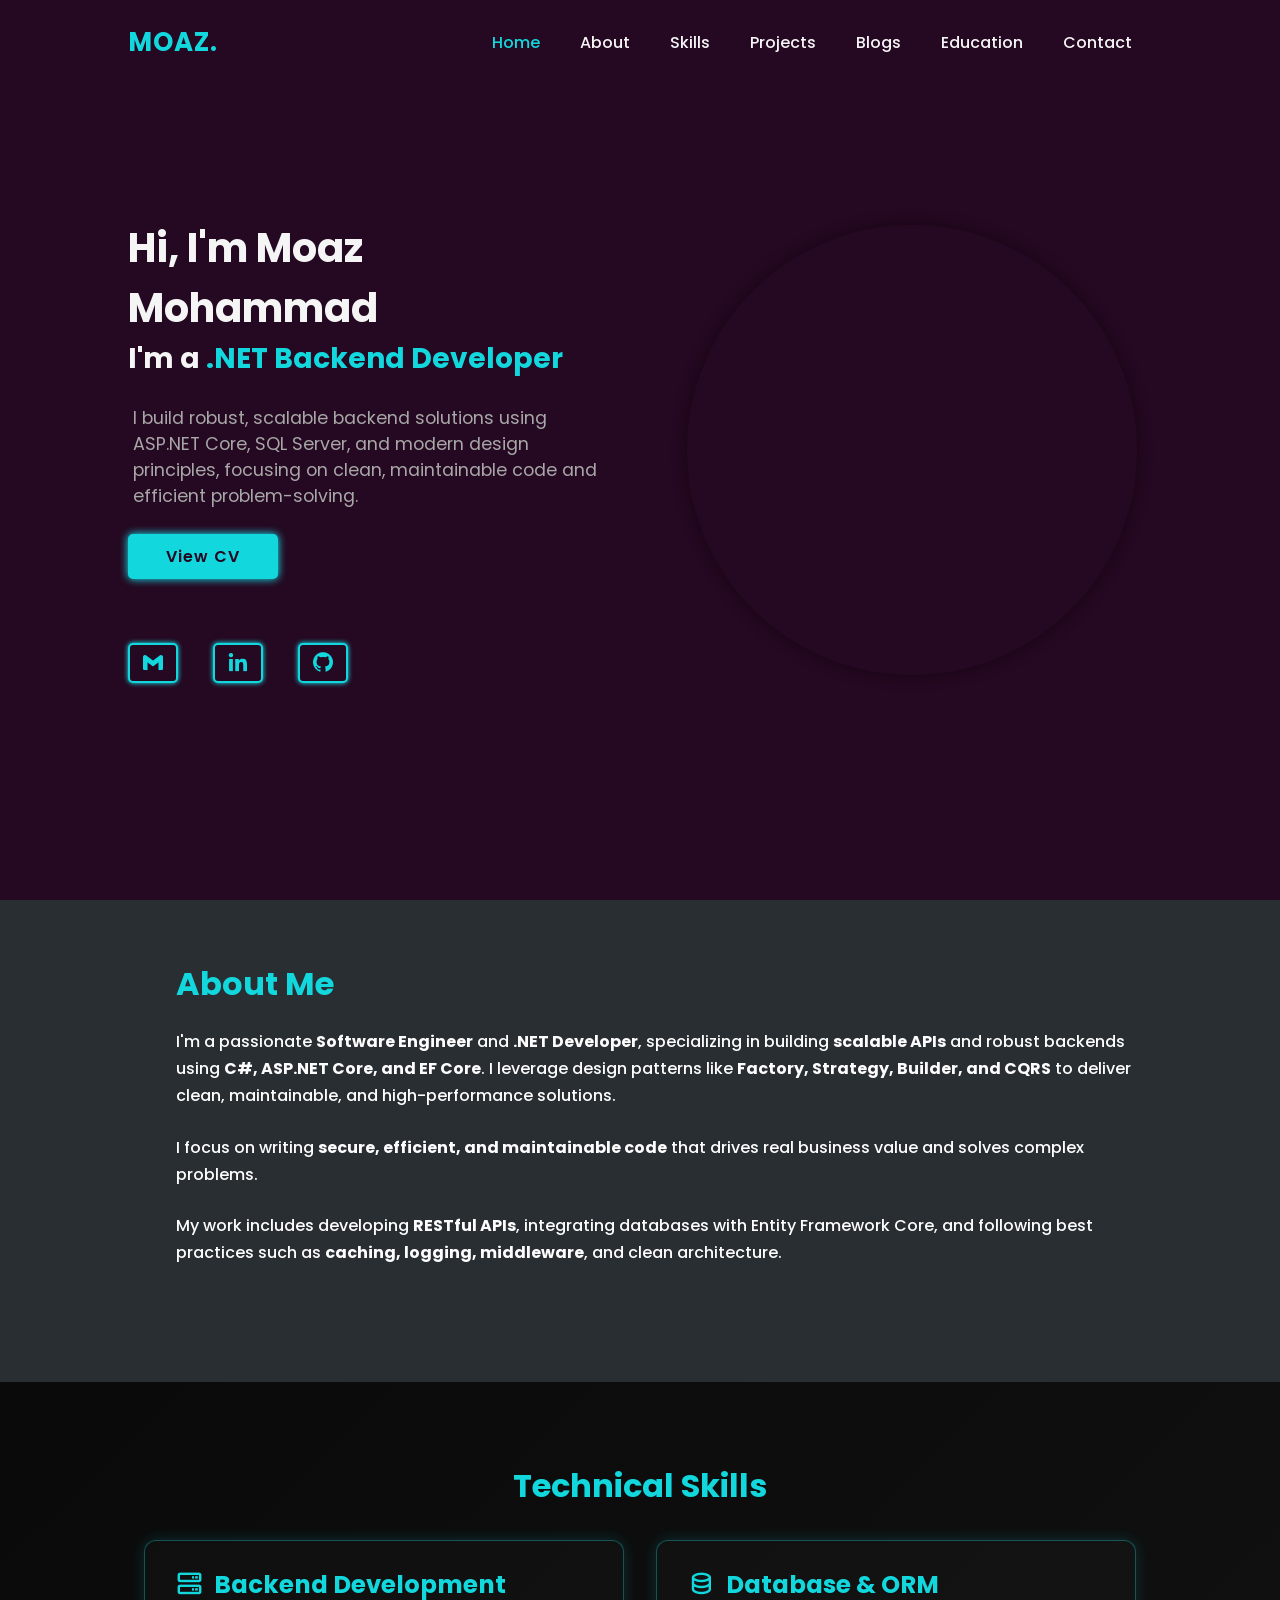
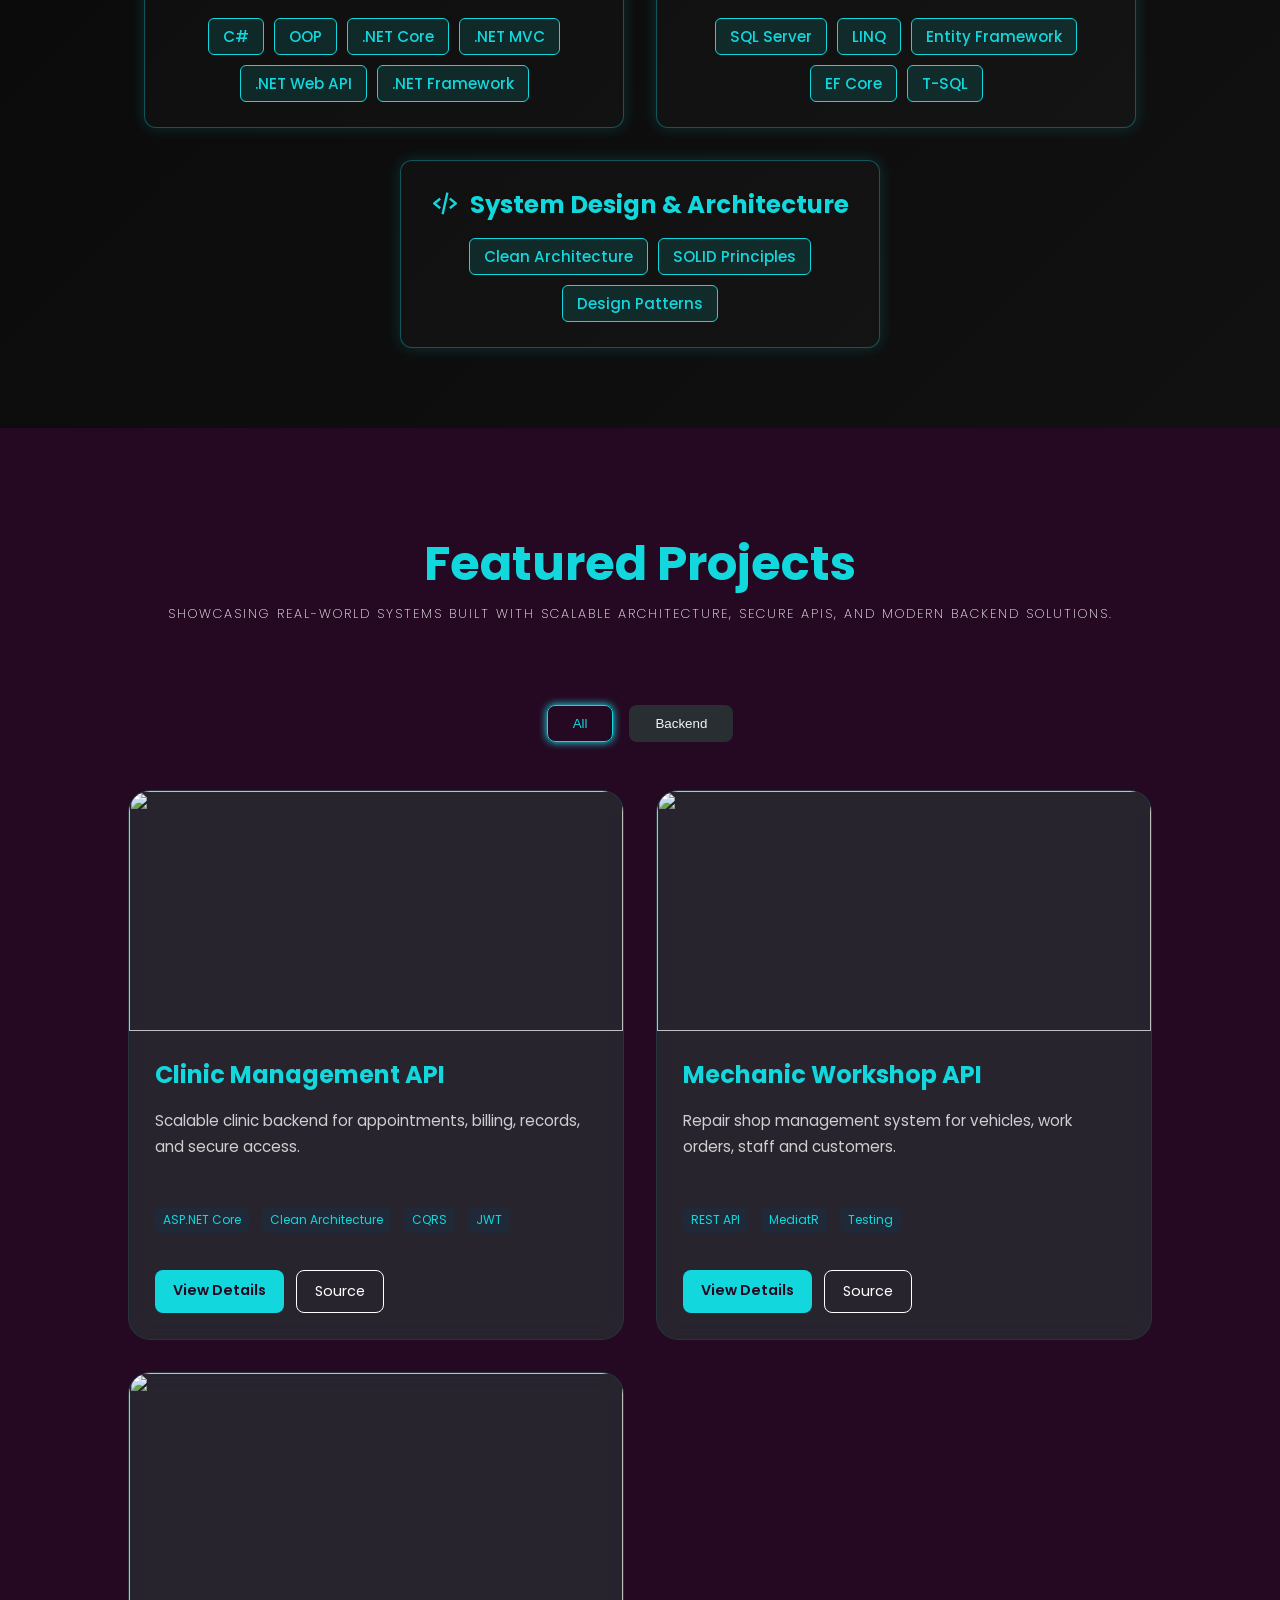
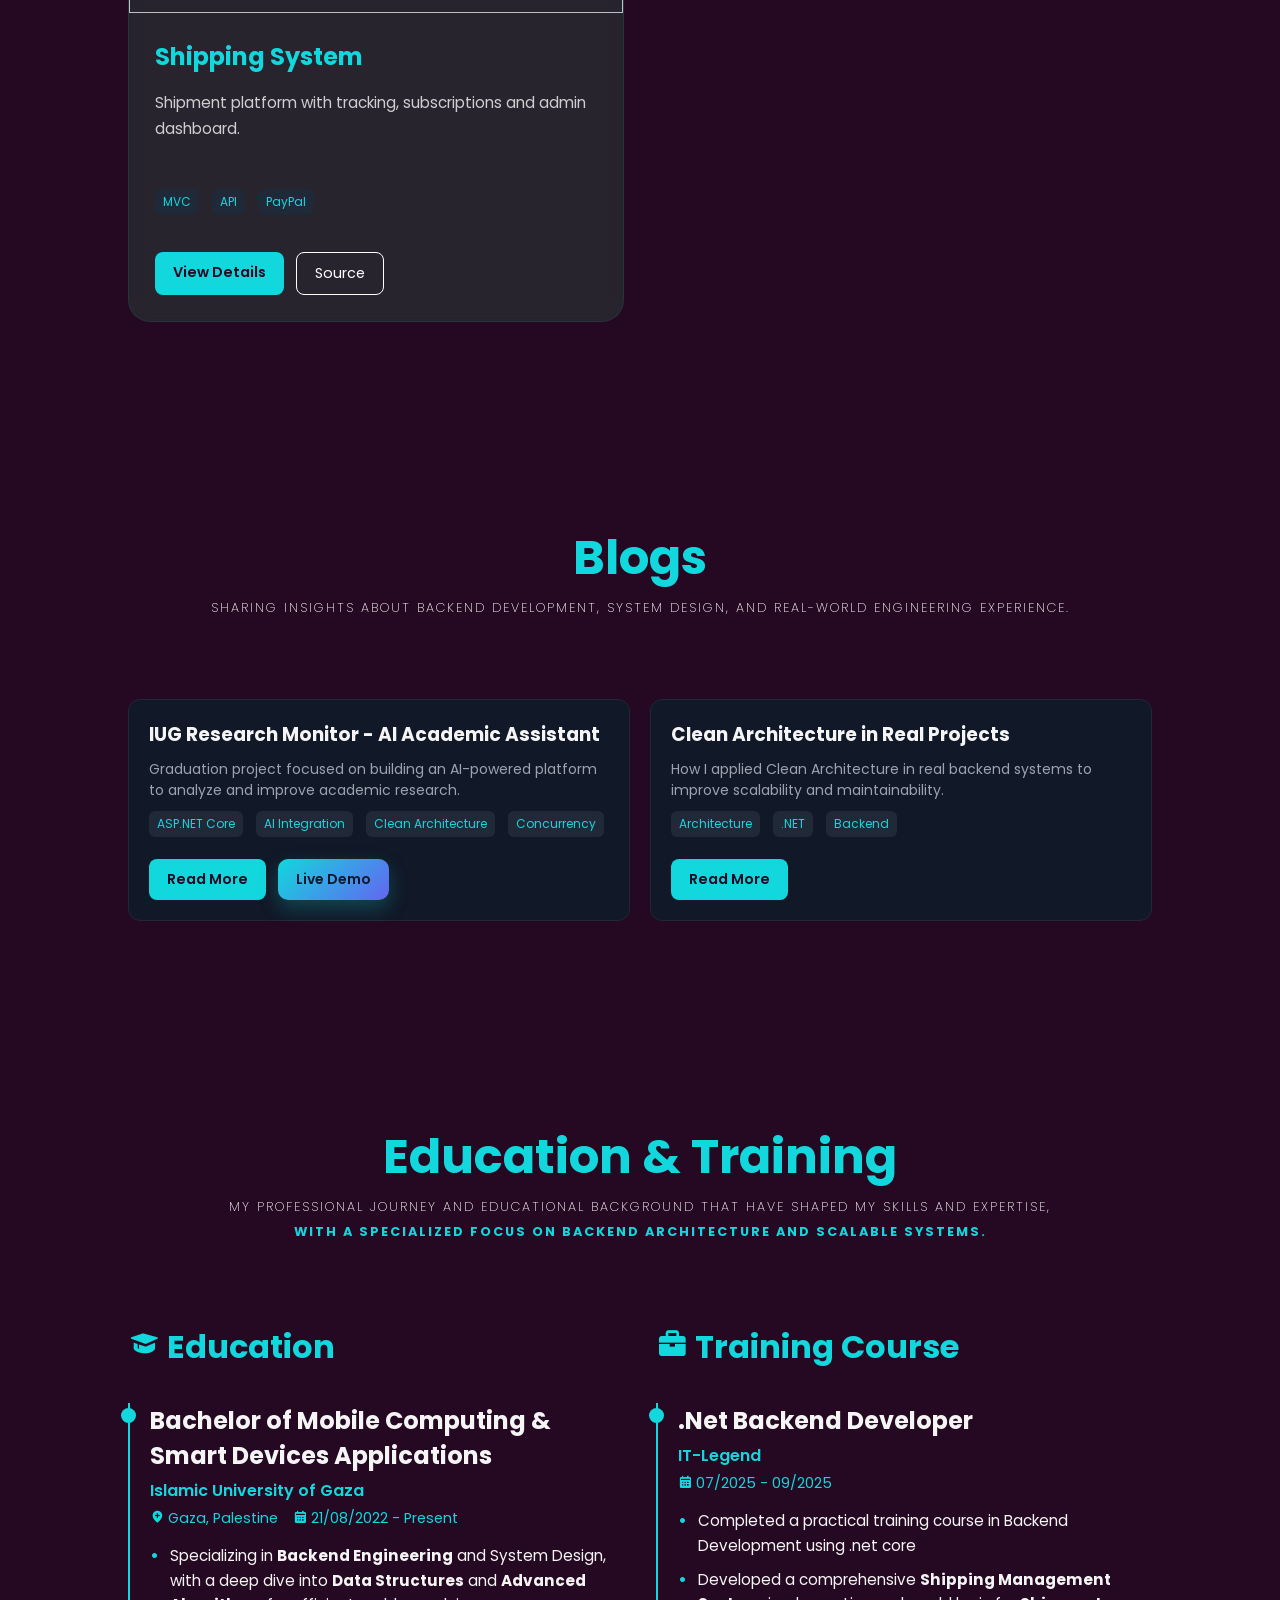
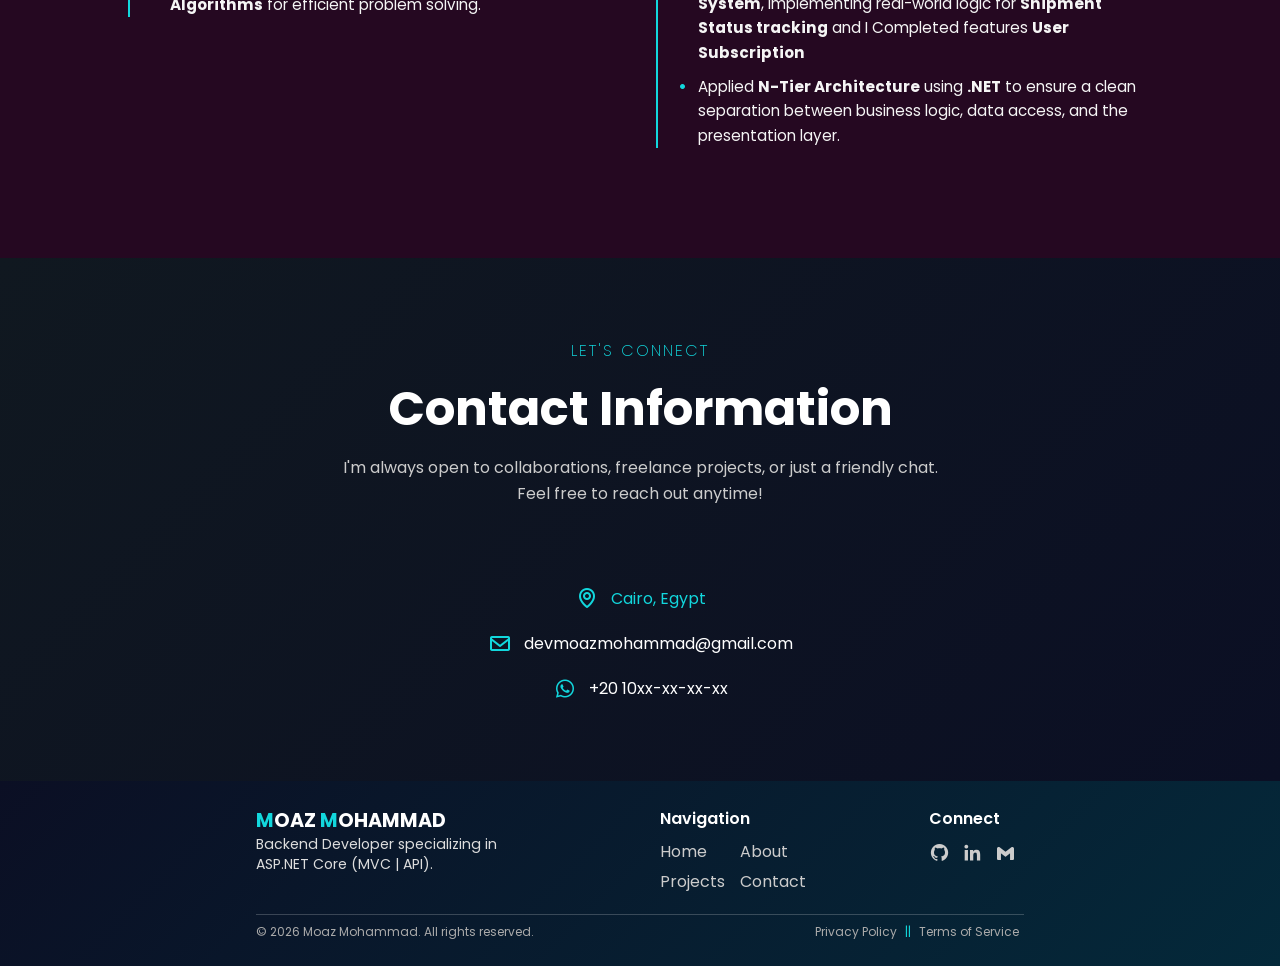
==== index.html @ 1b74fded "edit path blog" ====
<!doctype html>
<html lang="en">
  <head>
    <meta charset="UTF-8" />
    <meta http-equiv="X-UA-Compatible" content="IE=edge" />
    <meta name="viewport" content="width=device-width, initial-scale=1.0" />
    <title>MOAZ MOHAMMAD | BACKEND DEVELOPER</title>
    <link rel="stylesheet" href="Style.css" />
    <link
      href="https://unpkg.com/boxicons@2.1.4/css/boxicons.min.css"
      rel="stylesheet"
    />
    <link
      rel="stylesheet"
      href="https://cdnjs.cloudflare.com/ajax/libs/font-awesome/6.4.0/css/all.min.css"
    />

    <link rel="icon" href="Image/Icon-Profile.svg" type="image/x-icon" />
  </head>

  <body>
    <!--header site -->
    <header>
      <div class="logo">
        <li><a href="#home" style="--i: 1">MOAZ.</a></li>
      </div>
      <ul class="navlist">
        <li><a href="#home" style="--i: 1">Home</a></li>
        <li><a href="#about" style="--i: 1"> About</a></li>
        <li><a href="#skills" style="--i: 1">Skills</a></li>

        <li><a href="#projects " style="--i: 1">Projects</a></li>
        <li><a href="#blogs" style="--i: 1">Blogs</a></li>

        <li><a href="#education " style="--i: 1">Education</a></li>
        <li><a href="#contact" style="--i: 1"> Contact</a></li>
      </ul>
      <div id="menu-icon" class="bx bx-menu"></div>
    </header>

    <!--home section ------------------------------------------------------------->
    <section id="home" class="home">
      <div class="home-content scroll-scale">
        <h1>Hi, I'm Moaz Mohammad</h1>
        <div class="change-text">
          <h3>I'm a</h3>
          <h3>
            <span class="word">.NET&nbsp;Backend&nbsp;Developer</span>
          </h3>
        </div>

        <p
          style="
            max-width: 600px;
            margin: 20px auto;
            font-size: 1.1rem;
            color: #a7a7a7;
            padding: 5px;
          "
        >
          I build robust, scalable backend solutions using ASP.NET Core, SQL
          Server, and modern design principles, focusing on clean, maintainable
          code and efficient problem-solving.
        </p>

        <div class="btn-box">
          <a href="File/MOAZ_MOHAMMAD_CV.pdf" target="_blank" class="btn"
            >View CV</a
          >
        </div>

        <div class="social-icon">
          <a href="mailto:devmoazmohammad@gmail.com"
            ><i class="bx bxl-gmail"></i
          ></a>
          <a href="https://www.linkedin.com/in/moaz-mohammad-010bab310/"
            ><i class="bx bxl-linkedin"></i
          ></a>
          <a href="https://github.com/Moaz-Ash0ur"
            ><i class="bx bxl-github"></i
          ></a>
        </div>
      </div>

      <div class="home-image scroll-scale">
        <div class="img-about scroll-scale">
          <img src="Image/muath-ashour.jpg" alt="My Photo" class="about-img" />
        </div>
      </div>

      <button id="scrollTopBtn" title="Top">
        <i class="fa-solid fa-angle-up"></i>
      </button>
    </section>

    <!--about section ------------------------------------------------------------->
    <section id="about" class="about">
      <div class="img-box">
        <img src="Image/Home.png" alt="" />
      </div>

      <div class="about-content scroll-scale">
        <h2>About Me</h2>

        <p>
          I'm a passionate <strong>Software Engineer</strong> and
          <strong>.NET Developer</strong>, specializing in building
          <strong>scalable APIs</strong> and robust backends using
          <strong>C#, ASP.NET Core, and EF Core</strong>. I leverage design
          patterns like <strong>Factory, Strategy, Builder, and CQRS</strong>
          to deliver clean, maintainable, and high-performance solutions.
        </p>

        <p>
          I focus on writing
          <strong>secure, efficient, and maintainable code</strong>
          that drives real business value and solves complex problems.
        </p>

        <p>
          My work includes developing <strong>RESTful APIs</strong>, integrating
          databases with Entity Framework Core, and following best practices
          such as <strong>caching, logging, middleware</strong>, and clean
          architecture.
        </p>
      </div>
    </section>

    <section id="skills" class="skills">
      <h2 class="section-title">Technical Skills</h2>

      <div class="skills-container">
        <!-- Card 1 -->
        <div class="skill-card">
          <div class="card-header">
            <i class="bx bx-server"></i>
            <h3>Backend Development</h3>
          </div>
          <div class="card-tags">
            <span>C#</span>
            <span>OOP</span>
            <span>.NET Core</span>
            <span>.NET MVC</span>
            <span>.NET Web API</span>
            <span>.NET Framework</span>
          </div>
        </div>

        <!-- Card 2 -->
        <div class="skill-card">
          <div class="card-header">
            <i class="bx bx-data"></i>
            <h3>Database & ORM</h3>
          </div>
          <div class="card-tags">
            <span>SQL Server</span>
            <span>LINQ</span>
            <span>Entity Framework</span>
            <span>EF Core</span>
            <span>T-SQL</span>
          </div>
        </div>
        <!-- Card 3 -->
        <div class="skill-card">
          <div class="card-header">
            <i class="bx bx-code-alt"></i>
            <h3>System Design & Architecture</h3>
          </div>
          <div class="card-tags">
            <span>Clean Architecture</span>
            <span>SOLID Principles</span>
            <span>Design Patterns</span>
          </div>
        </div>
      </div>
    </section>

    <!-- ================= Projects Section Final ================= -->
    <section class="projects" id="projects">
      <div class="main-text">
        <h2 class="heading">Featured Projects</h2>
        <span>
          Showcasing real-world systems built with scalable architecture, secure
          APIs, and modern backend solutions.
        </span>
      </div>

      <div class="filter-buttons">
        <button class="btn active" data-filter="all">All</button>
        <button class="btn" data-filter="backend">Backend</button>
      </div>

      <div class="project-container">
        <!-- Project 1 -->
        <div class="project-box" data-category="backend">
          <div class="project-img">
            <img src="Image/ClinicManagementApi.png" />
          </div>

          <div class="project-content">
            <h3>Clinic Management API</h3>

            <p>
              Scalable clinic backend for appointments, billing, records, and
              secure access.
            </p>

            <div class="tags">
              <span class="tag">ASP.NET Core</span>
              <span class="tag">Clean Architecture</span>
              <span class="tag">CQRS</span>
              <span class="tag">JWT</span>
            </div>

            <div class="project-links">
              <a
                href="#"
                class="link-btn live open-modal"
                data-title="Clinic Management API"
                data-video="https://www.youtube.com/embed/2xhzJjFSKTg?autoplay=1"
                data-desc="Advanced clinic backend system with doctors, patients, appointments, payments, records and secure role-based access."
                data-items="Patients, Doctors, Appointments | Invoices, Payments | JWT + Refresh Tokens | Global Exception Handling | Paymob Integration"
              >
                View Details
              </a>

              <a
                href="https://github.com/Moaz-Ash0ur/Clinic_Management_System.API.git"
                class="link-btn source"
              >
                Source
              </a>
            </div>
          </div>
        </div>

        <!-- Project 2 -->
        <div class="project-box" data-category="backend">
          <div class="project-img">
            <img src="Image/MechanicShopApi.png" />
          </div>

          <div class="project-content">
            <h3>Mechanic Workshop API</h3>

            <p>
              Repair shop management system for vehicles, work orders, staff and
              customers.
            </p>

            <div class="tags">
              <span class="tag">REST API</span>
              <span class="tag">MediatR</span>
              <span class="tag">Testing</span>
            </div>

            <div class="project-links">
              <a
                href="#"
                class="link-btn live open-modal"
                data-title="Mechanic Workshop API"
                data-video="https://www.youtube.com/embed/2xhzJjFSKTg"
                data-desc="Modern workshop management backend handling repairs, invoices, customers, technicians and workflow operations."
              >
                View Details
              </a>

              <a
                href="https://github.com/Moaz-Ash0ur/MechanicShopWorkshop.API.git"
                class="link-btn source"
              >
                Source
              </a>
            </div>
          </div>
        </div>

        <!-- Project 3 -->
        <div class="project-box">
          <div class="project-img">
            <img src="Image/Shipping.png" />
          </div>

          <div class="project-content">
            <h3>Shipping System</h3>

            <p>
              Shipment platform with tracking, subscriptions and admin
              dashboard.
            </p>

            <div class="tags">
              <span class="tag">MVC</span>
              <span class="tag">API</span>
              <span class="tag">PayPal</span>
            </div>

            <div class="project-links">
              <a
                href="#"
                class="link-btn live open-modal"
                data-title="Shipping System"
                data-video="https://www.youtube.com/embed/2xhzJjFSKTg"
                data-desc="Complete shipping solution with dashboard, multi roles, subscriptions, payments and shipment tracking."
              >
                View Details
              </a>

              <a
                href="https://github.com/Moaz-Ash0ur/Shipping.git"
                class="link-btn source"
              >
                Source
              </a>
            </div>
          </div>
        </div>
      </div>
    </section>

    <!-- Modal -->
    <div class="project-modal" id="projectModal">
      <div class="modal-content">
        <span class="close-modal">&times;</span>

        <h2 id="modalTitle"></h2>
        <p id="modalDesc"></p>

        <iframe
          id="modalVideo"
          width="100%"
          height="420"
          frameborder="0"
          allow="autoplay; encrypted-media"
          allowfullscreen
        >
        </iframe>

        <ul id="modalItems"></ul>
      </div>
    </div>

    <section class="blogs-section" id="blogs">
      <div class="main-text">
        <h2 class="heading">Blogs</h2>
        <span>
          Sharing insights about backend development, system design, and
          real-world engineering experience.
        </span>
      </div>

      <div class="blogs-grid">
        <!-- Blog Card -->
        <div class="blog-card">
          <h3>IUG Research Monitor - AI Academic Assistant</h3>

          <p>
            Graduation project focused on building an AI-powered platform to
            analyze and improve academic research.
          </p>

          <div class="tags">
            <span class="tag">ASP.NET Core</span>
            <span class="tag">AI Integration</span>
            <span class="tag">Clean Architecture</span>
            <span class="tag">Concurrency</span>
          </div>

          <div class="project-links">
            <a
              href="./blogs/IUGMonitorBlog.html"
              class="link-btn live open-blog"
            >
              Read More
            </a>
            <a
              href="https://iug-monitor.vercel.app/"
              class="demo-btn"
              target="_blank"
            >
              Live Demo
            </a>
          </div>
        </div>

        <!-- Blog Card 2 -->
        <div class="blog-card">
          <h3>Clean Architecture in Real Projects</h3>

          <p>
            How I applied Clean Architecture in real backend systems to improve
            scalability and maintainability.
          </p>

          <div class="tags">
            <span class="tag">Architecture</span>
            <span class="tag">.NET</span>
            <span class="tag">Backend</span>
          </div>

          <div class="project-links">
            <a
              href="./blogs/CleanArchBlog.html"
              class="link-btn live open-blog"
            >
              Read More
            </a>
          </div>
        </div>
      </div>
    </section>

    <section class="experience-education" id="education">
      <div class="main-text">
        <h2 class="heading">Education & Training</h2>
        <span class="neon-subtitle">
          My professional journey and educational background that have shaped my
          skills and expertise,
          <b style="color: var(--hover-color)">
            <br />with a specialized focus on backend architecture and scalable
            systems.</b
          >
        </span>
      </div>

      <div class="container">
        <div class="column">
          <h3 class="title"><i class="bx bxs-graduation"></i> Education</h3>
          <div class="box">
            <div class="content">
              <h4>Bachelor of Mobile Computing & Smart Devices Applications</h4>
              <p class="university">Islamic University of Gaza</p>
              <div class="details">
                <span
                  ><i class="bx bxs-location-plus"></i> Gaza, Palestine</span
                >
                <span
                  ><i class="bx bxs-calendar"></i> 21/08/2022 - Present</span
                >
              </div>
              <ul>
                <li>
                  Specializing in <b>Backend Engineering</b> and System Design,
                  with a deep dive into <b>Data Structures</b> and
                  <b>Advanced Algorithms</b> for efficient problem solving.
                </li>
              </ul>
            </div>
          </div>
        </div>

        <div class="column">
          <h3 class="title">
            <i class="bx bxs-briefcase"></i> Training Course
          </h3>
          <div class="box">
            <div class="content">
              <h4>.Net Backend Developer</h4>
              <p class="company">IT-Legend</p>
              <div class="details">
                <span><i class="bx bxs-calendar"></i> 07/2025 - 09/2025</span>
              </div>
              <ul>
                <li>
                  Completed a practical training course in Backend Development
                  using .net core
                </li>
                <li>
                  Developed a comprehensive <b>Shipping Management System</b>,
                  implementing real-world logic for
                  <b>Shipment Status tracking</b> and I Completed features
                  <b>User Subscription</b>
                </li>
                <li>
                  Applied <b>N-Tier Architecture</b> using <b>.NET</b> to ensure
                  a clean separation between business logic, data access, and
                  the presentation layer.
                </li>
              </ul>
            </div>
          </div>
        </div>
      </div>
    </section>

    <!--contact section ------------------------------------------------------------->
    <section id="contact" class="contact">
      <div class="main-text scroll-scale show-items">
        <span>Let's Connect</span>
        <h2>Contact Information</h2>
        <p class="contact-intro">
          I'm always open to collaborations, freelance projects, or just a
          friendly chat. Feel free to reach out anytime!
        </p>
      </div>

      <div class="contact-info">
        <div class="contact-item">
          <i class="bx bx-map"></i>
          <span>Cairo, Egypt</span>
        </div>

        <div class="contact-item">
          <i class="bx bx-envelope"></i>
          <a href="mailto:devmoazmohammad@gmail.com"
            >devmoazmohammad@gmail.com</a
          >
        </div>

        <div class="contact-item">
          <i class="bx bxl-whatsapp"></i>
          <a href="https://wa.me/201050429118" target="_blank"
            >+20 10xx-xx-xx-xx</a
          >
        </div>
      </div>
    </section>

    <!--footer website ------------------------------------------------------------->

    <footer class="footer">
      <div class="footer-container">
        <!-- Section 1: Profile -->
        <div class="footer-profile">
          <div class="footer-profile-text">
            <h3><span>M</span>OAZ <span>M</span>OHAMMAD</h3>
            <p>Backend Developer specializing in ASP.NET Core (MVC | API).</p>
          </div>
        </div>

        <!-- Section 2: Navigation -->
        <div class="footer-nav">
          <h4>Navigation</h4>
          <div class="nav-columns">
            <ul>
              <li><a href="#home">Home</a></li>
              <li><a href="#projects">Projects</a></li>
            </ul>
            <ul>
              <li><a href="#about">About</a></li>
              <li><a href="#contact">Contact</a></li>
            </ul>
          </div>
        </div>

        <!-- Section 3: Connect -->
        <div class="footer-connect">
          <h4>Connect</h4>
          <div class="social-icons">
            <a href="https://github.com/Moaz-Ash0ur" target="_blank"
              ><i class="bx bxl-github"></i
            ></a>
            <a
              href="https://www.linkedin.com/in/moaz-mohammad-010bab310/"
              target="_blank"
              ><i class="bx bxl-linkedin"></i
            ></a>
            <a href="mailto:devmoazmohammad@gmail.com"
              ><i class="bx bxl-gmail"></i
            ></a>
          </div>
        </div>
      </div>

      <!-- Bottom Section -->
      <div class="footer-bottom">
        <p>© 2026 Moaz Mohammad. All rights reserved.</p>
        <div class="footer-links">
          <a href="#">Privacy Policy</a>
          <span>||</span>
          <a href="#">Terms of Service</a>
        </div>
      </div>
    </footer>

    <script src="Script.js" defer></script>
  </body>
</html>
---- Style.css ----
@import url("https://fonts.googleapis.com/css2?family=Poppins:wght@100;200;300;400;500;600;700;800;900&display=swap");

* {
  padding: 0;
  margin: 0;
  box-sizing: border-box;
  list-style: none;
  scroll-behavior: smooth;
  text-decoration: none;
}

:root {
  --text-color: #f5f5f5;
  --hover-color: #12d7dd;
  --bg-color: #250821;
  --secon-bg-color: #292e33;
  --big-font: 2.5rem;
  --normal-font: 2rem;
  --neon-box-shadow: 0 0 0.5rem #12f7ff;
  --h2-font: 3rem;
  --font-neon-text-shadow:
    0 0 10px rgba(18, 247, 255, 0.3), 0 0 20px rgba(18, 247, 255, 0.3),
    0 0 30px rgba(18, 247, 255, 0.3), 0 0 40px rgba(18, 247, 255, 0.3),
    0 0 70px rgba(18, 247, 255, 0.3), 0 0 80px rgba(18, 247, 255, 0.3),
    0 0 100px rgba(18, 247, 255, 0.3), 0 0 150px rgba(18, 247, 255, 0.3);
}

::-webkit-scrollbar {
  height: 0;
  width: 0.5rem;
}

::-webkit-scrollbar-track {
  background: var(--secon-bg-color);
}

::-webkit-scrollbar-thumb {
  background: var(--hover-color);
  border-radius: 5rem;
}

body {
  font-family: "Poppins", sans-serif;
  background-color: var(--bg-color);
  color: var(--text-color);
}
/* -------------------------------------Start Header --------------------------*/

header {
  position: fixed;
  top: 0;
  left: 0;
  z-index: 1000;
  border-bottom: 1px solid transparent;
  display: flex;
  align-items: center;
  justify-content: space-between;
  width: 100%;
  padding: 20px 10%;
}

header.sticky {
  background: var(--bg-color);
  border-bottom: 1px solid var(--secon-bg-color);
  padding: 12px 10%;
}

.logo {
  font-size: 26px;
  font-weight: 700;
  letter-spacing: 1px;
}

.logo a {
  color: var(--hover-color);
}

span {
  color: var(--hover-color);
}

.navlist {
  display: flex;
}

.navlist a {
  display: inline-block;
  color: var(--text-color);
  font-weight: 500;
  padding: 10px 20px;
  animation: slideAnimation 1s ease forwards;
  animation-delay: calc(0.3s * var(--i));
  opacity: 0;
}

.navlist a:hover {
  color: var(--hover-color);
  text-shadow:
    0 0 10px rgba(18, 247, 255, 0.6),
    0 0 20px rgba(18, 247, 255, 0.6),
    0 0 30px rgba(18, 247, 255, 0.6),
    0 0 40px rgba(18, 247, 255, 0.6),
    0 0 70px rgba(18, 247, 255, 0.6),
    0 0 80px rgba(18, 247, 255, 0.6),
    0 0 100px rgba(18, 247, 255, 0.6),
    0 0 150px rgba(18, 247, 255, 0.6);
}

.navlist a.active {
  color: var(--hover-color);
}

#menu-icon {
  font-size: 1.8rem;
  z-index: 10001;
  cursor: pointer;
  margin-left: 25px;
  background: var(--hover-color);
  border-radius: 3px;
  color: var(--secon-bg-color);
  display: none;
}

/* //////////////1 */
section {
  padding: 100px 10%;
}

.home {
  min-height: 100vh;
  height: 100%;
  width: 100%;
  display: grid;
  grid-template-columns: repeat(2, 1fr);
  align-items: center;
  grid-gap: 4em;
}

.home-content {
  max-width: 600px;
}

.home-content h1 {
  font-size: var(--big-font);
  font-weight: 700;
}

.change-text {
  font-size: 1.5rem;
  font-weight: 600;
}

.change-text h3 {
  display: inline-flex;
  margin: 0;
  vertical-align: top;
}

.change-text h3 .word {
  position: absolute;
  display: flex;
  opacity: 0;
}

.change-text h3 .word .letter {
  transform-origin: center center 25px;
}

.change-text h3 .word .letter.out {
  transform: rotateX(90deg);
  transition: 0.32s cubic-bezier(0.6, 0, 0.7, 0.2);
}

.change-text h3 .word .letter.in {
  transition: 0.38s ease;
}

.change-text h3 .word .letter.behind {
  transform: rotateX(-90deg);
}

.btn-box {
  display: flex;
  justify-content: space-between;
  width: 320px;
  height: 45px;
}

.btn-box .btn {
  display: inline-flex;
  justify-content: center;
  align-items: center;
  width: 150px;
  height: 100%;
  background: var(--hover-color);
  color: var(--bg-color);
  font-size: 1rem;
  letter-spacing: 1px;
  font-weight: 600;
  transition: 0.6s;
  box-shadow: var(--neon-box-shadow);
  border-radius: 5px;
  position: relative;
  overflow: hidden;
  overflow: hidden;
  z-index: 1;
  border: 2px solid var(--hover-color);
}

.btn:hover {
  color: var(--hover-color);
}

.btn::before {
  content: "";
  position: absolute;
  top: 0;
  left: 0;
  background: var(--bg-color);
  width: 0;
  height: 100%;
  z-index: -1;
  transition: 0.4s;
}

.btn:hover::before {
  width: 100%;
}

.btn:nth-child(2) {
  background: var(--bg-color);
  color: var(--hover-color);
}

.btn:nth-child(2):hover {
  color: var(--bg-color);
}

.btn:nth-child(2)::before {
  background: var(--hover-color);
}

.social-icon {
  margin-top: 4rem;
  display: flex;
  justify-content: space-between;
  width: 220px;
  height: 40px;
}

.social-icon a {
  display: inline-flex;
  width: 50px;
  height: 100%;
  justify-content: center;
  align-items: center;
  background: var(--bg-color);
  color: var(--hover-color);
  border: 2px solid var(--hover-color);
  transition: 6s;
  box-shadow: 0 0 0.3rem #12f7ff;
  border-radius: 5px;
  position: relative;
  z-index: 1;
  overflow: hidden;
}

.social-icon a i {
  font-size: 1.5rem;
}

.social-icon a:hover {
  color: var(--bg-color);
}

.social-icon a::before {
  content: "";
  position: absolute;
  left: 0;
  top: 0;
  width: 0;
  height: 100px;
  background: var(--hover-color);
  transition: 0.6s;
  z-index: -1;
}

.social-icon a:hover::before {
  width: 100px;
}

.home-image {
  position: relative;
}

.img-about {
  flex: 1;
  display: flex;
  justify-content: center;
  align-items: center;
}

.about-img {
  width: 450px;
  height: 450px;
  border-radius: 50%;
  object-fit: cover;
  box-shadow: 0 0 15px rgba(0, 0, 0, 0.4);
}

.liquid-shape {
  position: absolute;
  top: -20px;
  left: 0;
  width: 100%;
  height: 100%;
  z-index: -1;
}

.liquid-shape:nth-child(2) {
  filter: blur(50px);
}

/*About Section Css ---------------------------------------------------------  */
.about-content {
  width: 100%;
  text-align: center;
  margin-bottom: 2rem;
  color: var(--hover-color);
}

.about {
  display: flex;
  justify-content: center;
  align-items: center;
  grid-gap: 2em;
  background: var(--secon-bg-color);
}

.img-box img {
  width: 400px;
  height: auto;
  object-fit: cover;
  border-radius: 8px;
}

.about-content span {
  color: #fdfdfd;
  font-size: 0.8rem;
  font-weight: 200;
  letter-spacing: 2px;
  text-transform: uppercase;
}

.about-content h2 {
  color: var(--hover-color);
  font-weight: 700;
  font-size: var(--normal-font);
}

.about-content h3 {
  font-weight: 600;
  font-size: 1.5rem;
  margin-bottom: 0.2rem;
}

.about-content p {
  color: #fdfdfd;
  font-weight: 600;
  margin-bottom: 2rem;
}

.about {
  display: flex;
  justify-content: center;
  align-items: center;
  grid-gap: 3em;
  background: var(--secon-bg-color);
  padding: 60px 10%;
  flex-wrap: wrap;
}

.about-content {
  flex: 2;
  text-align: left;
  color: var(--hover-color);
}

.about-content p {
  color: #fdfdfd;
  font-weight: 500;
  margin-bottom: 1.5rem;
  margin-top: 20px;
  line-height: 1.7;
}

/*Skills Section Css ---------------------------------------------------------  */

.skills {
  text-align: center;
  padding: 80px 10%;
  background: linear-gradient(135deg, #0a0a0a, #111);
}

.section-title {
  font-size: 2rem;
  font-weight: 700;
  color: var(--hover-color);
  margin-bottom: 30px;
  position: relative;
}

.skills-container {
  display: flex;
  flex-wrap: wrap;
  justify-content: center;
  gap: 2rem;
}

.skill-card {
  background: rgba(255, 255, 255, 0.02);
  border: 1px solid rgba(18, 247, 255, 0.3);
  border-radius: 12px;
  padding: 25px 30px;
  width: 480px;
  max-width: 90%;
  box-shadow: 0 0 15px rgba(18, 247, 255, 0.15);
  transition: 0.3s ease;
}

.skill-card:hover {
  box-shadow: 0 0 25px rgba(18, 247, 255, 0.35);
  transform: translateY(-5px);
}

.card-header {
  display: flex;
  align-items: center;
  gap: 10px;
  margin-bottom: 15px;
  font-size: 1.3rem;
  color: var(--hover-color);
}

.card-header i {
  font-size: 1.8rem;
}

.card-tags {
  display: flex;
  flex-wrap: wrap;
  gap: 10px;
  justify-content: center;
}

.card-tags span {
  background: rgba(18, 247, 255, 0.1);
  color: var(--hover-color);
  border: 1px solid var(--hover-color);
  padding: 6px 14px;
  border-radius: 6px;
  font-size: 0.95rem;
  font-weight: 500;
  transition: 0.3s ease;
}

.card-tags span:hover {
  background: var(--hover-color);
  color: var(--bg-color);
}

/* Header each Section */
.main-text {
  width: 100%;
  text-align: center;
  margin-bottom: 2rem;
  color: var(--hover-color);
}

.main-text span {
  color: #fdfdfd;
  font-size: 0.8rem;
  font-weight: 200;
  letter-spacing: 2px;
  text-transform: uppercase;
}

.main-text h2 {
  color: var(--hover-color);
  font-weight: 700;
  font-size: var(--normal-font);
}

/* -------------------------------------------------------Project Section ------------------------------- */
.project-box {
  display: block;
  animation: fadeIn 0.5s ease forwards;
}

.filter-buttons {
  display: flex;
  justify-content: center;
  gap: 1rem;
  margin-bottom: 3rem;
  flex-wrap: wrap;
}

.filter-buttons .btn {
  padding: 10px 25px;
  background: var(--secon-bg-color);
  color: var(--text-color);
  border: 1px solid transparent;
  border-radius: 8px;
  cursor: pointer;
  transition: all 0.3s ease;
}

.filter-buttons .btn.active,
.filter-buttons .btn:hover {
  background: transparent;
  color: var(--hover-color);
  border-color: var(--hover-color);
  box-shadow: var(--neon-box-shadow);
}

/* @media (max-width: 1024px) {
  .project-container {
    grid-template-columns: repeat(2, 1fr);
  }
}

@media (max-width: 768px) {
  .project-container {
    grid-template-columns: 1fr;
  }
} */

/* ================= Final Projects Style ================= */

.project-container {
  display: grid;
  grid-template-columns: repeat(auto-fit, minmax(340px, 1fr));
  gap: 2rem;
}

.project-box {
  background: rgba(41, 46, 51, 0.75);
  backdrop-filter: blur(10px);
  border-radius: 22px;
  overflow: hidden;
  border: 1px solid rgba(18, 247, 255, 0.08);
  transition: 0.4s;
  display: flex;
  flex-direction: column;
  height: 100%;
  min-height: 500px;
}

.project-box:hover {
  transform: translateY(-12px);
  border-color: var(--hover-color);
  box-shadow: 0 0 25px rgba(18, 247, 255, 0.35);
}

.project-img {
  height: 240px;
  overflow: hidden;
}

.project-img img {
  width: 100%;
  height: 100%;
  object-fit: cover;
  transition: 0.5s;
}

.project-box:hover img {
  transform: scale(1.08);
}

.project-content {
  padding: 1.6rem;
  display: flex;
  flex-direction: column;
  flex: 1;
}

.project-content h3 {
  font-size: 1.5rem;
  color: var(--hover-color);
  margin-bottom: 1rem;
}

.project-content p {
  color: #cfcfcf;
  line-height: 1.7;
  font-size: 0.95rem;
  margin-bottom: 1.2rem;
  min-height: 70px;
}

.tags {
  display: flex;
  flex-wrap: wrap;
  gap: 8px;
  margin-bottom: 1.4rem;
}

.tag {
  background: #323946;
  padding: 6px 12px;
  border-radius: 50px;
  font-size: 0.8rem;
}

.project-links {
  margin-top: auto;
  display: flex;
  gap: 1rem;
}

.link-btn {
  padding: 10px 18px;
  border-radius: 8px;
  text-decoration: none;
  font-size: 0.9rem;
  transition: 0.3s;
}

.link-btn.live {
  background: var(--hover-color);
  color: var(--bg-color);
  font-weight: 600;
}

.link-btn.live:hover {
  transform: translateY(-3px);
}

.link-btn.source {
  border: 1px solid white;
  color: white;
}

.link-btn.source:hover {
  background: var(--hover-color);
  color: var(--bg-color);
}

/* Modal */

.project-modal {
  position: fixed;
  top: 0;
  left: 0;
  width: 100%;
  height: 100%;
  background: rgba(0, 0, 0, 0.82);
  display: none;
  justify-content: center;
  align-items: center;
  z-index: 999;
  padding: 20px;
}

.project-modal.active {
  display: flex;
}

.modal-content {
  background: #1c1f26;
  width: 90%;
  max-width: 900px;
  padding: 30px;
  border-radius: 20px;
  position: relative;
  animation: fadeIn 0.4s ease;
}

.close-modal {
  position: absolute;
  top: 15px;
  right: 20px;
  font-size: 32px;
  cursor: pointer;
  color: white;
}

.modal-content h2 {
  color: var(--hover-color);
  margin-bottom: 15px;
}

.modal-content p {
  color: #ccc;
  margin-bottom: 20px;
  line-height: 1.7;
}

@media (max-width: 768px) {
  .project-box {
    min-height: auto;
  }

  .modal-content {
    padding: 20px;
  }

  #modalVideo {
    height: 250px;
  }
}

#modalItems {
  color: #ccc;
  line-height: 2;
  padding-left: 20px;
  margin-top: 10px;
}

/* End Project */

.center-btn {
  text-align: center;
  margin-top: 40px;
}

.main-btn {
  display: inline-flex;
  align-items: center;
  gap: 8px;
  background: var(--hover-color);
  color: #fff;
  padding: 12px 28px;
  border-radius: 10px;
  font-weight: 600;
  font-size: 1rem;
  text-decoration: none;
  box-shadow: 0 0 12px rgba(18, 247, 255, 0.3);
  transition: all 0.3s ease-in-out;
}

.main-btn i {
  font-size: 1.2rem;
}

.main-btn:hover {
  background: #0df1ff;
  color: #000;
  transform: translateY(-3px) scale(1.03);
}

/* Contact section css *----------------? */
.contact {
  padding: 80px 10%;
  background: linear-gradient(135deg, #101820, #0b0f24);
  text-align: center;
}

.contact .main-text span {
  font-size: 1rem;
  color: var(--hover-color);
  display: block;
  margin-bottom: 10px;
}

.contact h2 {
  font-size: 2rem;
  margin-bottom: 10px;
  font-weight: 700;
  color: #fff;
}

.contact-intro {
  font-size: 1rem;
  color: #ccc;
  max-width: 600px;
  margin: 0 auto 30px auto;
  line-height: 1.6;
}

.contact-info {
  display: flex;
  flex-direction: column;
  gap: 20px;
  align-items: center;
}

.contact-item {
  display: flex;
  align-items: center;
  gap: 12px;
  font-size: 1rem;
  color: #fff;
  transition: transform 0.3s ease;
}

.contact-item i {
  font-size: 1.5rem;
  color: var(--hover-color);
}

.contact-item a {
  color: #fff;
  text-decoration: none;
  transition: color 0.3s ease;
}

.contact-item a:hover {
  color: var(--hover-color);
}

.contact-item:hover {
  transform: scale(1.05);
}

/*-------------------------- footer css ----------------------------*/
.footer {
  background: linear-gradient(135deg, #0b0f24, #04293a);
  padding: 25px 20%;
  color: #fff;
  font-family: "Poppins", sans-serif;
}

.footer-container {
  display: flex;
  flex-wrap: wrap;
  justify-content: space-between;
  align-items: flex-start;
  gap: 15px;
  margin-bottom: 15px;
}

.footer-profile {
  display: flex;
  gap: 12px;
  max-width: 280px;
}

.footer-profile-text h3 {
  font-size: 1.2rem;
  font-weight: 700;
}

.footer-profile-text h3 span {
  color: var(--hover-color);
}

.footer-profile-text p {
  font-size: 0.88rem;
  line-height: 1.4;
  color: #ddd;
}

.footer-nav h4,
.footer-connect h4 {
  font-size: 1rem;
  margin-bottom: 8px;
  font-weight: 600;
}

.footer-nav .nav-columns {
  display: flex;
  gap: 15px;
}

.footer-nav ul {
  list-style: none;
  padding: 0;
}

.footer-nav ul li {
  margin-bottom: 5px;
}

.footer-nav ul li a {
  color: #ccc;
  text-decoration: none;
  transition: color 0.3s ease;
}

.footer-nav ul li a:hover {
  color: var(--hover-color);
}

.social-icons a {
  font-size: 1.3rem;
  margin-right: 8px;
  color: #ccc;
  transition: all 0.3s ease;
}

.social-icons a:hover {
  color: var(--hover-color);
  transform: scale(1.2);
}

.footer-bottom {
  border-top: 1px solid rgba(255, 255, 255, 0.2);
  padding-top: 8px;
  display: flex;
  justify-content: space-between;
  align-items: center;
  font-size: 0.75rem;
  color: #aaa;
}

.footer-links a {
  color: #aaa;
  text-decoration: none;
  margin: 0 5px;
  transition: color 0.3s ease;
}

.footer-links a:hover {
  color: var(--hover-color);
}

/*---porallax---------------------*/
.scroll-scale {
  opacity: 0;
  transform: scale(0.9);
  transition: all 2s;
}

.scroll-bottom {
  opacity: 0;
  transform: translateY(300px);
  transition: 3s;
}

.scroll-bottom {
  opacity: 0;
  transform: translateY(-300px);
  transition: 3s;
}

.show-items {
  opacity: 1;
  transform: translateX(0);
}

/*---------------------------------*/

@keyframes morph {
  0%,
  100% {
    border-radius: 40% 60% 70% 30% / 40% 40% 60% 50%;
  }

  30% {
    border-radius: 70% 30% 50% 50% / 30% 30% 70% 70%;
  }

  60% {
    border-radius: 100% 60% 60% 100% / 100% 100% 60% 60%;
  }

  80% {
    border-radius: 69% 31% 66% 34% / 21% 30% 70% 79%;
  }
}

@keyframes sql {
  0% {
    width: 0%;
  }

  100% {
    width: 72%;
  }
}

@keyframes python {
  0% {
    width: 0%;
  }

  100% {
    width: 90%;
  }
}

@keyframes datavisualization {
  0% {
    width: 0%;
  }

  100% {
    width: 80%;
  }
}

@keyframes statisticalanalysis {
  0% {
    width: 0%;
  }

  100% {
    width: 62%;
  }
}

@keyframes glow {
  0% {
    background: var(--bg-color);
    box-shadow: none;
  }

  100% {
    background: var(--hover-color);
    box-shadow: var(--neon-box-shadow);
  }
}

@keyframes slideAnimation {
  0% {
    opacity: 0;
    transform: translateY(100px);
  }

  100% {
    opacity: 1;
    transform: translateY(0);
  }
}

/* Break Points */
@media (max-width: 991px) {
  header,
  header.sticky {
    padding: 15px 5%;
  }

  footer {
    padding: 15px 5%;
  }

  section {
    padding: 50px 5%;
  }

  .navlist a {
    padding: 8px 15px;
  }

  :root {
    --big-font: 2.2rem;
    --normal-font: 1.8rem;
    --neon-box-shadow: 0 0 0.8rem #12f7ff;
    --h2-font: 3rem;
  }

  .home-content {
    margin-top: 5rem;
  }

  .social-icon {
    margin-top: 2rem;
  }

  img {
    max-width: 100%;
    height: auto;
  }
}

@media (max-width: 768px) {
  .port-image img {
    max-width: 200px;
    /* يقلل حجم الصورة على الشاشات الصغيرة */
  }

  .home-content h1 {
    font-size: 2rem;
  }

  .btn {
    font-size: 0.9rem;
  }

  #menu-icon {
    display: block;
    transition: all 0.4s ease;
  }

  #menu-icon.bx-x {
    transform: rotate(-180deg);
  }

  .navlist {
    display: flex;
    position: absolute;
    top: -1000px;
    right: 0;
    left: 0;
    flex-direction: column;
    background: var(--bg-color);
    text-align: left;
    padding: 0 5%;
    transition: all 0.45s ease;
  }

  .navlist a {
    display: block;
    padding-bottom: 1rem;
    font-size: 1rem;
  }

  .navlist.open {
    top: 65px;
  }

  .home {
    grid-template-columns: 1fr;
  }

  .home-image {
    margin-bottom: 5rem;
  }

  .liquid-shape {
    width: 80%;
    left: 10%;
    top: 13%;
  }

  .about {
    flex-direction: column-reverse;
  }

  .skills-main {
    grid-template-columns: 1fr;
  }

  footer p {
    font-size: 0.8rem;
  }

  img {
    max-width: 100%;
    height: auto;
  }

  .skills-main {
    grid-template-columns: 1fr;
    gap: 1rem;
  }

  .skill-left,
  .skill-right {
    width: 100%;
  }

  .skill-bar .bar {
    width: 100%;
  }

  .professional {
    grid-template-columns: 1fr;
  }

  .box .text big {
    font-size: 1.2rem;
  }

  .box .text small {
    font-size: 0.9rem;
  }

  .portfolio-gallery {
    grid-template-columns: 1fr;
    gap: 1rem;
  }

  .port-box {
    width: 100%;
    margin: 10px 0;
  }
}

@media (max-width: 420px) {
  html {
    font-size: 80%;
  }

  footer p {
    font-size: 0.6rem;
  }
}
/* Scroll to top */

#scrollTopBtn {
  position: fixed;
  bottom: 20px;
  right: 20px;
  width: 50px;
  height: 50px;
  background-color: var(--hover-color);
  color: rgb(0, 0, 0);
  border: none;
  border-radius: 50%;
  cursor: pointer;
  font-size: 22px;
  display: flex;
  align-items: center;
  justify-content: center;
  transition: all 0.3s ease;
  box-shadow: 0 4px 6px rgba(0, 0, 0, 0.3);
}

#scrollTopBtn:hover {
  background-color: #257bdd;
  transform: scale(1.1);
}
#scrollTopBtn i {
  color: rgb(0, 3, 3);
  font-size: 24px;
}

/* Section Education and experience */

.experience-education {
  background: var(--bg-color);
  color: var(--text-color);
  padding: 100px 10%;
}

.main-text {
  text-align: center;
  margin-bottom: 5rem;
}

.main-text h2 {
  font-size: var(--h2-font);
}

.experience-education .container {
  display: flex;
  justify-content: space-between;
  gap: 2rem;
  flex-wrap: wrap;
}

.column {
  flex: 1 1 400px;
}

.column .title {
  font-size: var(--normal-font);
  margin-bottom: 2rem;
  color: var(--hover-color);
}

.column .box {
  border-left: 2px solid var(--hover-color);
  padding-left: 20px;
  position: relative;
}

.column .box::before {
  content: "";
  position: absolute;
  width: 15px;
  height: 15px;
  background: var(--hover-color);
  border-radius: 50%;
  left: -9px;
  top: 5px;
}

.content h4 {
  font-size: 1.5rem;
  color: var(--text-color);
}

.content .company,
.content .university {
  color: var(--hover-color);
  font-weight: 600;
  margin: 5px 0;
}

.details {
  display: flex;
  gap: 15px;
  font-size: 0.9rem;
  color: #bdbdbd;
  margin-bottom: 15px;
}

.content ul {
  list-style: none;
}

.content ul li {
  position: relative;
  padding-left: 20px;
  margin-bottom: 10px;
  font-size: 0.95rem;
  line-height: 1.6;
}

.content ul li::before {
  content: "•";
  color: var(--hover-color);
  position: absolute;
  left: 0;
  font-weight: bold;
}

.content a {
  color: var(--hover-color);
  text-decoration: underline;
}

.column.full-width {
  flex: 1 1 100%;
  margin-top: 2rem;
}

.learning-grid {
  display: flex;
  flex-wrap: wrap;
  gap: 0 40px;
}

.learning-grid ul {
  flex: 1 1 300px;
}

@media (max-width: 768px) {
  .learning-grid {
    flex-direction: column;
  }
}

*---------------------------------------Blogs
  Section
  ------------------------------------------*/
  .blogs-section {
  padding: 80px 10%;
  background: #0f172a;
  color: white;
}

.section-title {
  font-size: 32px;
  margin-bottom: 30px;
}

.blogs-grid {
  display: grid;
  grid-template-columns: repeat(auto-fit, minmax(300px, 1fr));
  gap: 20px;
}

.blog-card {
  background: #111827;
  padding: 20px;
  border-radius: 12px;
  transition: 0.3s;
  border: 1px solid #1f2937;
}

.blog-card:hover {
  transform: translateY(-5px);
  border-color: #3b82f6;
}

.blog-card h3 {
  margin-bottom: 10px;
}

.blog-card p {
  color: #9ca3af;
  font-size: 14px;
}

.tags {
  margin-top: 10px;
}

.tags span {
  background: #1f2937;
  padding: 4px 8px;
  font-size: 12px;
  border-radius: 6px;
  margin-right: 5px;
}

.read-more {
  margin-top: 15px;
  background: #3b82f6;
  border: none;
  padding: 8px 12px;
  color: white;
  cursor: pointer;
  border-radius: 6px;
}

/* ------------------Blog Cart demo btn------------------------ */

.project-links {
  display: flex;
  gap: 12px;
  margin-top: 15px;
}

.demo-btn {
  padding: 10px 18px;
  border-radius: 10px;
  font-size: 14px;
  font-weight: 600;
  text-decoration: none;
  color: #0f172a;

  background: linear-gradient(135deg, #12d7dd, #6366f1);
  box-shadow: 0 8px 20px rgba(18, 215, 221, 0.25);

  transition: 0.3s;
  position: relative;
  overflow: hidden;
}

/* Hover glow */
.demo-btn:hover {
  transform: translateY(-3px);
  box-shadow: 0 12px 30px rgba(18, 215, 221, 0.45);
}

/* Shine effect */
.demo-btn::after {
  content: "";
  position: absolute;
  top: 0;
  left: -100%;
  width: 100%;
  height: 100%;
  background: linear-gradient(
    120deg,
    transparent,
    rgba(255, 255, 255, 0.4),
    transparent
  );
  transition: 0.5s;
}

.demo-btn:hover::after {
  left: 100%;
}
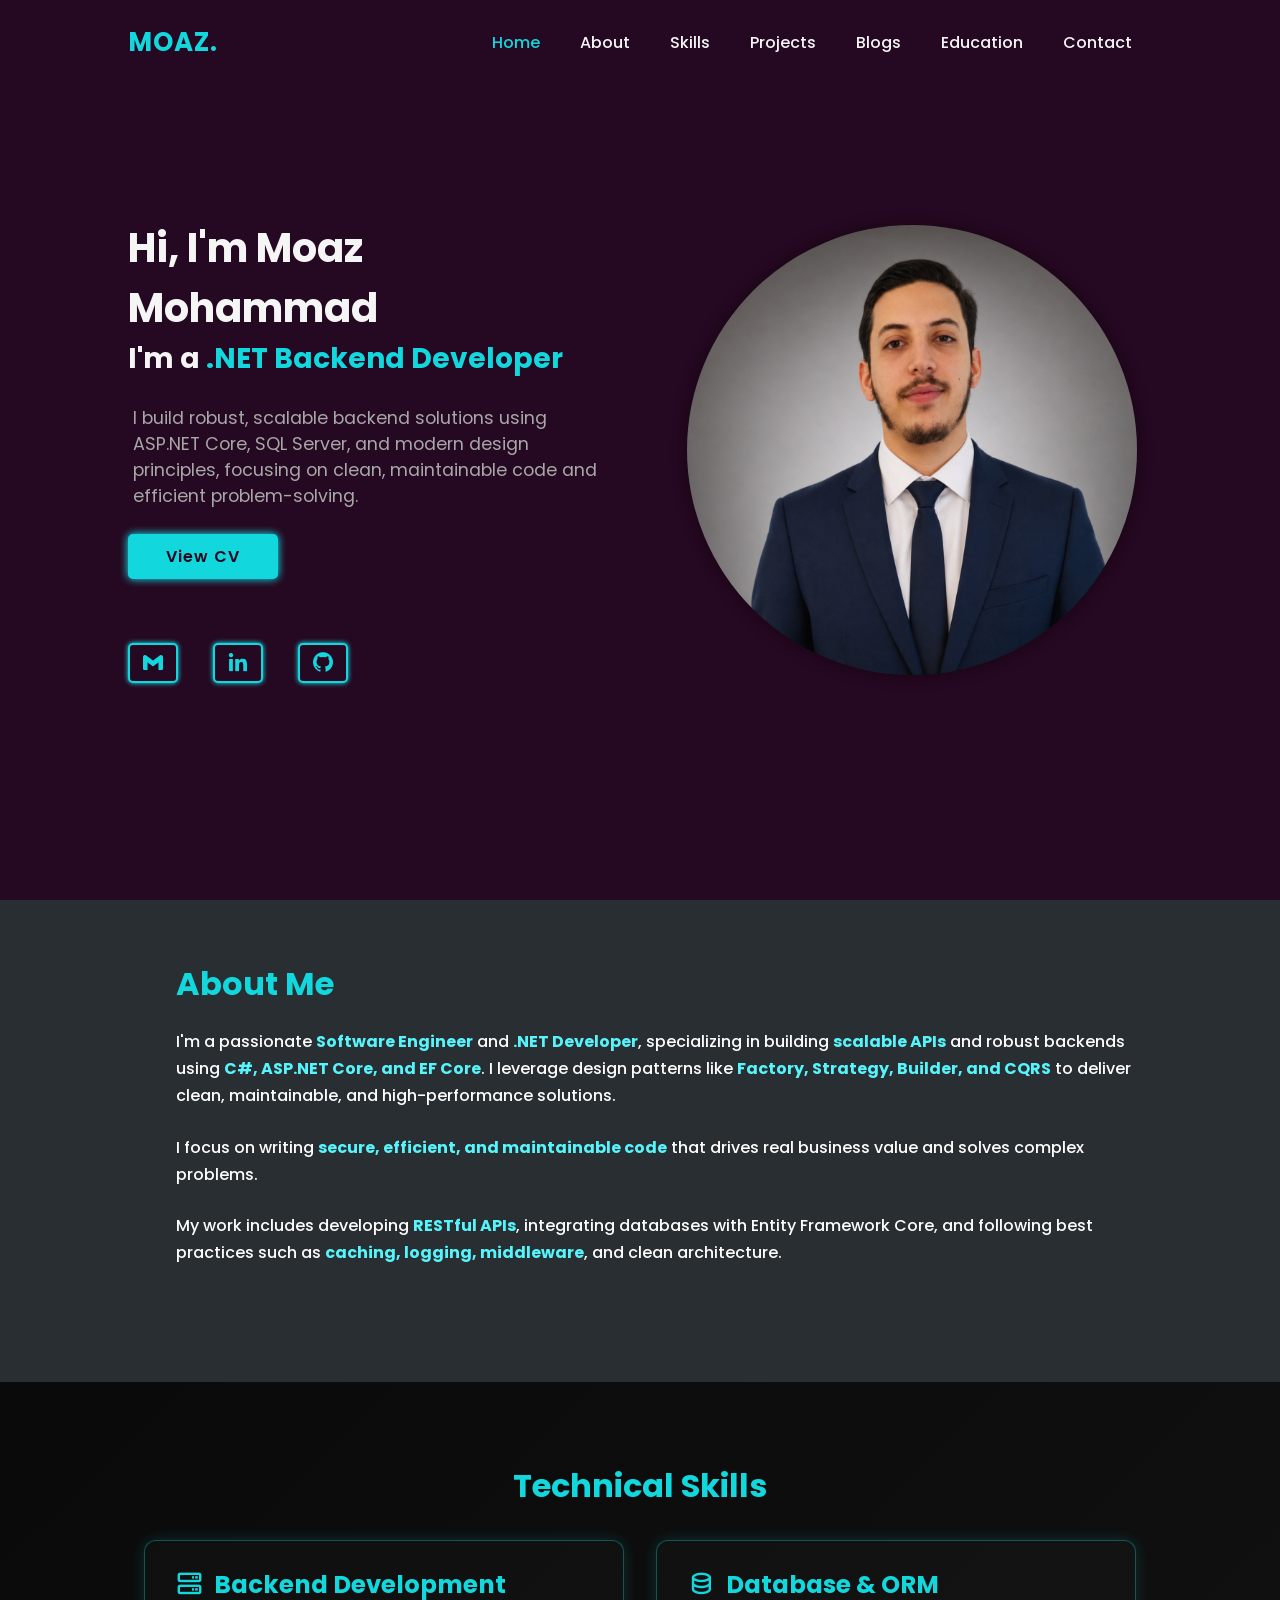
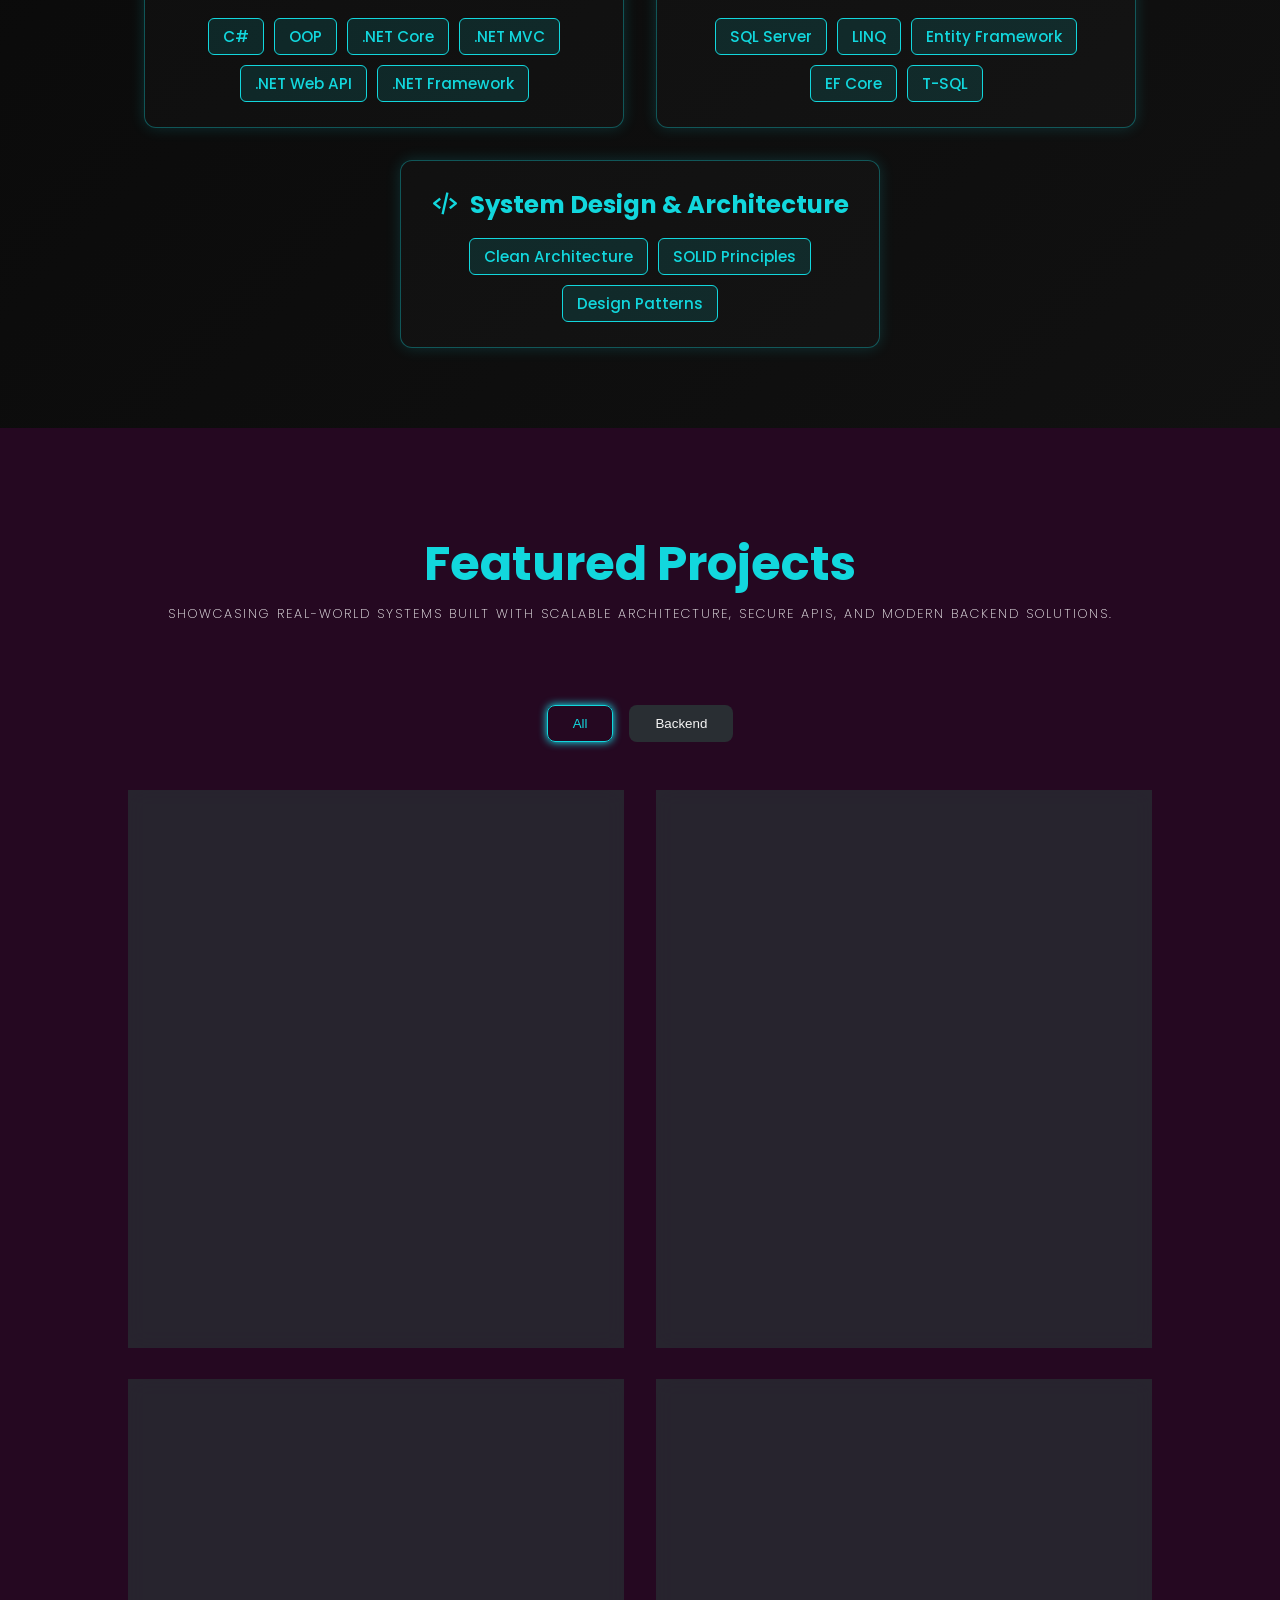
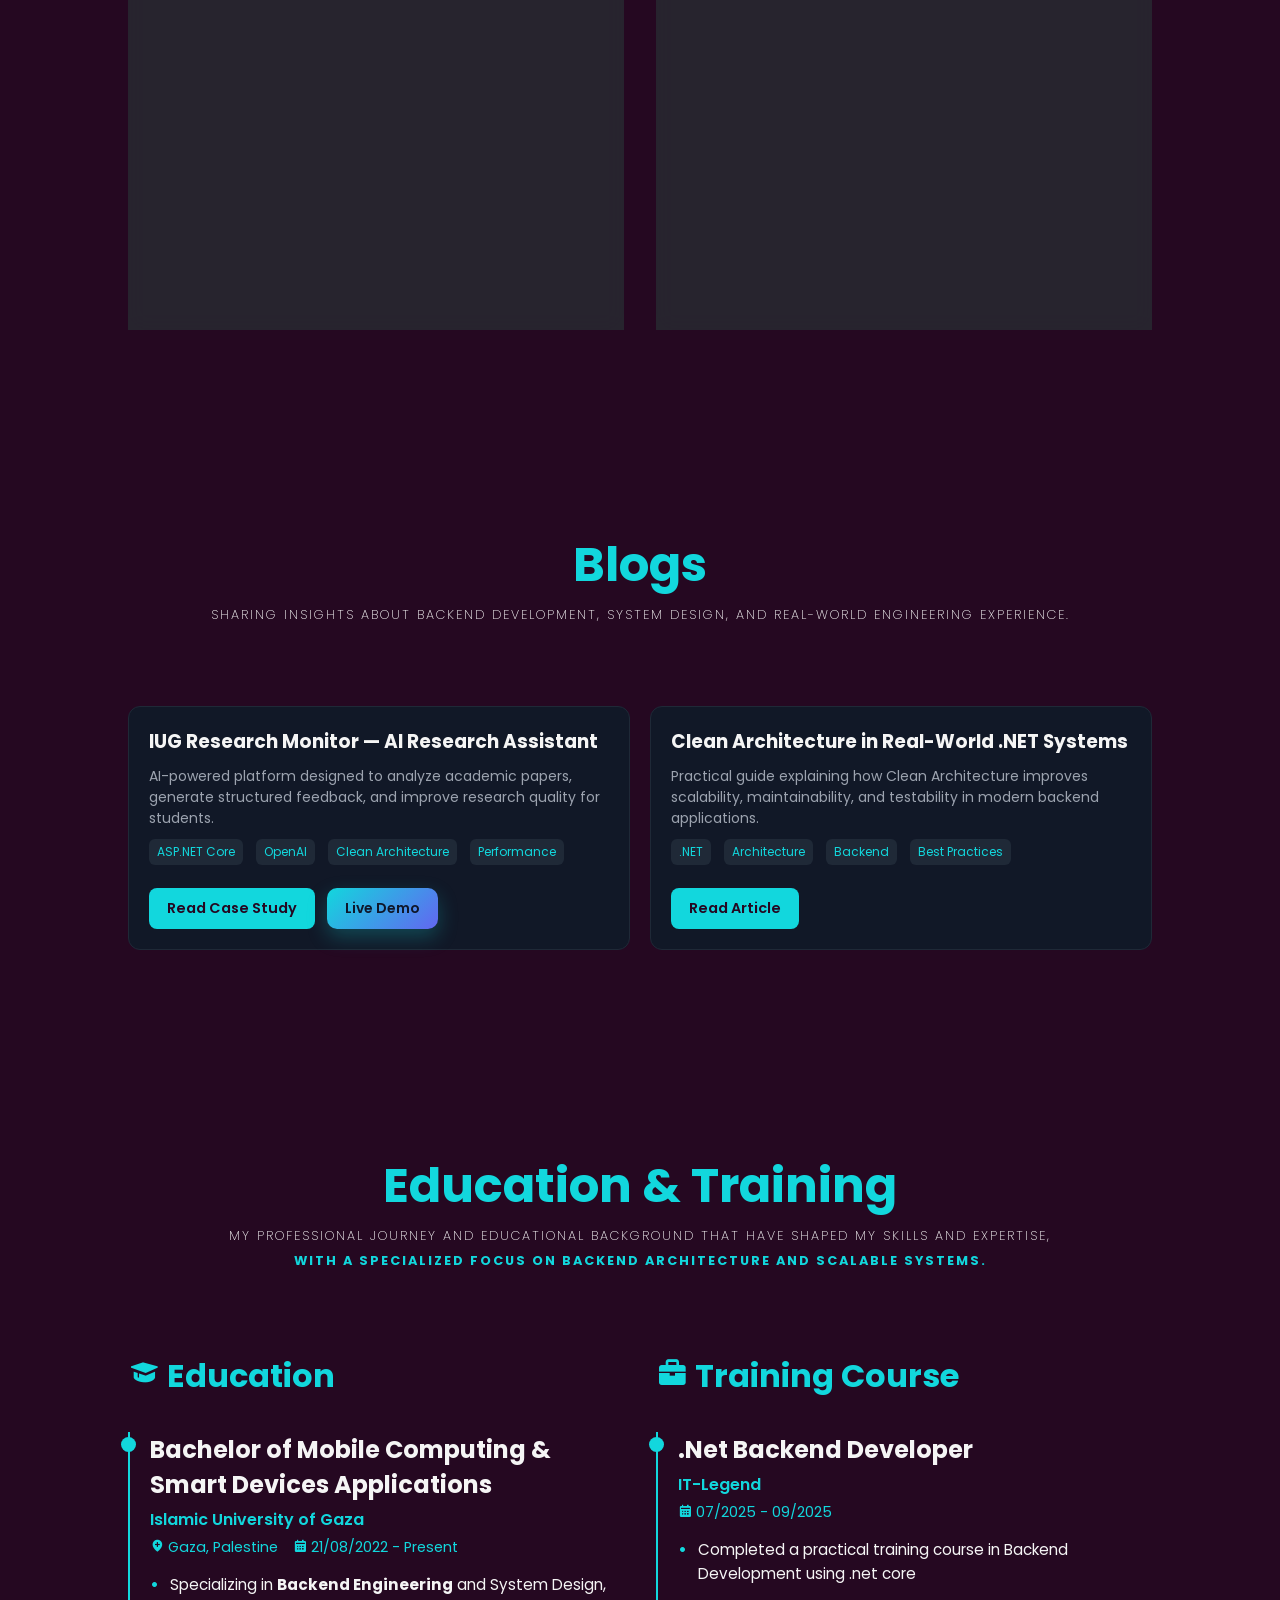
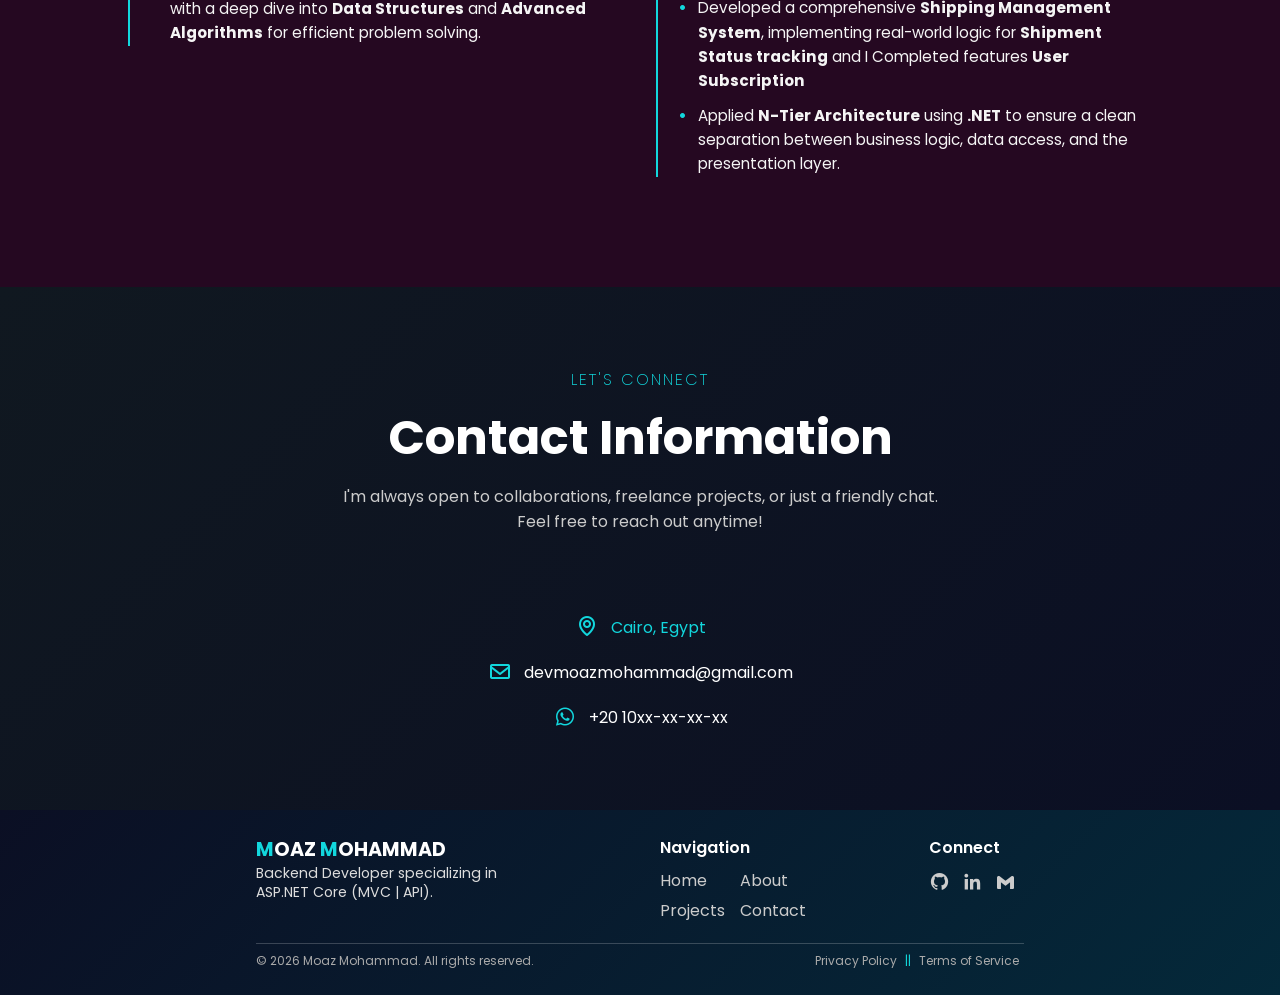
==== commit cc72fc92: "add New Project To Project Section" ====
--- a/index.html
+++ b/index.html
@@ -84,7 +84,7 @@
 
       <div class="home-image scroll-scale">
         <div class="img-about scroll-scale">
-          <img src="Image/muath-ashour.jpg" alt="My Photo" class="about-img" />
+          <img src="Image/Moaz-Formal.png" alt="My Photo" class="about-img" />
         </div>
       </div>
 
@@ -103,25 +103,35 @@
         <h2>About Me</h2>
 
         <p>
-          I'm a passionate <strong>Software Engineer</strong> and
-          <strong>.NET Developer</strong>, specializing in building
-          <strong>scalable APIs</strong> and robust backends using
-          <strong>C#, ASP.NET Core, and EF Core</strong>. I leverage design
-          patterns like <strong>Factory, Strategy, Builder, and CQRS</strong>
+          I'm a passionate
+          <strong style="color: #58f9fffa">Software Engineer</strong> and
+          <strong style="color: #58f9fffa">.NET Developer</strong>, specializing
+          in building
+          <strong style="color: #58f9fffa">scalable APIs</strong> and robust
+          backends using
+          <strong style="color: #58f9fffa">C#, ASP.NET Core, and EF Core</strong
+          >. I leverage design patterns like
+          <strong style="color: #58f9fffa"
+            >Factory, Strategy, Builder, and CQRS</strong
+          >
           to deliver clean, maintainable, and high-performance solutions.
         </p>
 
         <p>
           I focus on writing
-          <strong>secure, efficient, and maintainable code</strong>
+          <strong style="color: #58f9fffa"
+            >secure, efficient, and maintainable code</strong
+          >
           that drives real business value and solves complex problems.
         </p>
 
         <p>
-          My work includes developing <strong>RESTful APIs</strong>, integrating
+          My work includes developing
+          <strong style="color: #58f9fffa">RESTful APIs</strong>, integrating
           databases with Entity Framework Core, and following best practices
-          such as <strong>caching, logging, middleware</strong>, and clean
-          architecture.
+          such as
+          <strong style="color: #58f9fffa">caching, logging, middleware</strong
+          >, and clean architecture.
         </p>
       </div>
     </section>
@@ -191,6 +201,64 @@
       </div>
 
       <div class="project-container">
+        <div class="project-box" data-category="backend">
+          <div class="project-img">
+            <img src="Image/IUGMonitor.png" />
+          </div>
+
+          <div class="project-content">
+            <h3>IUG Research Monitor</h3>
+
+            <p>
+              AI-powered graduation research platform that helps students and
+              supervisors manage, review, and track academic research progress
+              remotely.
+            </p>
+
+            <div class="tags">
+              <span class="tag">ASP.NET Core</span>
+              <span class="tag">Clean Architecture</span>
+              <span class="tag">AI Integration</span>
+              <span class="tag">JWT</span>
+            </div>
+
+            <div class="project-links">
+              <a
+                href="#"
+                class="link-btn live open-modal"
+                data-title="IUG Research Monitor"
+                data-video="https://www.youtube.com/embed/n7CXaAVTHU0"
+                data-desc="An AI-powered web-based student assistant developed to help IUG students enhance, and continuously review graduation research."
+                data-items='[
+  "Research Progress Tracking",
+  "AI-powered Research Assistant",
+  "Student Dashboard",
+  "Authentication & Authorization (JWT)",
+  "File & Research Management"
+]'
+              >
+                View Details
+              </a>
+
+              <a
+                href="https://iug-monitor.vercel.app/"
+                target="_blank"
+                class="link-btn source"
+              >
+                Live Demo
+              </a>
+
+              <a
+                href="blogs/IUGMonitorBlog.html"
+                target="_blank"
+                class="link-btn source"
+              >
+                Read Case Study
+              </a>
+            </div>
+          </div>
+        </div>
+
         <!-- Project 1 -->
         <div class="project-box" data-category="backend">
           <div class="project-img">
@@ -218,8 +286,14 @@
                 class="link-btn live open-modal"
                 data-title="Clinic Management API"
                 data-video="https://www.youtube.com/embed/2xhzJjFSKTg?autoplay=1"
-                data-desc="Advanced clinic backend system with doctors, patients, appointments, payments, records and secure role-based access."
-                data-items="Patients, Doctors, Appointments | Invoices, Payments | JWT + Refresh Tokens | Global Exception Handling | Paymob Integration"
+                data-desc="Clinic backend system that manages appointments, patients, doctors, sessions, payments, and secure role-based access."
+                data-items='[
+  "Patients, Doctors, Appointments",
+  "Invoices, Payments",
+  "Authentication (JWT + Refresh Tokens)",
+  "Global Exception Handling",
+  "Payment Integration (Paymob)"
+]'
               >
                 View Details
               </a>
@@ -260,7 +334,15 @@
                 class="link-btn live open-modal"
                 data-title="Mechanic Workshop API"
                 data-video="https://www.youtube.com/embed/2xhzJjFSKTg"
-                data-desc="Modern workshop management backend handling repairs, invoices, customers, technicians and workflow operations."
+                data-desc="Modern workshop management backend system that handles customers, vehicles, repair orders, technicians, invoices, and full workflow lifecycle with secure role-based access."
+                data-items='[
+  "Customers & Vehicles management",
+  "Repair tasks & parts tracking",
+  "Technician / Labor assignments",
+  "Logging & performance tracking",
+  "Background service: auto-cancel overdue work orders",
+  "Real-time notifications for status updates"
+]'
               >
                 View Details
               </a>
@@ -301,7 +383,14 @@
                 class="link-btn live open-modal"
                 data-title="Shipping System"
                 data-video="https://www.youtube.com/embed/2xhzJjFSKTg"
-                data-desc="Complete shipping solution with dashboard, multi roles, subscriptions, payments and shipment tracking."
+                data-desc="Scalable shipment and subscription management system for handling shipments, customer subscriptions, payments, and role-based logistics workflows."
+                data-items='[
+  "Shipment management (create, update, track shipments)",
+  "Subscription management (plans, billing cycles,)",
+  "Real-time shipment status updates & tracking history",
+  "Admin dashboard for monitoring shipments & subscriptions",
+  "Design Patterns: Repository, Unit of Work, Factory, Strategy"
+]'
               >
                 View Details
               </a>
@@ -352,18 +441,18 @@
       <div class="blogs-grid">
         <!-- Blog Card -->
         <div class="blog-card">
-          <h3>IUG Research Monitor - AI Academic Assistant</h3>
+          <h3>IUG Research Monitor — AI Research Assistant</h3>
 
           <p>
-            Graduation project focused on building an AI-powered platform to
-            analyze and improve academic research.
+            AI-powered platform designed to analyze academic papers, generate
+            structured feedback, and improve research quality for students.
           </p>
 
           <div class="tags">
             <span class="tag">ASP.NET Core</span>
-            <span class="tag">AI Integration</span>
+            <span class="tag">OpenAI</span>
             <span class="tag">Clean Architecture</span>
-            <span class="tag">Concurrency</span>
+            <span class="tag">Performance</span>
           </div>
 
           <div class="project-links">
@@ -371,8 +460,9 @@
               href="./blogs/IUGMonitorBlog.html"
               class="link-btn live open-blog"
             >
-              Read More
+              Read Case Study
             </a>
+
             <a
               href="https://iug-monitor.vercel.app/"
               class="demo-btn"
@@ -385,25 +475,27 @@
 
         <!-- Blog Card 2 -->
         <div class="blog-card">
-          <h3>Clean Architecture in Real Projects</h3>
+          <h3>Clean Architecture in Real-World .NET Systems</h3>
 
           <p>
-            How I applied Clean Architecture in real backend systems to improve
-            scalability and maintainability.
+            Practical guide explaining how Clean Architecture improves
+            scalability, maintainability, and testability in modern backend
+            applications.
           </p>
 
           <div class="tags">
+            <span class="tag">.NET</span>
             <span class="tag">Architecture</span>
-            <span class="tag">.NET</span>
             <span class="tag">Backend</span>
+            <span class="tag">Best Practices</span>
           </div>
 
           <div class="project-links">
             <a
-              href="./blogs/CleanArchBlog.html"
+              href="./blogs/CleanArchitectureBlog.html"
               class="link-btn live open-blog"
             >
-              Read More
+              Read Article
             </a>
           </div>
         </div>
--- a/Style.css
+++ b/Style.css
@@ -394,6 +394,12 @@
   line-height: 1.7;
 }
 
+@media (max-width: 768px) {
+  .video-box iframe {
+    width: 100%;
+    height: 220px;
+  }
+}
 /*Skills Section Css ---------------------------------------------------------  */
 
 .skills {
@@ -523,7 +529,7 @@
   box-shadow: var(--neon-box-shadow);
 }
 
-/* @media (max-width: 1024px) {
+@media (max-width: 1024px) {
   .project-container {
     grid-template-columns: repeat(2, 1fr);
   }
@@ -533,13 +539,13 @@
   .project-container {
     grid-template-columns: 1fr;
   }
-} */
+}
 
 /* ================= Final Projects Style ================= */
 
 .project-container {
   display: grid;
-  grid-template-columns: repeat(auto-fit, minmax(340px, 1fr));
+  grid-template-columns: repeat(auto-fit, minmax(380px, 1fr));
   gap: 2rem;
 }
 
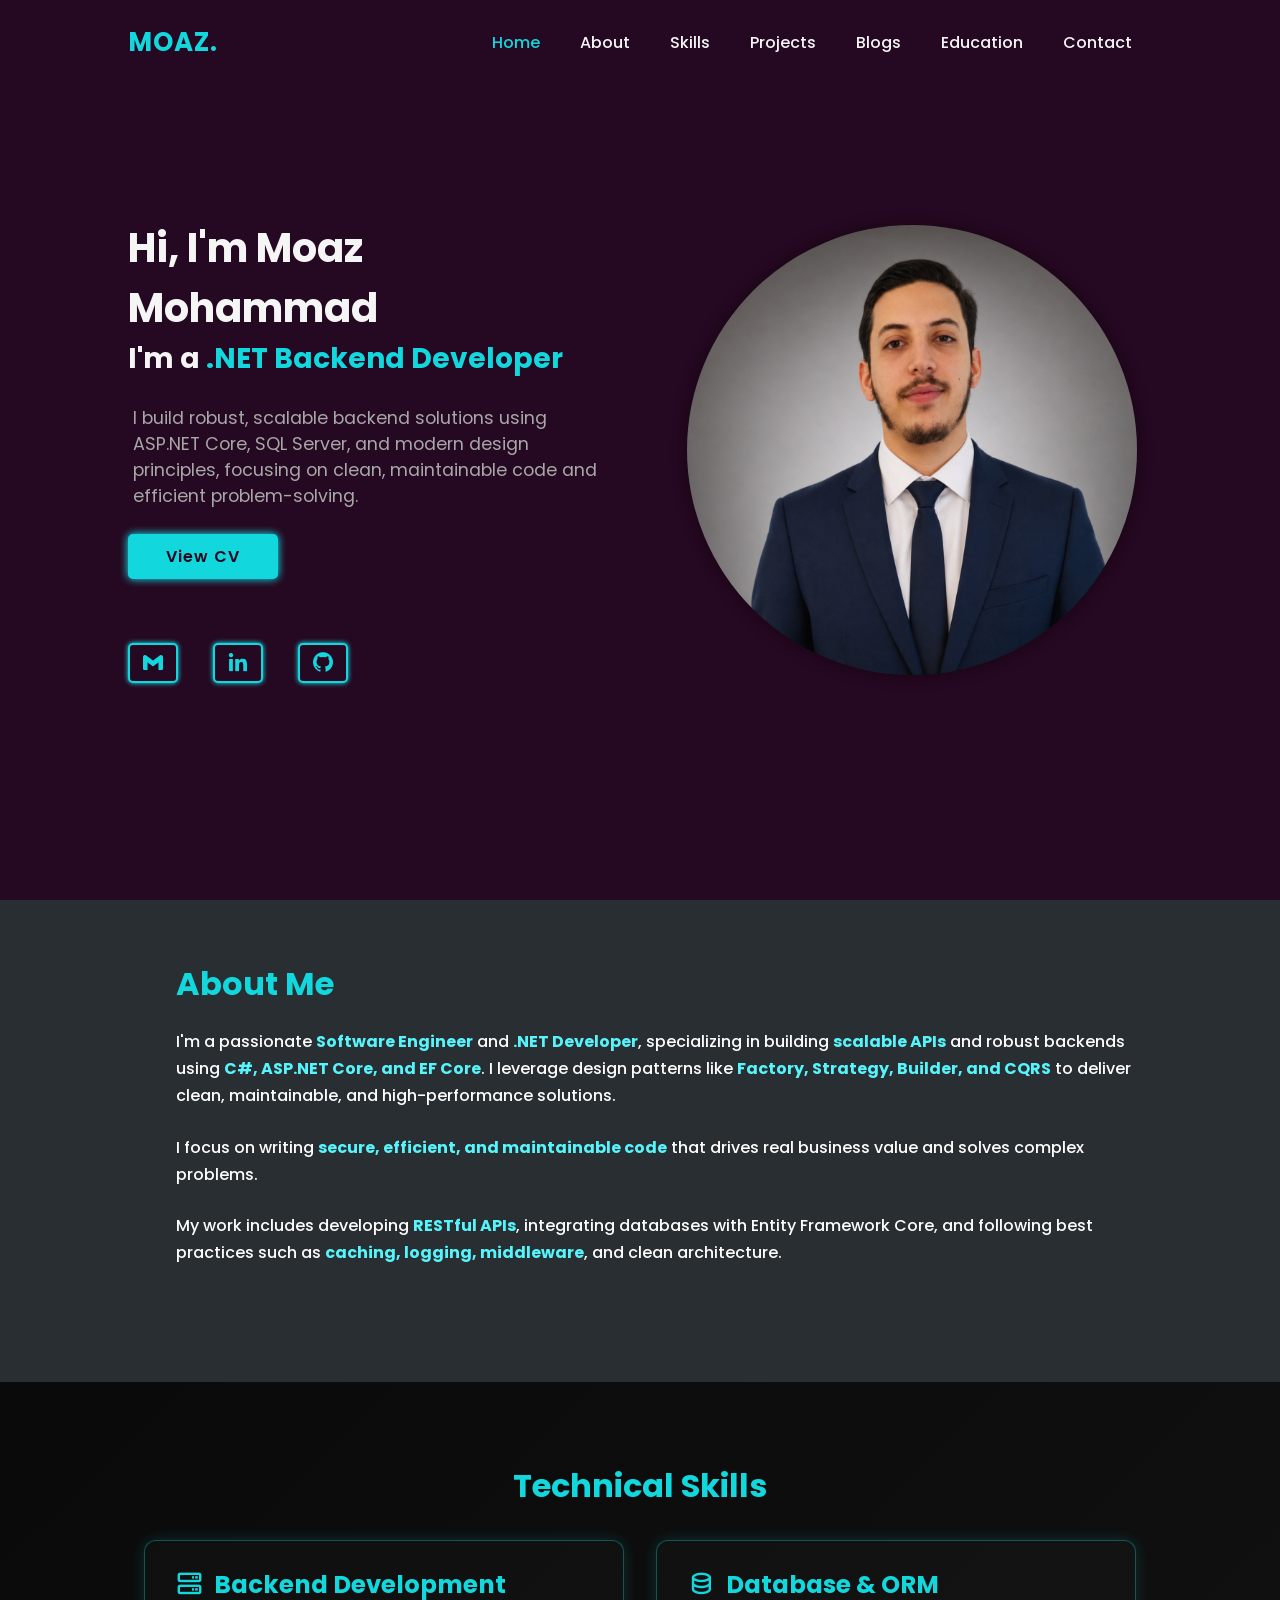
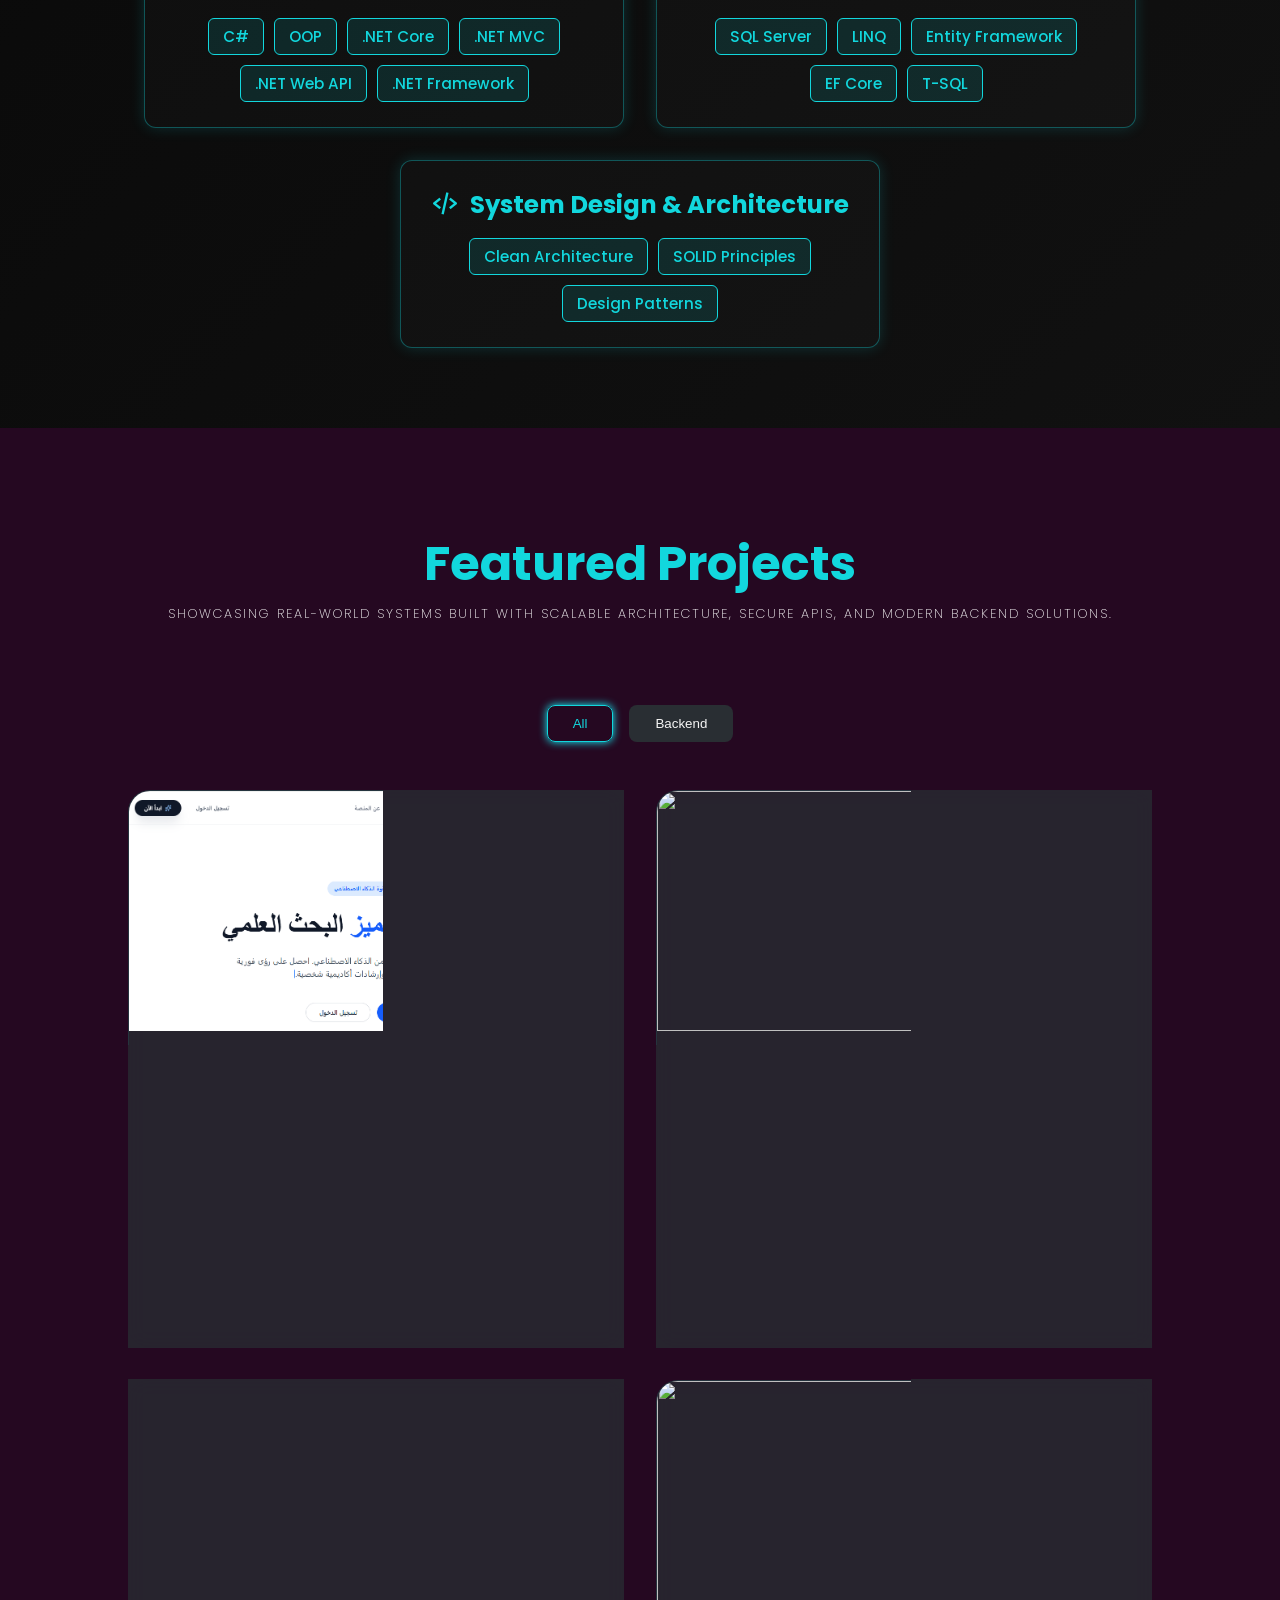
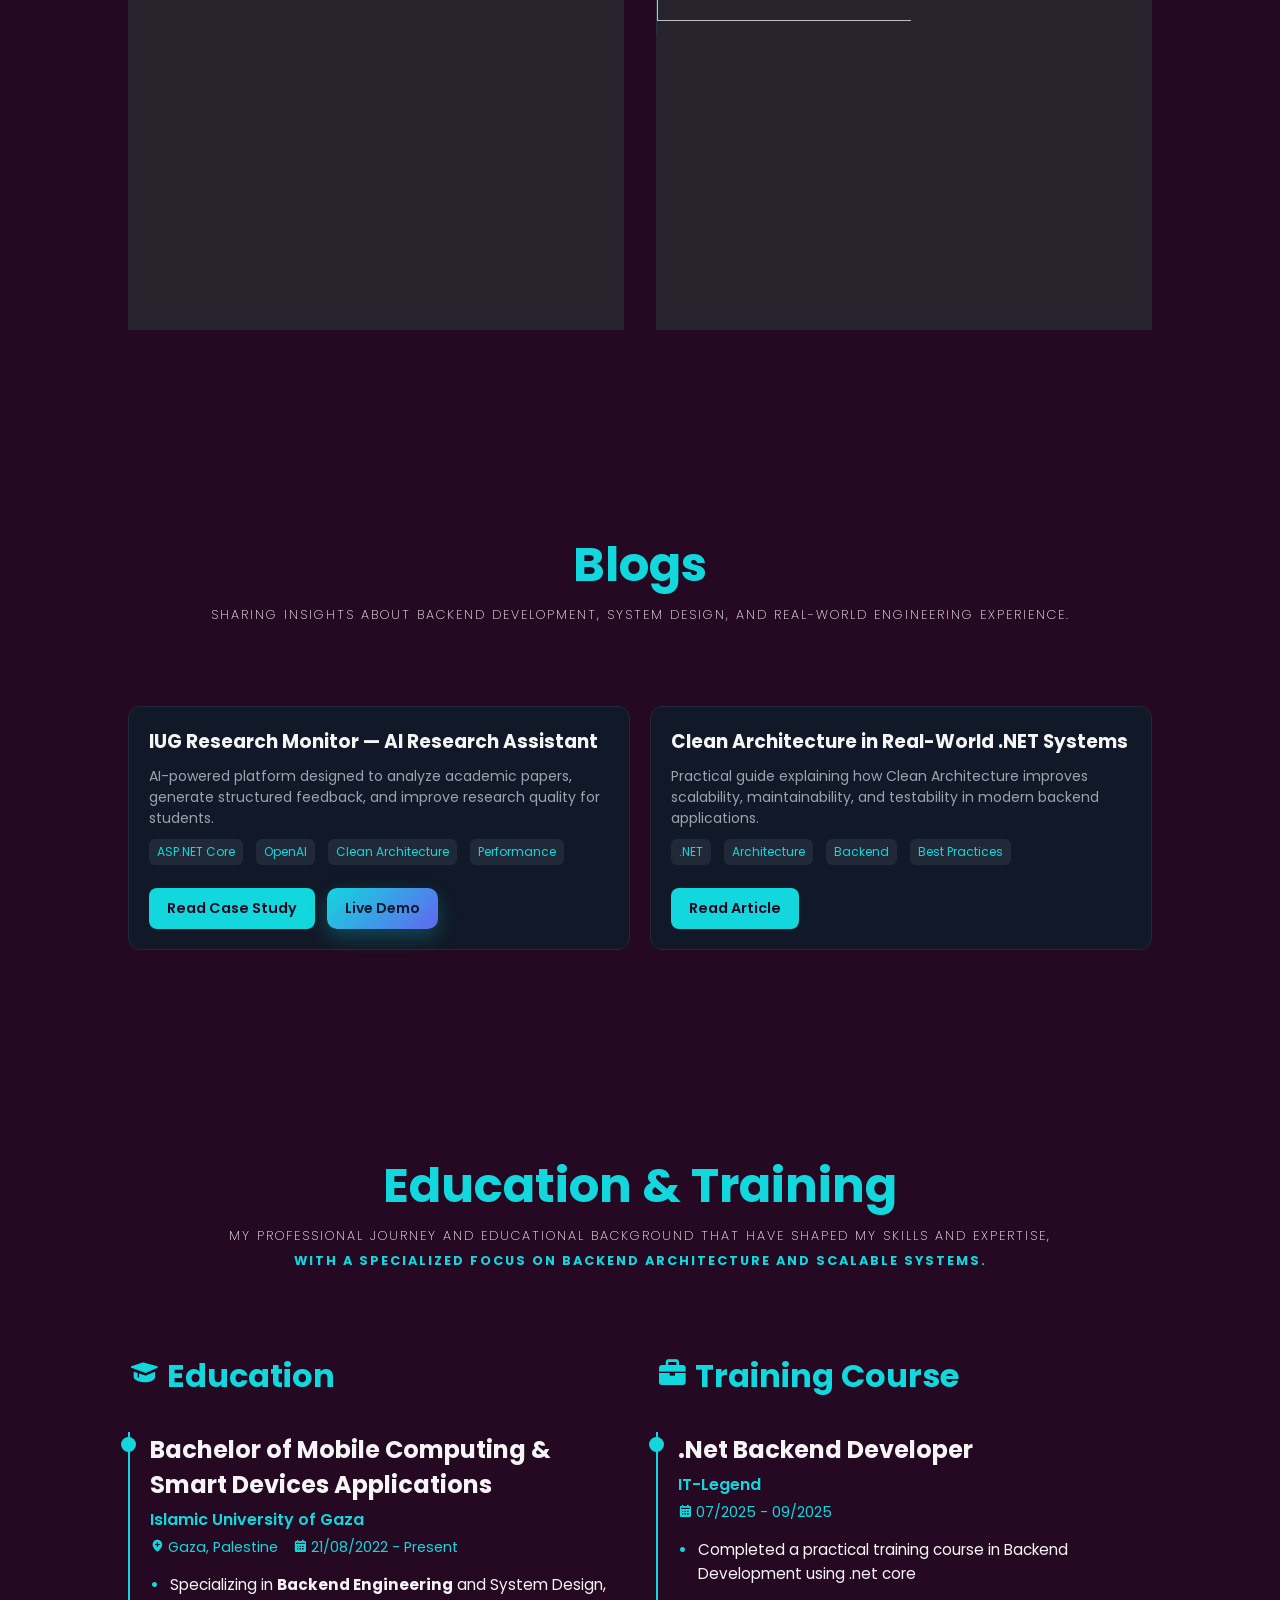
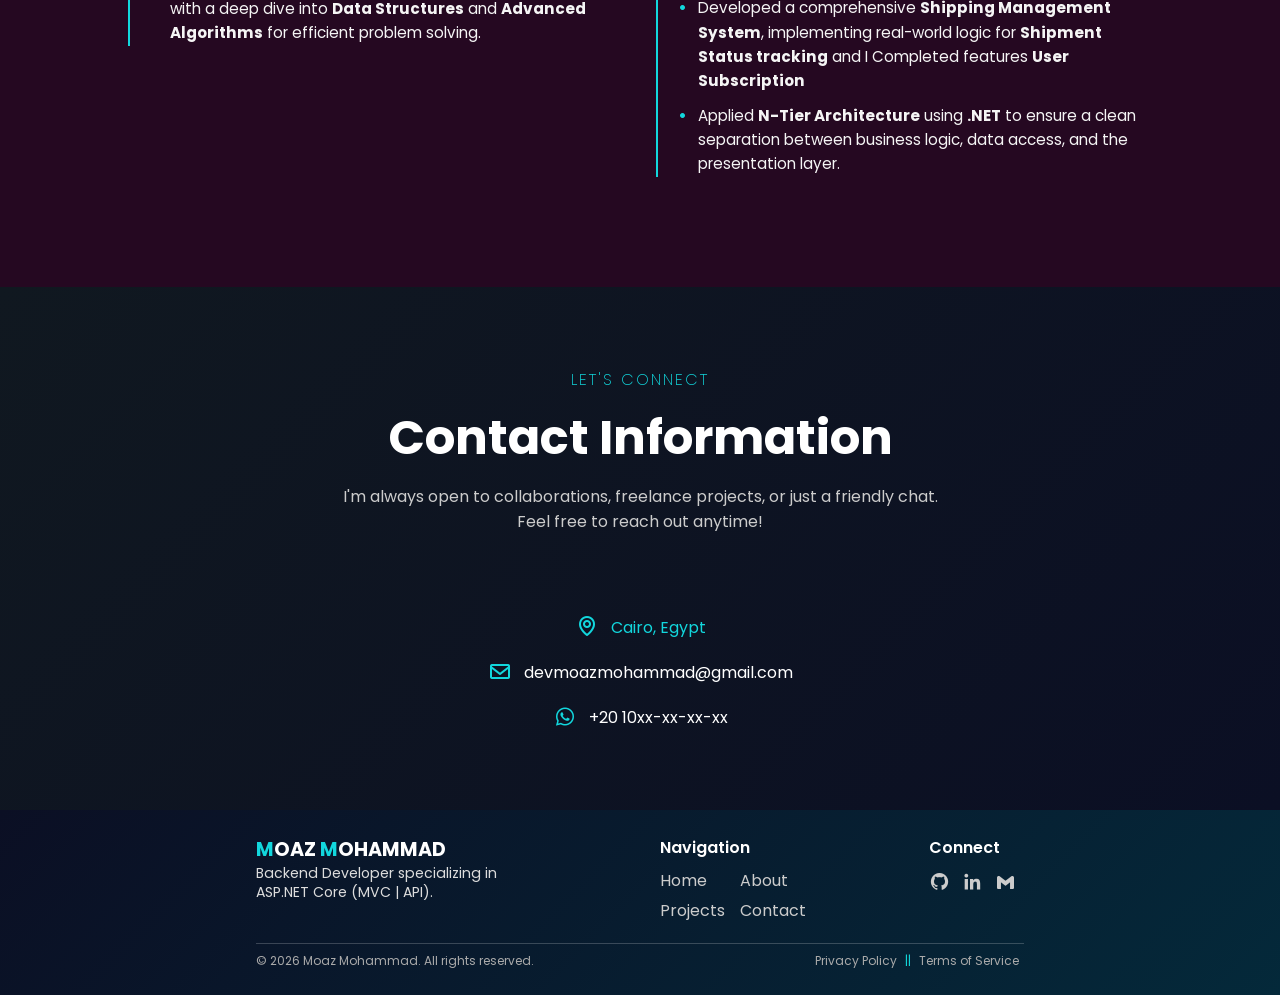
==== commit 1614930c: "update project description" ====
--- a/index.html
+++ b/index.html
@@ -210,9 +210,8 @@
             <h3>IUG Research Monitor</h3>
 
             <p>
-              AI-powered graduation research platform that helps students and
-              supervisors manage, review, and track academic research progress
-              remotely.
+              AI-powered platform designed to analyze academic papers, generate
+              structured feedback, and improve research quality for students.
             </p>
 
             <div class="tags">
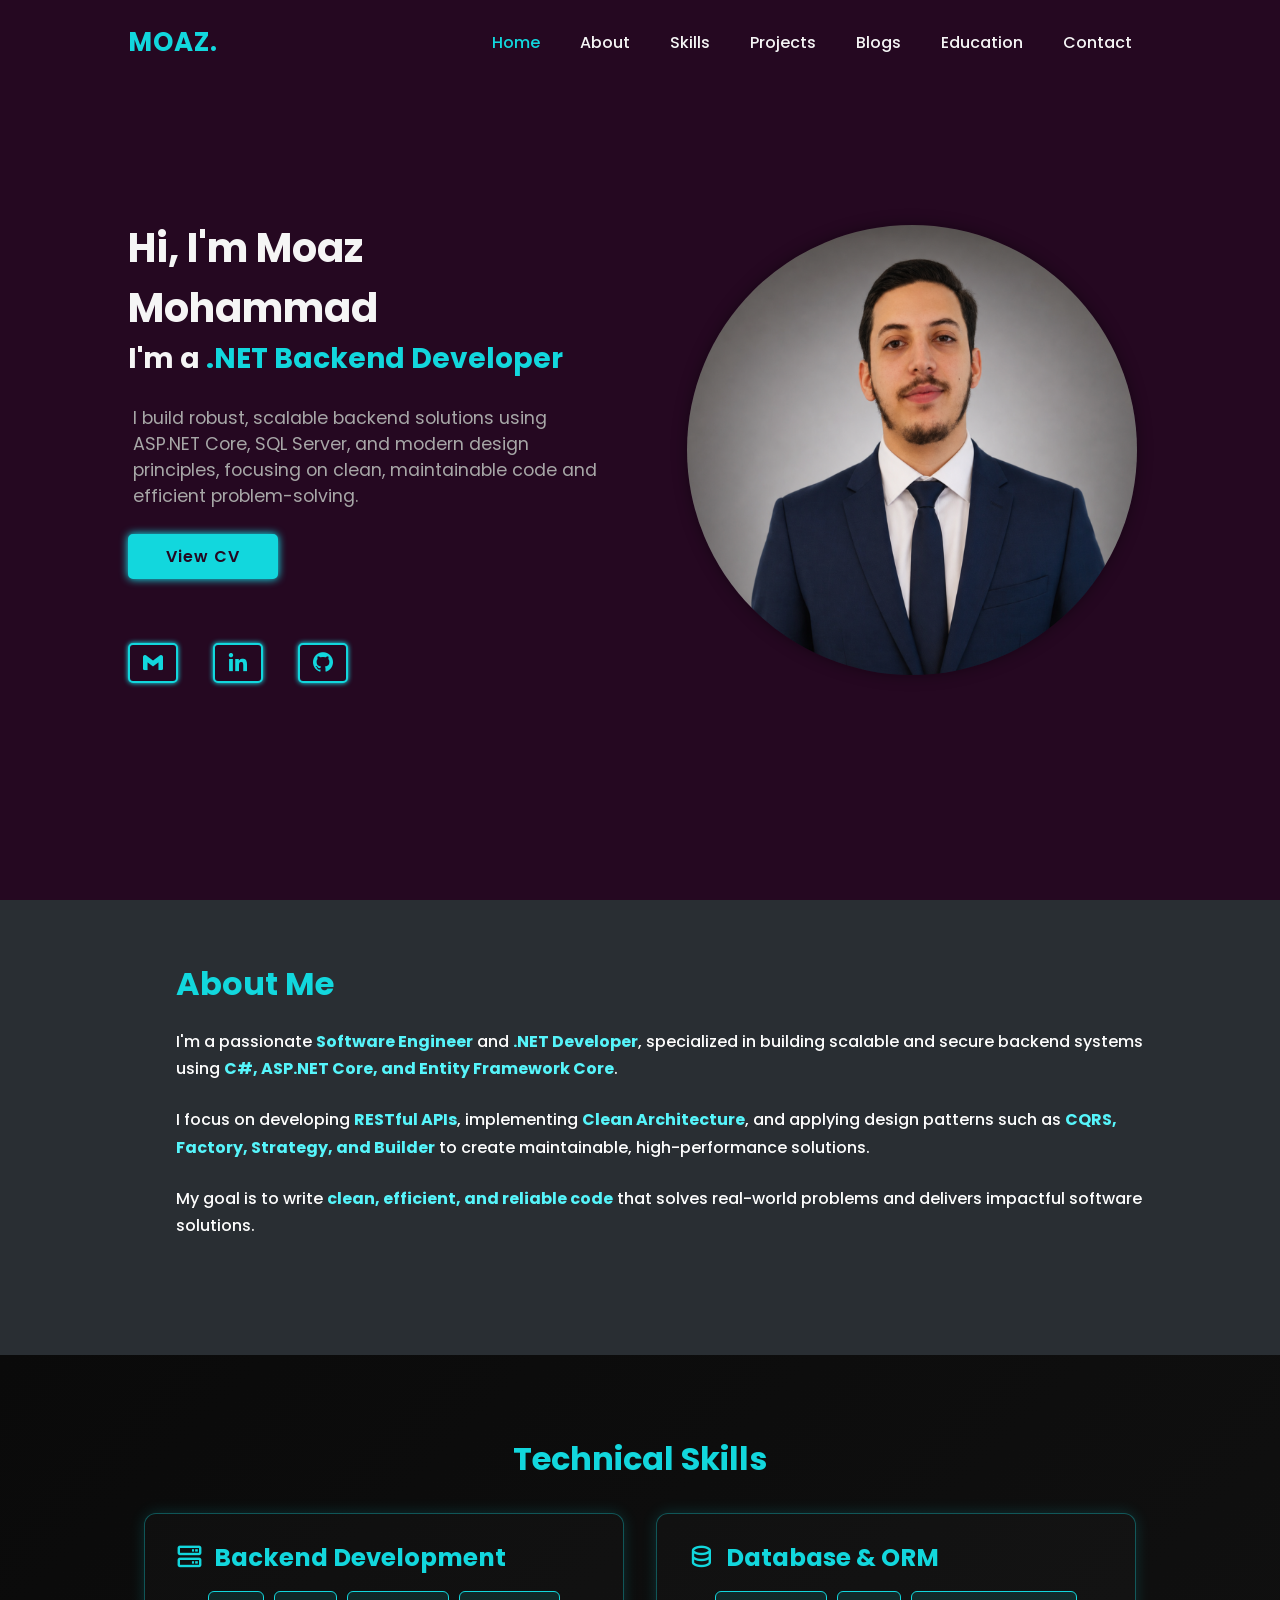
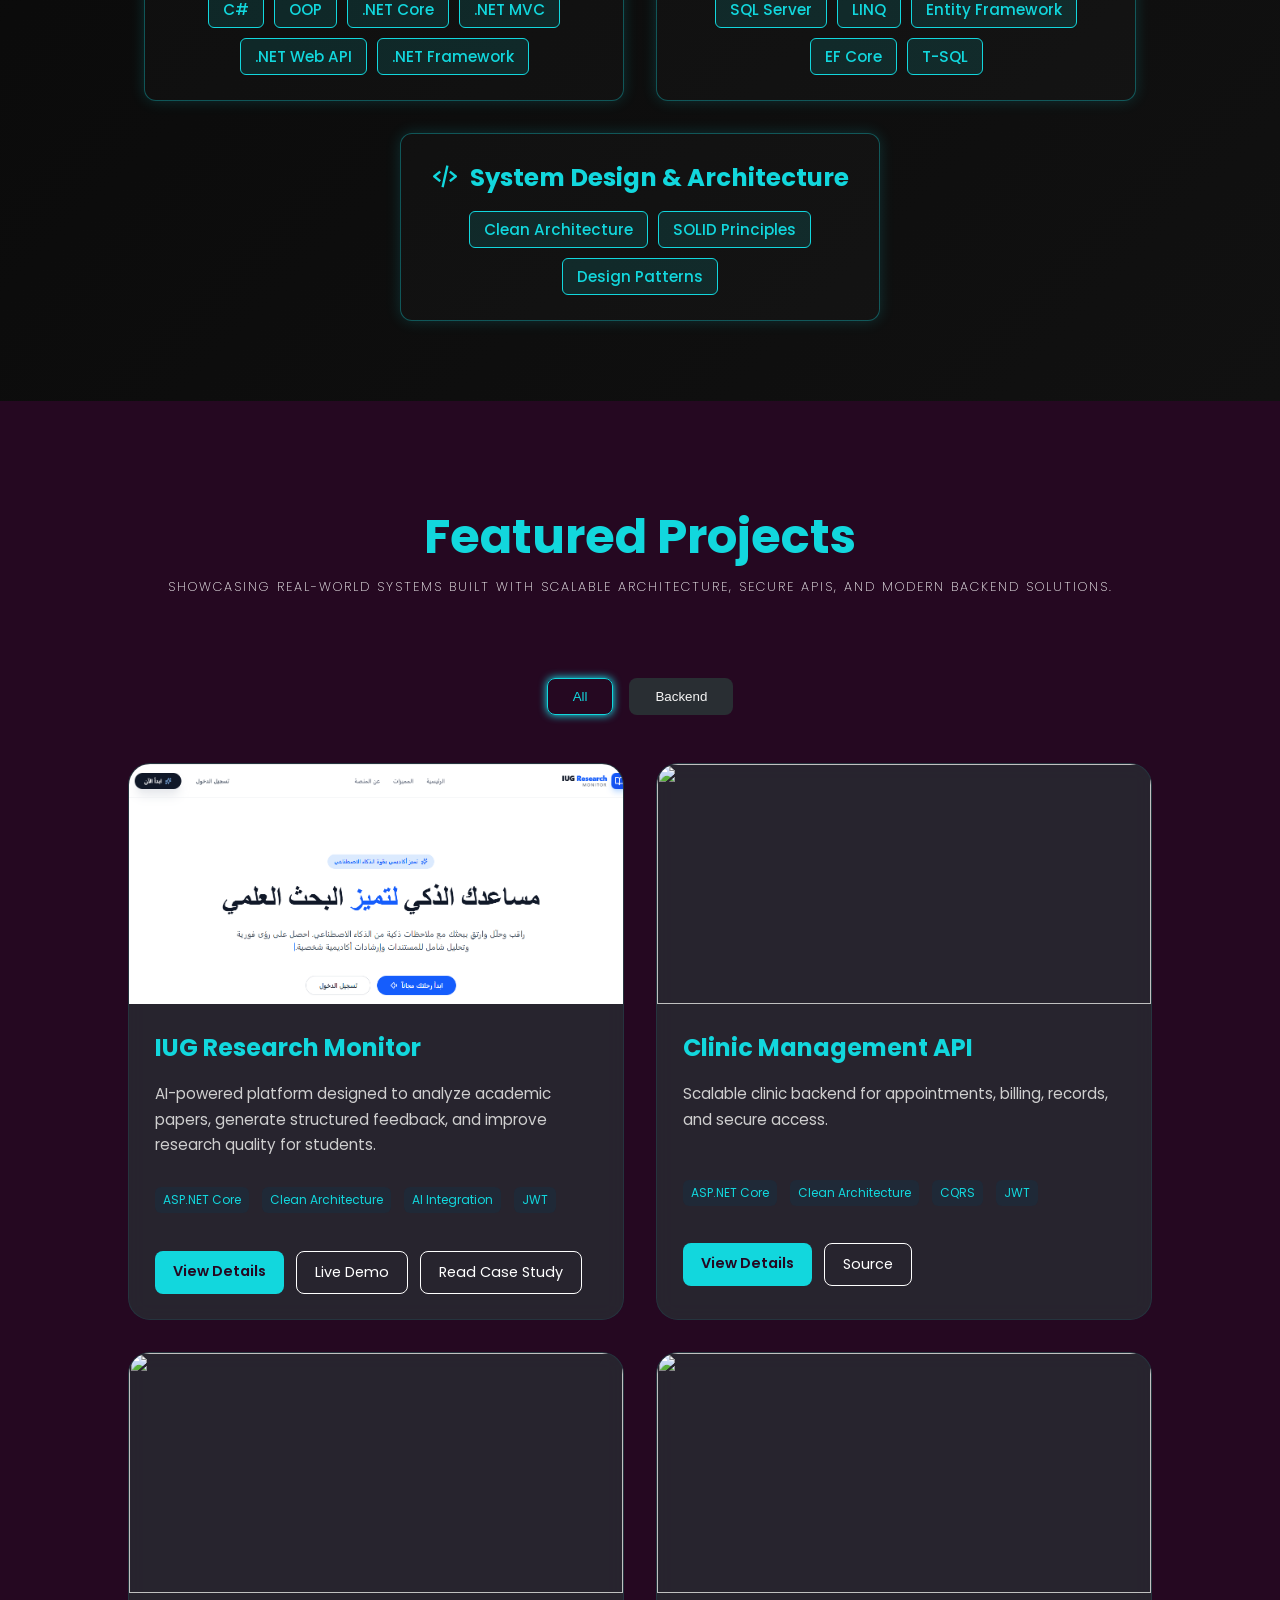
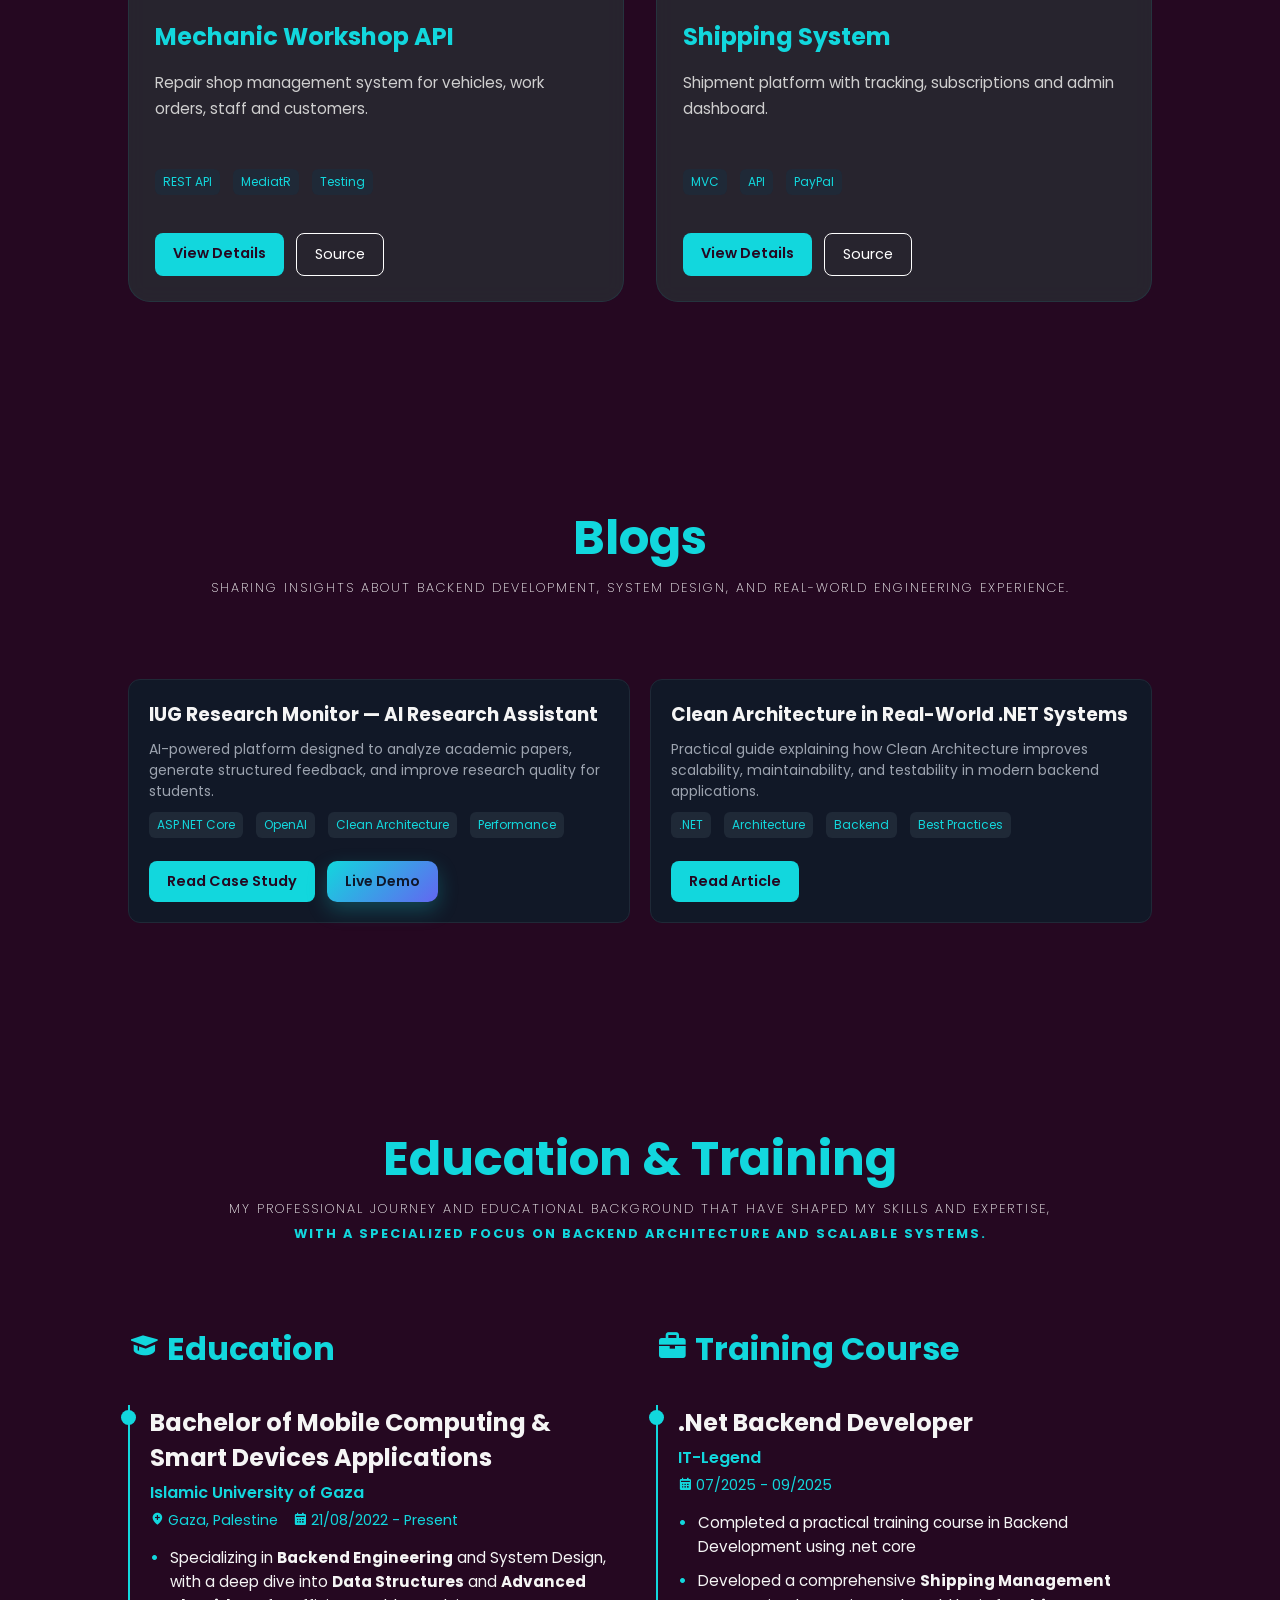
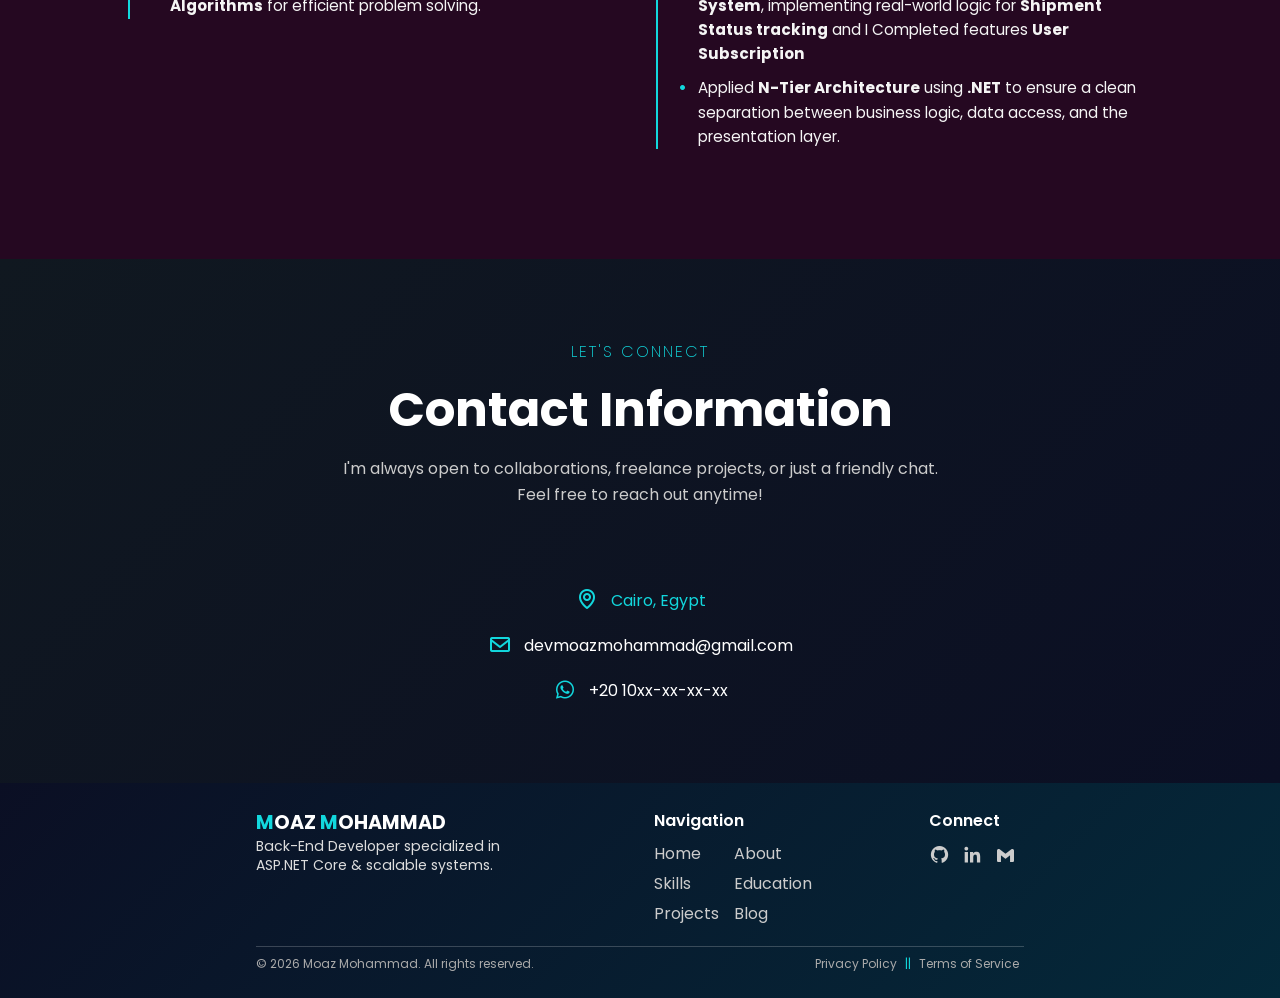
==== commit 5c1330e7: "update cv and about me description" ====
--- a/index.html
+++ b/index.html
@@ -105,33 +105,31 @@
         <p>
           I'm a passionate
           <strong style="color: #58f9fffa">Software Engineer</strong> and
-          <strong style="color: #58f9fffa">.NET Developer</strong>, specializing
-          in building
-          <strong style="color: #58f9fffa">scalable APIs</strong> and robust
-          backends using
-          <strong style="color: #58f9fffa">C#, ASP.NET Core, and EF Core</strong
-          >. I leverage design patterns like
+          <strong style="color: #58f9fffa">.NET Developer</strong>, specialized
+          in building scalable and secure backend systems using
           <strong style="color: #58f9fffa"
-            >Factory, Strategy, Builder, and CQRS</strong
+            >C#, ASP.NET Core, and Entity Framework Core</strong
+          >.
+        </p>
+
+        <p>
+          I focus on developing
+          <strong style="color: #58f9fffa">RESTful APIs</strong>, implementing
+          <strong style="color: #58f9fffa">Clean Architecture</strong>, and
+          applying design patterns such as
+          <strong style="color: #58f9fffa"
+            >CQRS, Factory, Strategy, and Builder</strong
           >
-          to deliver clean, maintainable, and high-performance solutions.
+          to create maintainable, high-performance solutions.
         </p>
 
         <p>
-          I focus on writing
+          My goal is to write
           <strong style="color: #58f9fffa"
-            >secure, efficient, and maintainable code</strong
+            >clean, efficient, and reliable code</strong
           >
-          that drives real business value and solves complex problems.
-        </p>
-
-        <p>
-          My work includes developing
-          <strong style="color: #58f9fffa">RESTful APIs</strong>, integrating
-          databases with Entity Framework Core, and following best practices
-          such as
-          <strong style="color: #58f9fffa">caching, logging, middleware</strong
-          >, and clean architecture.
+          that solves real-world problems and delivers impactful software
+          solutions.
         </p>
       </div>
     </section>
@@ -615,7 +613,9 @@
         <div class="footer-profile">
           <div class="footer-profile-text">
             <h3><span>M</span>OAZ <span>M</span>OHAMMAD</h3>
-            <p>Backend Developer specializing in ASP.NET Core (MVC | API).</p>
+            <p>
+              Back-End Developer specialized in ASP.NET Core & scalable systems.
+            </p>
           </div>
         </div>
 
@@ -625,11 +625,13 @@
           <div class="nav-columns">
             <ul>
               <li><a href="#home">Home</a></li>
+              <li><a href="#skills">Skills</a></li>
               <li><a href="#projects">Projects</a></li>
             </ul>
             <ul>
               <li><a href="#about">About</a></li>
-              <li><a href="#contact">Contact</a></li>
+              <li><a href="#Education">Education</a></li>
+              <li><a href="#Blog">Blog</a></li>
             </ul>
           </div>
         </div>
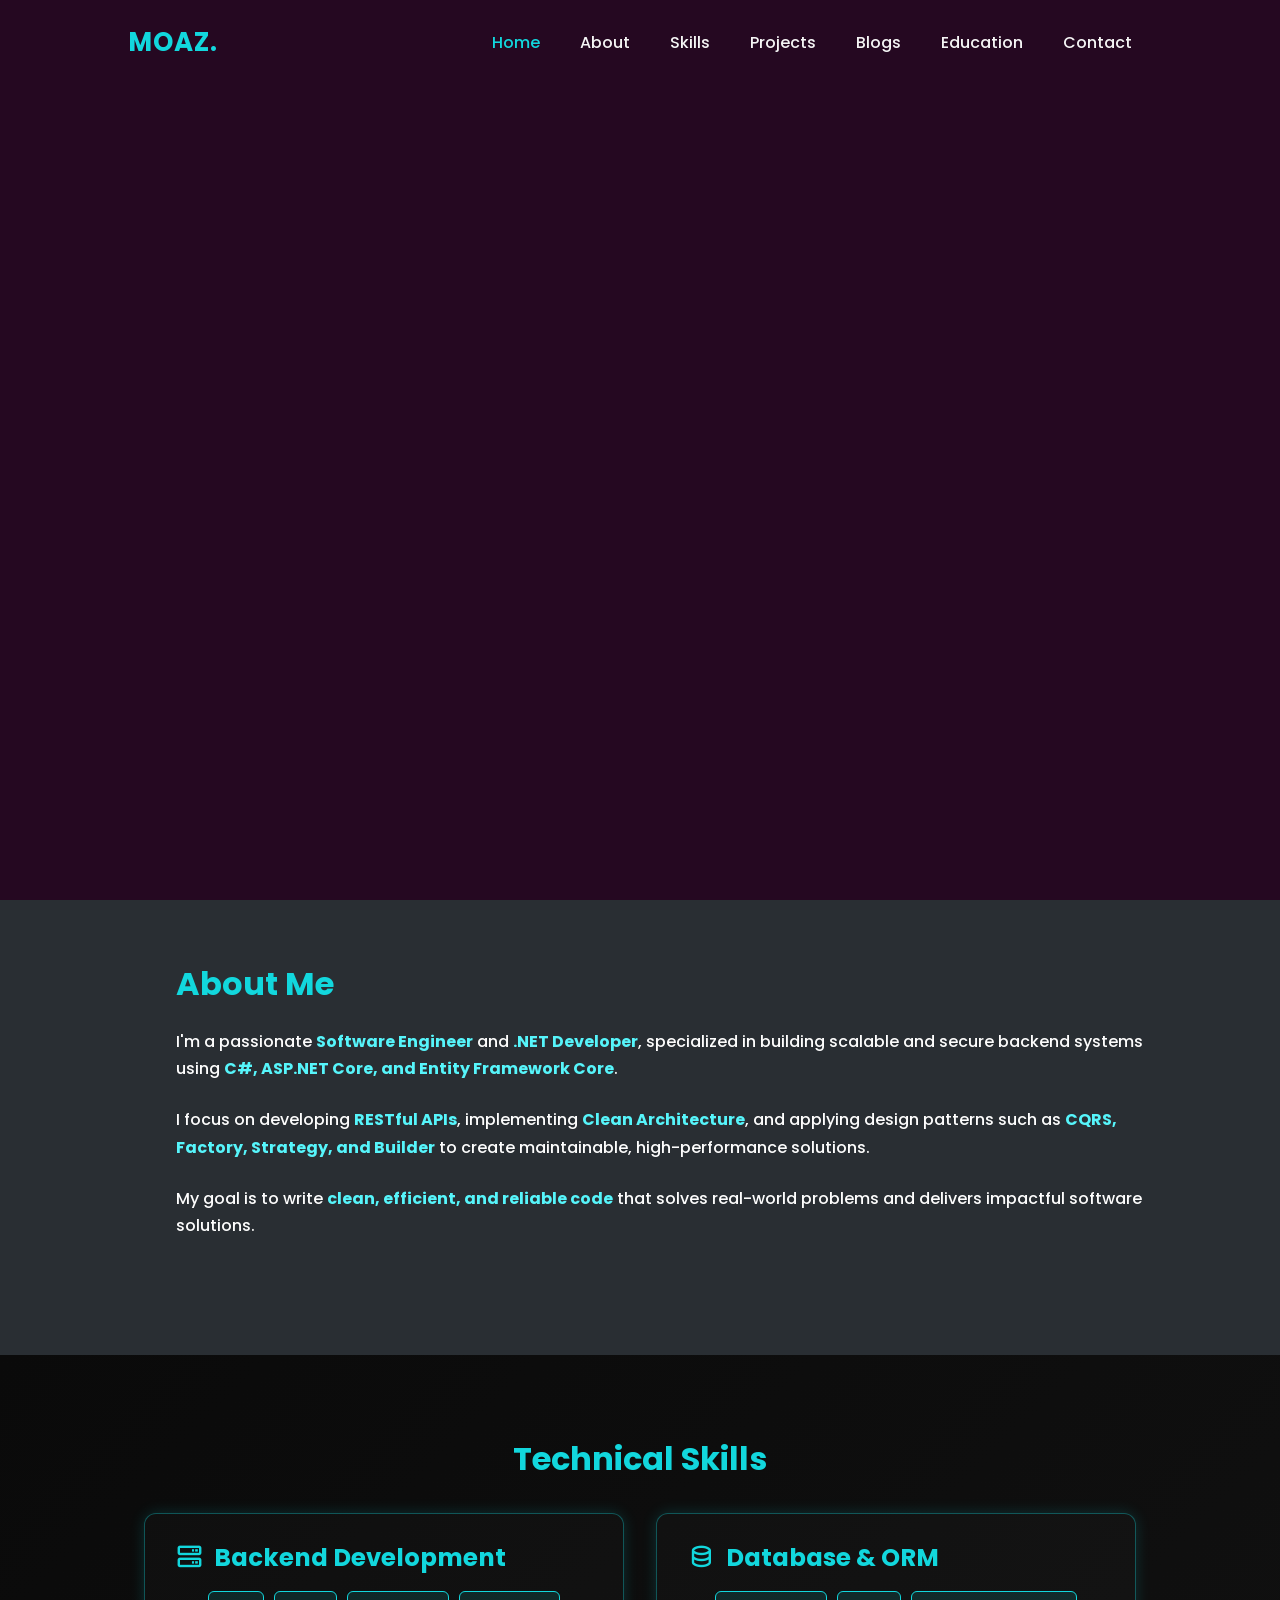
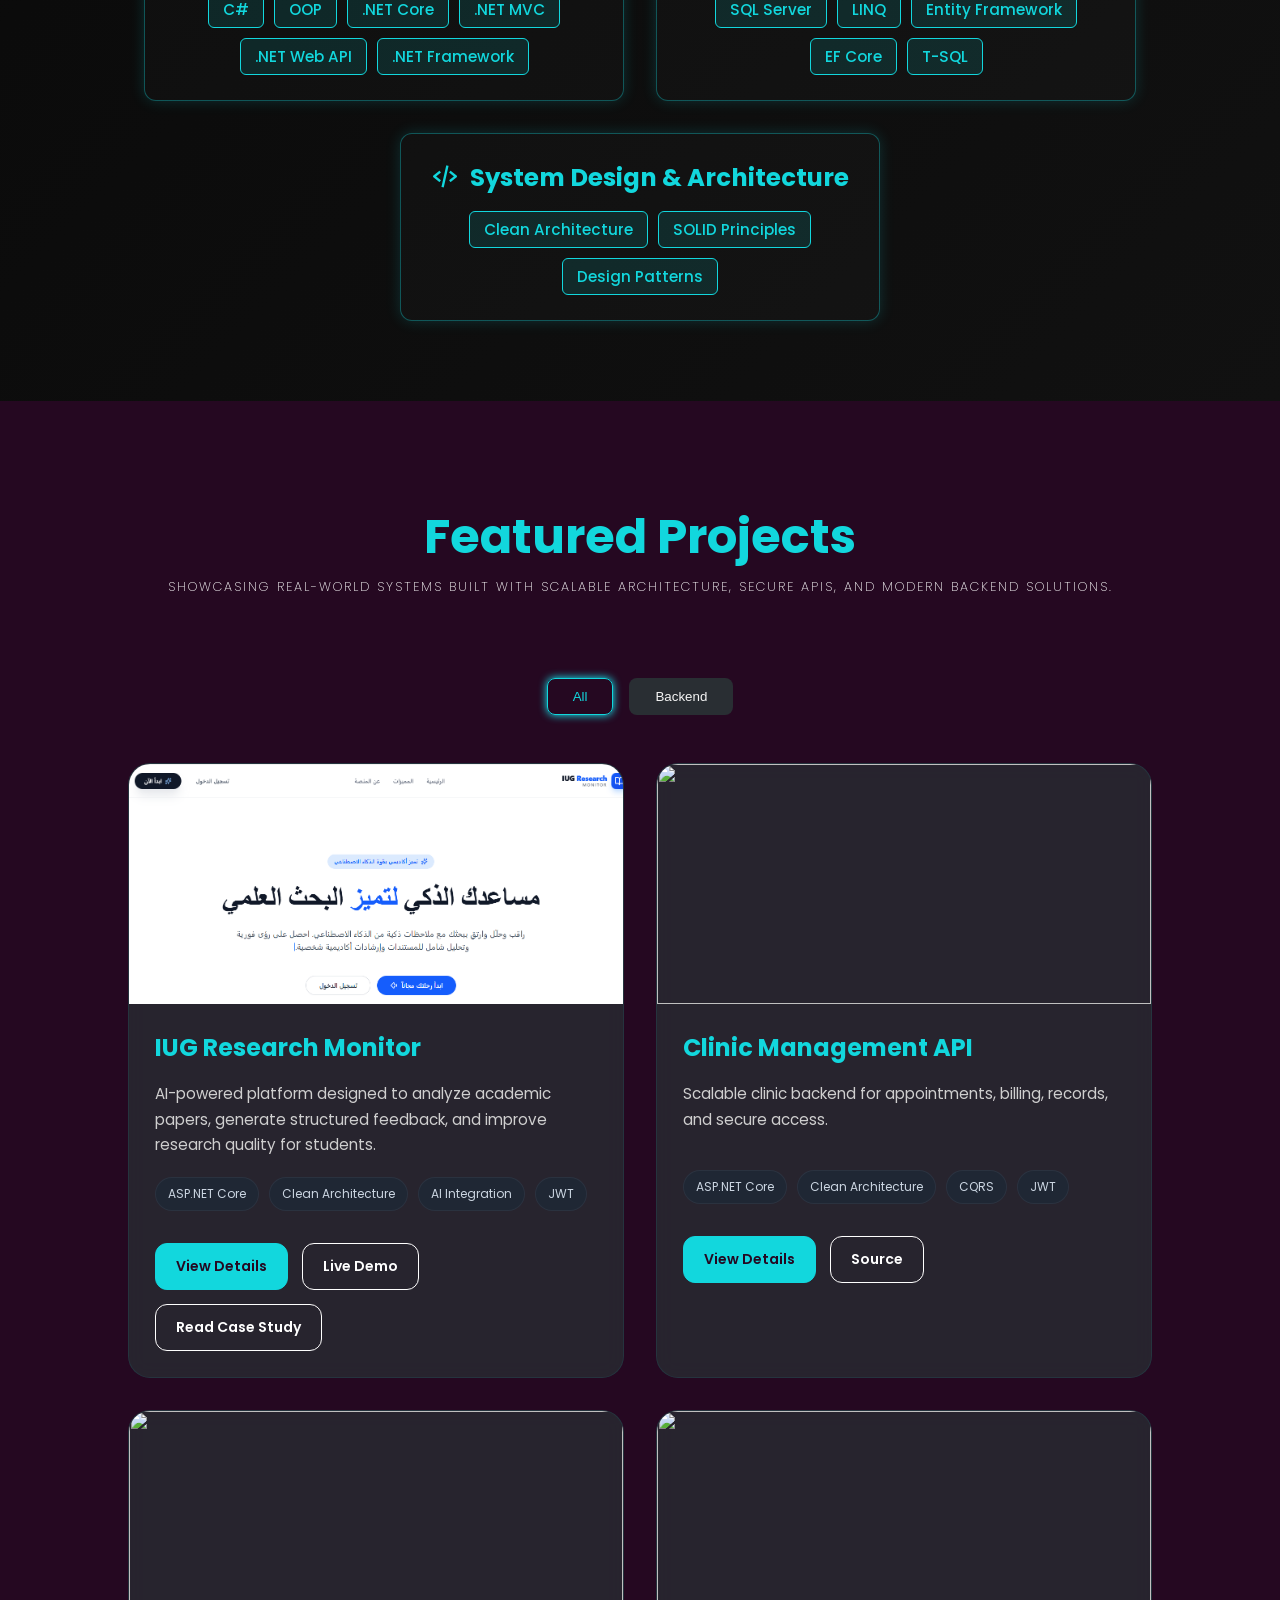
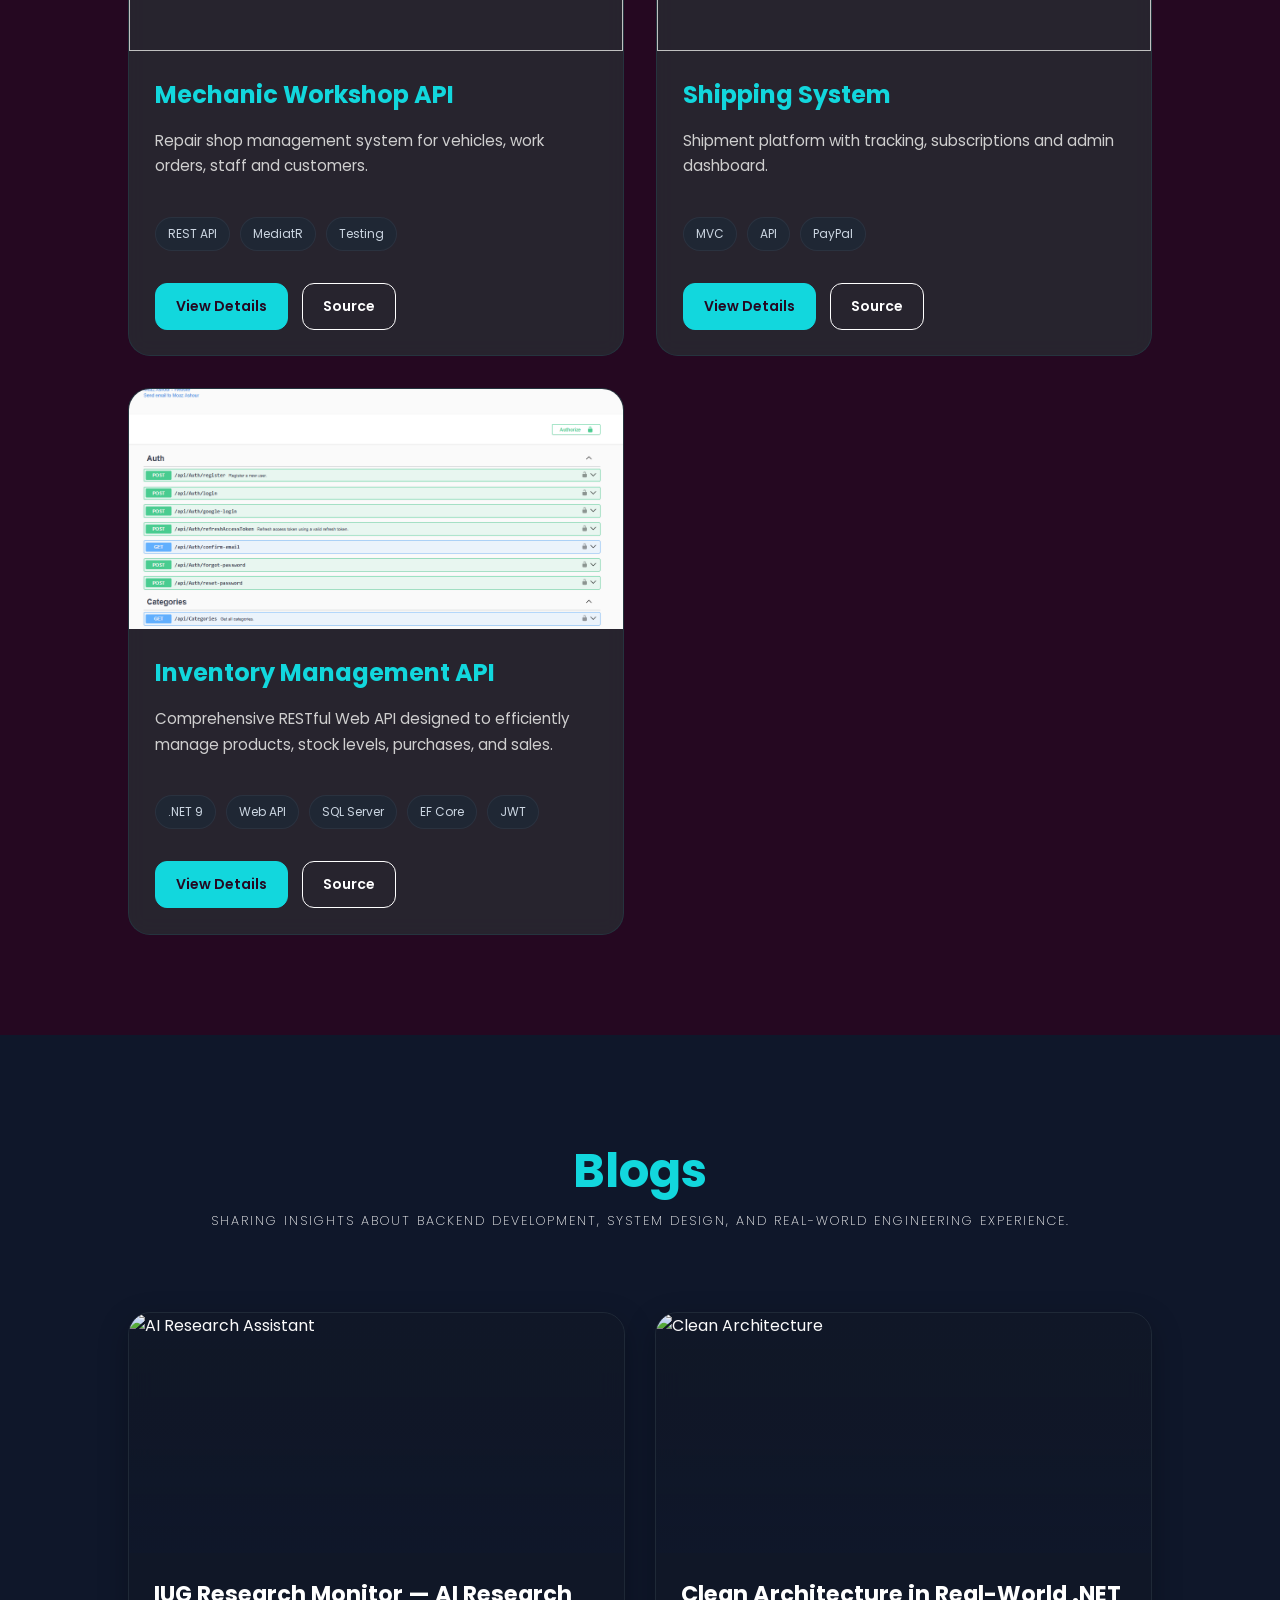
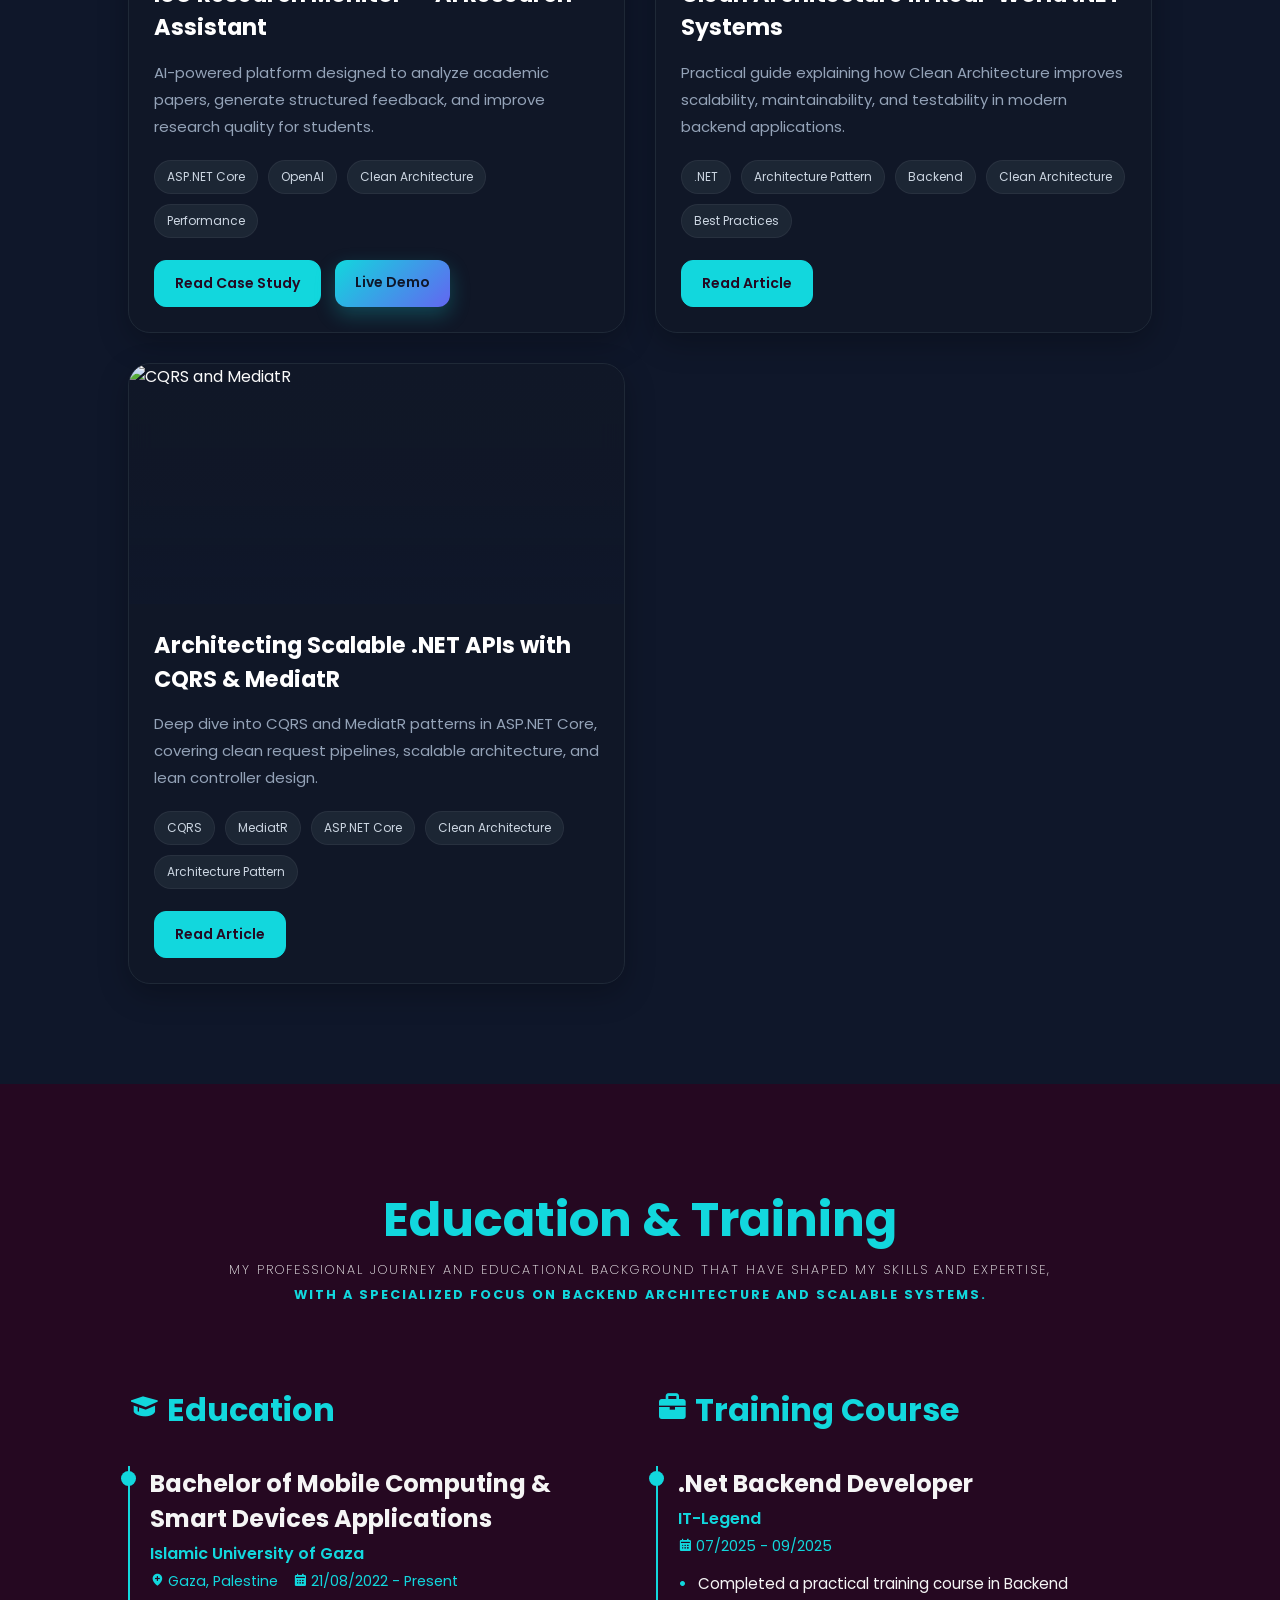
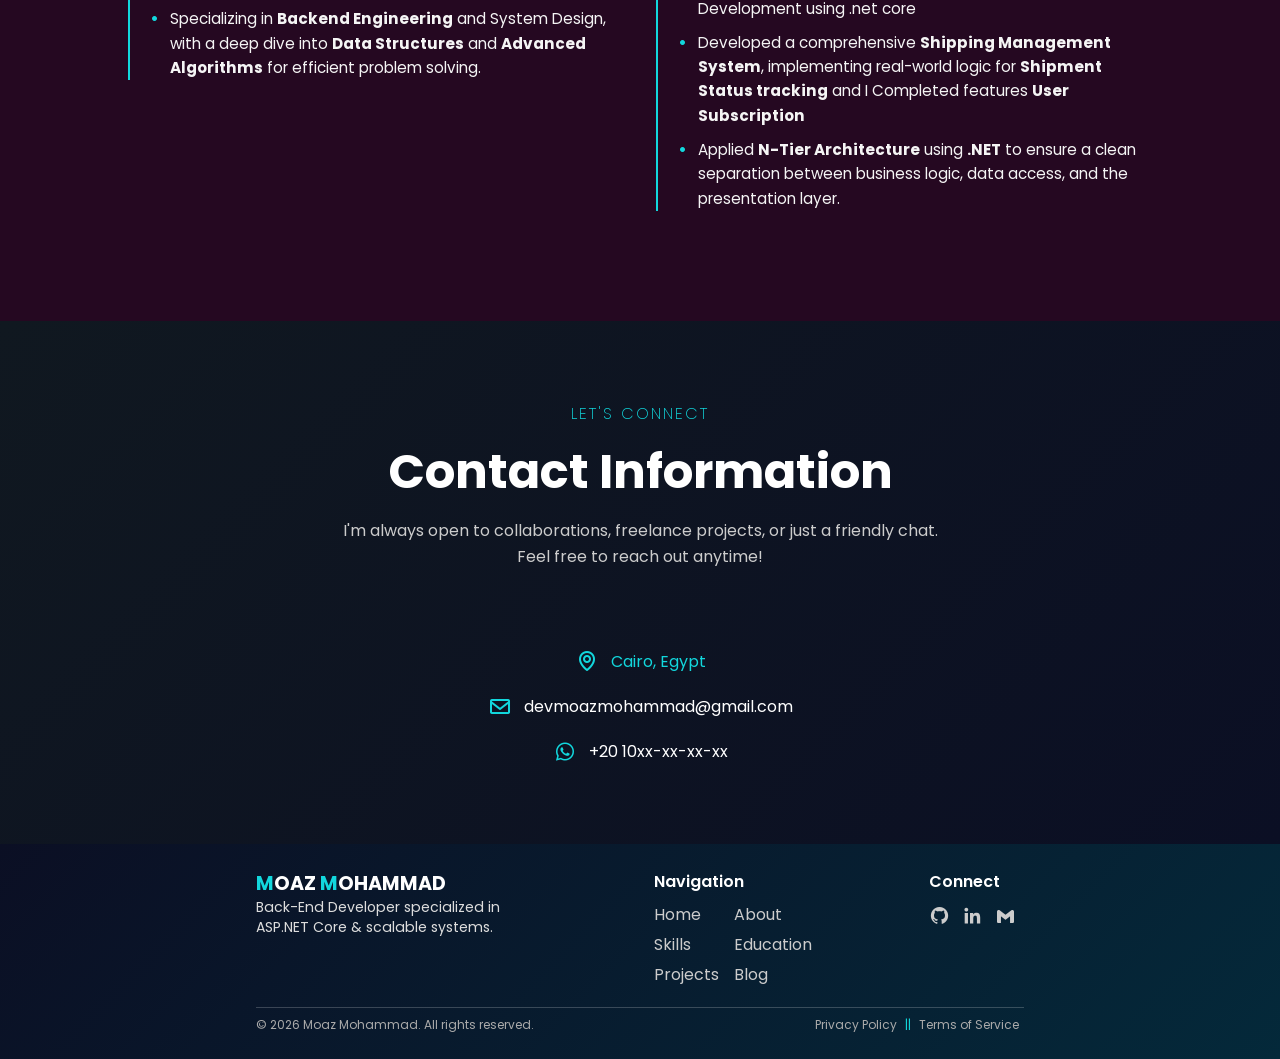
==== commit 1945777f: "Update portfolio design and content" ====
--- a/index.html
+++ b/index.html
@@ -6,6 +6,23 @@
     <meta name="viewport" content="width=device-width, initial-scale=1.0" />
     <title>MOAZ MOHAMMAD | BACKEND DEVELOPER</title>
     <link rel="stylesheet" href="Style.css" />
+
+    <meta
+      name="google-site-verification"
+      content="CRSp9B4n4rGB6vxp9wp9FlFqzMx2hupDDVmaZhitMPE"
+    />
+    <meta
+      name="description"
+      content="Personal portfolio of Moaz Mohammad - Backend Developer specializing in ASP.NET Core, C#, and Web APIs."
+    />
+
+    <meta
+      name="keywords"
+      content="Moaz, .NET Developer, C#, ASP.NET, Backend Developer, Portfolio"
+    />
+
+    <meta name="robots" content="index, follow" />
+
     <link
       href="https://unpkg.com/boxicons@2.1.4/css/boxicons.min.css"
       rel="stylesheet"
@@ -199,7 +216,9 @@
       </div>
 
       <div class="project-container">
-        <div class="project-box" data-category="backend">
+        <!-- Project 1 -->
+
+        <div class="project-box" data-category="All">
           <div class="project-img">
             <img src="Image/IUGMonitor.png" />
           </div>
@@ -256,7 +275,7 @@
           </div>
         </div>
 
-        <!-- Project 1 -->
+        <!-- Project 2 -->
         <div class="project-box" data-category="backend">
           <div class="project-img">
             <img src="Image/ClinicManagementApi.png" />
@@ -305,7 +324,7 @@
           </div>
         </div>
 
-        <!-- Project 2 -->
+        <!-- Project 3 -->
         <div class="project-box" data-category="backend">
           <div class="project-img">
             <img src="Image/MechanicShopApi.png" />
@@ -354,8 +373,8 @@
           </div>
         </div>
 
-        <!-- Project 3 -->
-        <div class="project-box">
+        <!-- Project 4 -->
+        <div class="project-box" data-category="All">
           <div class="project-img">
             <img src="Image/Shipping.png" />
           </div>
@@ -401,6 +420,57 @@
             </div>
           </div>
         </div>
+
+        <!-- Project 5 -->
+
+        <div class="project-box" data-category="backend">
+          <div class="project-img">
+            <img src="Image/Inventory.png" alt="Inventory Management System" />
+          </div>
+
+          <div class="project-content">
+            <h3>Inventory Management API</h3>
+
+            <p>
+              Comprehensive RESTful Web API designed to efficiently manage
+              products, stock levels, purchases, and sales.
+            </p>
+
+            <div class="tags">
+              <span class="tag">.NET 9</span>
+              <span class="tag">Web API</span>
+              <span class="tag">SQL Server</span>
+              <span class="tag">EF Core</span>
+              <span class="tag">JWT</span>
+            </div>
+
+            <div class="project-links">
+              <a
+                href="#"
+                class="link-btn live open-modal"
+                data-title="Inventory Management System (RESTful Web API)"
+                data-video="https://www.youtube.com/embed/2xhzJjFSKTg"
+                data-desc="A layered architecture web application for tracking stock flow, automating purchase/sales workflows, and securing user operations via ASP.NET Identity and role-based validation."
+                data-items='[
+          "Product & Stock Management (Track items, categories, and physical quantities in real-time)",
+          "Purchase & Sales Workflow (Manage full order lifecycle from supplier to customer)",
+          "Role-Based Access Control (Admin with full access, Inventory Manager for warehouse operations)",
+          "Design Patterns: Built using Repository Pattern and Unit of Work for high scalability"
+        ]'
+              >
+                View Details
+              </a>
+
+              <a
+                href="https://github.com/Moaz-Ash0ur/Inventory-Management-API.git"
+                class="link-btn source"
+                target="_blank"
+              >
+                Source
+              </a>
+            </div>
+          </div>
+        </div>
       </div>
     </section>
 
@@ -429,6 +499,7 @@
     <section class="blogs-section" id="blogs">
       <div class="main-text">
         <h2 class="heading">Blogs</h2>
+
         <span>
           Sharing insights about backend development, system design, and
           real-world engineering experience.
@@ -438,62 +509,112 @@
       <div class="blogs-grid">
         <!-- Blog Card -->
         <div class="blog-card">
-          <h3>IUG Research Monitor — AI Research Assistant</h3>
-
-          <p>
-            AI-powered platform designed to analyze academic papers, generate
-            structured feedback, and improve research quality for students.
-          </p>
-
-          <div class="tags">
-            <span class="tag">ASP.NET Core</span>
-            <span class="tag">OpenAI</span>
-            <span class="tag">Clean Architecture</span>
-            <span class="tag">Performance</span>
-          </div>
-
-          <div class="project-links">
-            <a
-              href="./blogs/IUGMonitorBlog.html"
-              class="link-btn live open-blog"
-            >
-              Read Case Study
-            </a>
-
-            <a
-              href="https://iug-monitor.vercel.app/"
-              class="demo-btn"
-              target="_blank"
-            >
-              Live Demo
-            </a>
+          <div class="blog-image">
+            <img
+              src="./blogs/images/IUG-Monitor.png"
+              alt="AI Research Assistant"
+            />
+          </div>
+
+          <div class="blog-content">
+            <h3>IUG Research Monitor — AI Research Assistant</h3>
+
+            <p>
+              AI-powered platform designed to analyze academic papers, generate
+              structured feedback, and improve research quality for students.
+            </p>
+
+            <div class="tags">
+              <span class="tag">ASP.NET Core</span>
+              <span class="tag">OpenAI</span>
+              <span class="tag">Clean Architecture</span>
+              <span class="tag">Performance</span>
+            </div>
+
+            <div class="project-links">
+              <a
+                href="./blogs/IUGMonitorBlog.html"
+                class="link-btn live open-blog"
+              >
+                Read Case Study
+              </a>
+
+              <a
+                href="https://iug-monitor.vercel.app/"
+                class="demo-btn"
+                target="_blank"
+              >
+                Live Demo
+              </a>
+            </div>
           </div>
         </div>
 
         <!-- Blog Card 2 -->
         <div class="blog-card">
-          <h3>Clean Architecture in Real-World .NET Systems</h3>
-
-          <p>
-            Practical guide explaining how Clean Architecture improves
-            scalability, maintainability, and testability in modern backend
-            applications.
-          </p>
-
-          <div class="tags">
-            <span class="tag">.NET</span>
-            <span class="tag">Architecture</span>
-            <span class="tag">Backend</span>
-            <span class="tag">Best Practices</span>
-          </div>
-
-          <div class="project-links">
-            <a
-              href="./blogs/CleanArchitectureBlog.html"
-              class="link-btn live open-blog"
-            >
-              Read Article
-            </a>
+          <div class="blog-image">
+            <img
+              src="./blogs/images/Clean architecture.png"
+              alt="Clean Architecture"
+            />
+          </div>
+
+          <div class="blog-content">
+            <h3>Clean Architecture in Real-World .NET Systems</h3>
+
+            <p>
+              Practical guide explaining how Clean Architecture improves
+              scalability, maintainability, and testability in modern backend
+              applications.
+            </p>
+
+            <div class="tags">
+              <span class="tag">.NET</span>
+              <span class="tag">Architecture Pattern</span>
+              <span class="tag">Backend</span>
+              <span class="tag">Clean Architecture</span>
+              <span class="tag">Best Practices</span>
+            </div>
+
+            <div class="project-links">
+              <a
+                href="./blogs/CleanArchitectureBlog.html"
+                class="link-btn live open-blog"
+              >
+                Read Article
+              </a>
+            </div>
+          </div>
+        </div>
+
+        <!-- Blog Card 3 -->
+        <div class="blog-card">
+          <div class="blog-image">
+            <img src="./blogs/images/CQRS.png" alt="CQRS and MediatR" />
+          </div>
+
+          <div class="blog-content">
+            <h3>Architecting Scalable .NET APIs with CQRS & MediatR</h3>
+
+            <p>
+              Deep dive into CQRS and MediatR patterns in ASP.NET Core, covering
+              clean request pipelines, scalable architecture, and lean
+              controller design.
+            </p>
+
+            <div class="tags">
+              <span class="tag">CQRS</span>
+              <span class="tag">MediatR</span>
+              <span class="tag">ASP.NET Core</span>
+              <span class="tag">Clean Architecture</span>
+              <span class="tag">Architecture Pattern</span>
+            </div>
+
+            <div class="project-links">
+              <a href="./blogs/CQRSBlog.html" class="link-btn live open-blog">
+                Read Article
+              </a>
+            </div>
           </div>
         </div>
       </div>
@@ -630,8 +751,8 @@
             </ul>
             <ul>
               <li><a href="#about">About</a></li>
-              <li><a href="#Education">Education</a></li>
-              <li><a href="#Blog">Blog</a></li>
+              <li><a href="#education">Education</a></li>
+              <li><a href="#blogs">Blog</a></li>
             </ul>
           </div>
         </div>
--- a/Style.css
+++ b/Style.css
@@ -1341,117 +1341,262 @@
   }
 }
 
-*---------------------------------------Blogs
-  Section
-  ------------------------------------------*/
-  .blogs-section {
-  padding: 80px 10%;
+/*---------------------------------------
+Blogs Section
+------------------------------------------*/
+
+.blogs-section {
+  padding: 100px 10%;
   background: #0f172a;
   color: white;
 }
 
-.section-title {
-  font-size: 32px;
-  margin-bottom: 30px;
-}
-
 .blogs-grid {
   display: grid;
-  grid-template-columns: repeat(auto-fit, minmax(300px, 1fr));
-  gap: 20px;
-}
+  grid-template-columns: repeat(auto-fit, minmax(340px, 1fr));
+  gap: 30px;
+  margin-top: 50px;
+}
+
+/* ---------------- Card ---------------- */
 
 .blog-card {
-  background: #111827;
-  padding: 20px;
+  background: rgba(17, 24, 39, 0.9);
+  border: 1px solid #1f2937;
+  border-radius: 22px;
+
+  overflow: hidden;
+
+  transition: 0.35s ease;
+
+  position: relative;
+
+  backdrop-filter: blur(12px);
+
+  box-shadow: 0 10px 30px rgba(0, 0, 0, 0.25);
+}
+
+.blog-card:hover {
+  transform: translateY(-10px);
+
+  border-color: var(--hover-color);
+
+  box-shadow:
+    0 15px 40px rgba(18, 215, 221, 0.18),
+    0 0 20px rgba(18, 215, 221, 0.12);
+}
+
+/* ---------------- Image ---------------- */
+
+.blog-image {
+  width: 100%;
+  height: 240px;
+  overflow: hidden;
+  position: relative;
+}
+
+.blog-image img {
+  width: 100%;
+  height: 100%;
+
+  object-fit: cover;
+
+  transition: 0.5s ease;
+}
+
+.blog-card:hover .blog-image img {
+  transform: scale(1.08);
+}
+
+/* Overlay Glow */
+
+.blog-image::after {
+  content: "";
+
+  position: absolute;
+  inset: 0;
+
+  background: linear-gradient(
+    to top,
+    rgba(15, 23, 42, 0.95),
+    rgba(15, 23, 42, 0.2),
+    transparent
+  );
+}
+
+/* ---------------- Content ---------------- */
+
+.blog-content {
+  padding: 25px;
+}
+
+.blog-card h3 {
+  font-size: 1.4rem;
+  margin-bottom: 14px;
+  line-height: 1.5;
+
+  color: white;
+}
+
+.blog-card p {
+  color: #94a3b8;
+
+  font-size: 15px;
+
+  line-height: 1.8;
+
+  margin-bottom: 20px;
+}
+
+/* ---------------- Tags ---------------- */
+
+.tags {
+  display: flex;
+  flex-wrap: wrap;
+
+  gap: 10px;
+
+  margin-bottom: 22px;
+}
+
+.tags .tag {
+  background: rgba(31, 41, 55, 0.9);
+
+  border: 1px solid rgba(255, 255, 255, 0.05);
+
+  color: #cbd5e1;
+
+  padding: 7px 12px;
+
+  font-size: 12px;
+
+  border-radius: 30px;
+
+  transition: 0.3s;
+}
+
+.tags .tag:hover {
+  background: rgba(18, 215, 221, 0.12);
+
+  border-color: rgba(18, 215, 221, 0.3);
+
+  color: var(--hover-color);
+}
+
+/* ---------------- Buttons ---------------- */
+
+.project-links {
+  display: flex;
+  flex-wrap: wrap;
+
+  gap: 14px;
+
+  margin-top: 10px;
+}
+
+/* Main Button */
+
+.link-btn,
+.demo-btn {
+  padding: 12px 20px;
+
   border-radius: 12px;
-  transition: 0.3s;
-  border: 1px solid #1f2937;
-}
-
-.blog-card:hover {
-  transform: translateY(-5px);
-  border-color: #3b82f6;
-}
-
-.blog-card h3 {
-  margin-bottom: 10px;
-}
-
-.blog-card p {
-  color: #9ca3af;
-  font-size: 14px;
-}
-
-.tags {
-  margin-top: 10px;
-}
-
-.tags span {
-  background: #1f2937;
-  padding: 4px 8px;
-  font-size: 12px;
-  border-radius: 6px;
-  margin-right: 5px;
-}
-
-.read-more {
-  margin-top: 15px;
-  background: #3b82f6;
-  border: none;
-  padding: 8px 12px;
-  color: white;
-  cursor: pointer;
-  border-radius: 6px;
-}
-
-/* ------------------Blog Cart demo btn------------------------ */
-
-.project-links {
-  display: flex;
-  gap: 12px;
-  margin-top: 15px;
-}
-
-.demo-btn {
-  padding: 10px 18px;
-  border-radius: 10px;
+
   font-size: 14px;
   font-weight: 600;
+
   text-decoration: none;
+
+  transition: 0.3s ease;
+
+  position: relative;
+
+  overflow: hidden;
+}
+
+/* Read Button */
+
+.link-btn {
+  background: transparent;
+
+  border: 1px solid var(--hover-color);
+
+  color: var(--hover-color);
+}
+
+.link-btn:hover {
+  background: var(--hover-color);
+
   color: #0f172a;
 
+  box-shadow: 0 0 20px rgba(18, 215, 221, 0.35);
+}
+
+/* Demo Button */
+
+.demo-btn {
+  color: #0f172a;
+
   background: linear-gradient(135deg, #12d7dd, #6366f1);
+
   box-shadow: 0 8px 20px rgba(18, 215, 221, 0.25);
-
-  transition: 0.3s;
-  position: relative;
-  overflow: hidden;
-}
-
-/* Hover glow */
+}
+
 .demo-btn:hover {
   transform: translateY(-3px);
+
   box-shadow: 0 12px 30px rgba(18, 215, 221, 0.45);
 }
 
-/* Shine effect */
+/* Shine Effect */
+
 .demo-btn::after {
   content: "";
+
   position: absolute;
+
   top: 0;
   left: -100%;
+
   width: 100%;
   height: 100%;
+
   background: linear-gradient(
     120deg,
     transparent,
     rgba(255, 255, 255, 0.4),
     transparent
   );
+
   transition: 0.5s;
 }
 
 .demo-btn:hover::after {
   left: 100%;
 }
+
+/* ---------------- Responsive ---------------- */
+
+@media (max-width: 768px) {
+  .blogs-section {
+    padding: 80px 5%;
+  }
+
+  .blog-image {
+    height: 200px;
+  }
+
+  .blog-card h3 {
+    font-size: 1.2rem;
+  }
+
+  .project-links {
+    flex-direction: column;
+  }
+
+  .link-btn,
+  .demo-btn {
+    width: 100%;
+    text-align: center;
+  }
+}
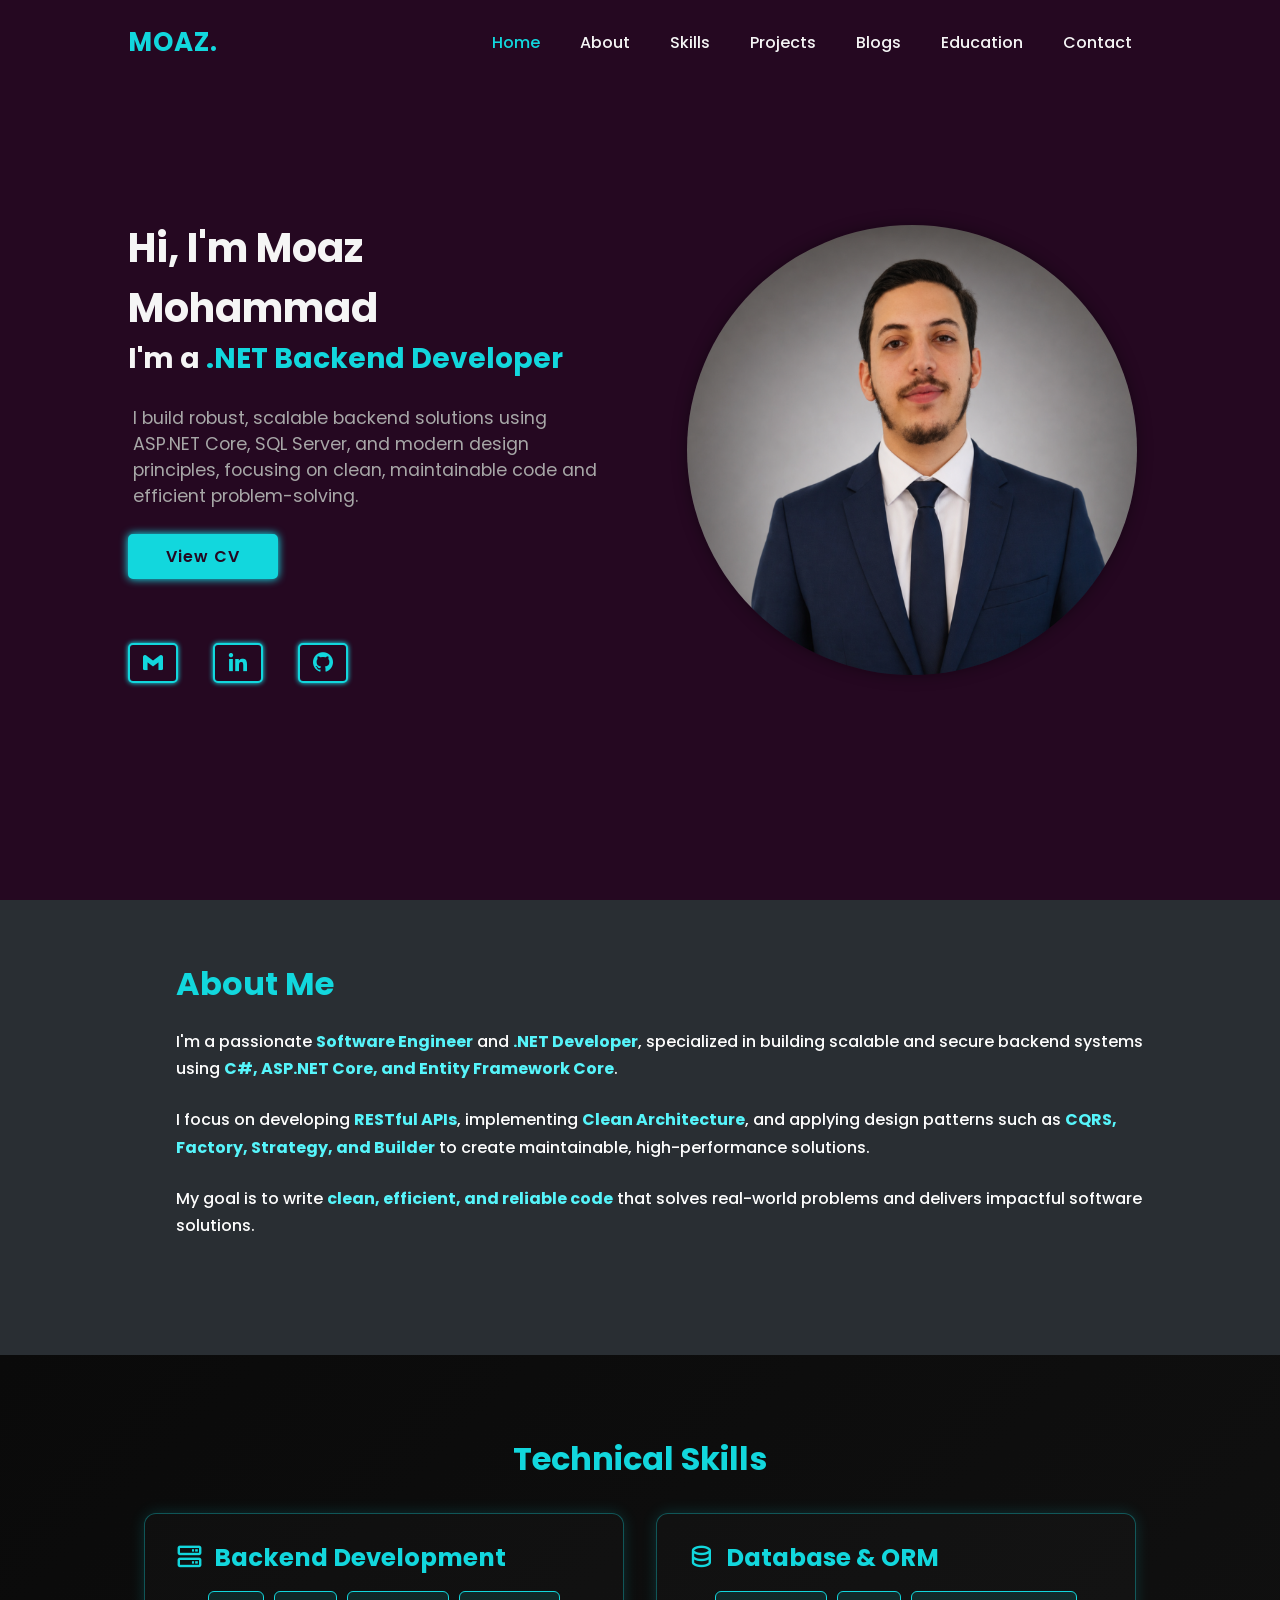
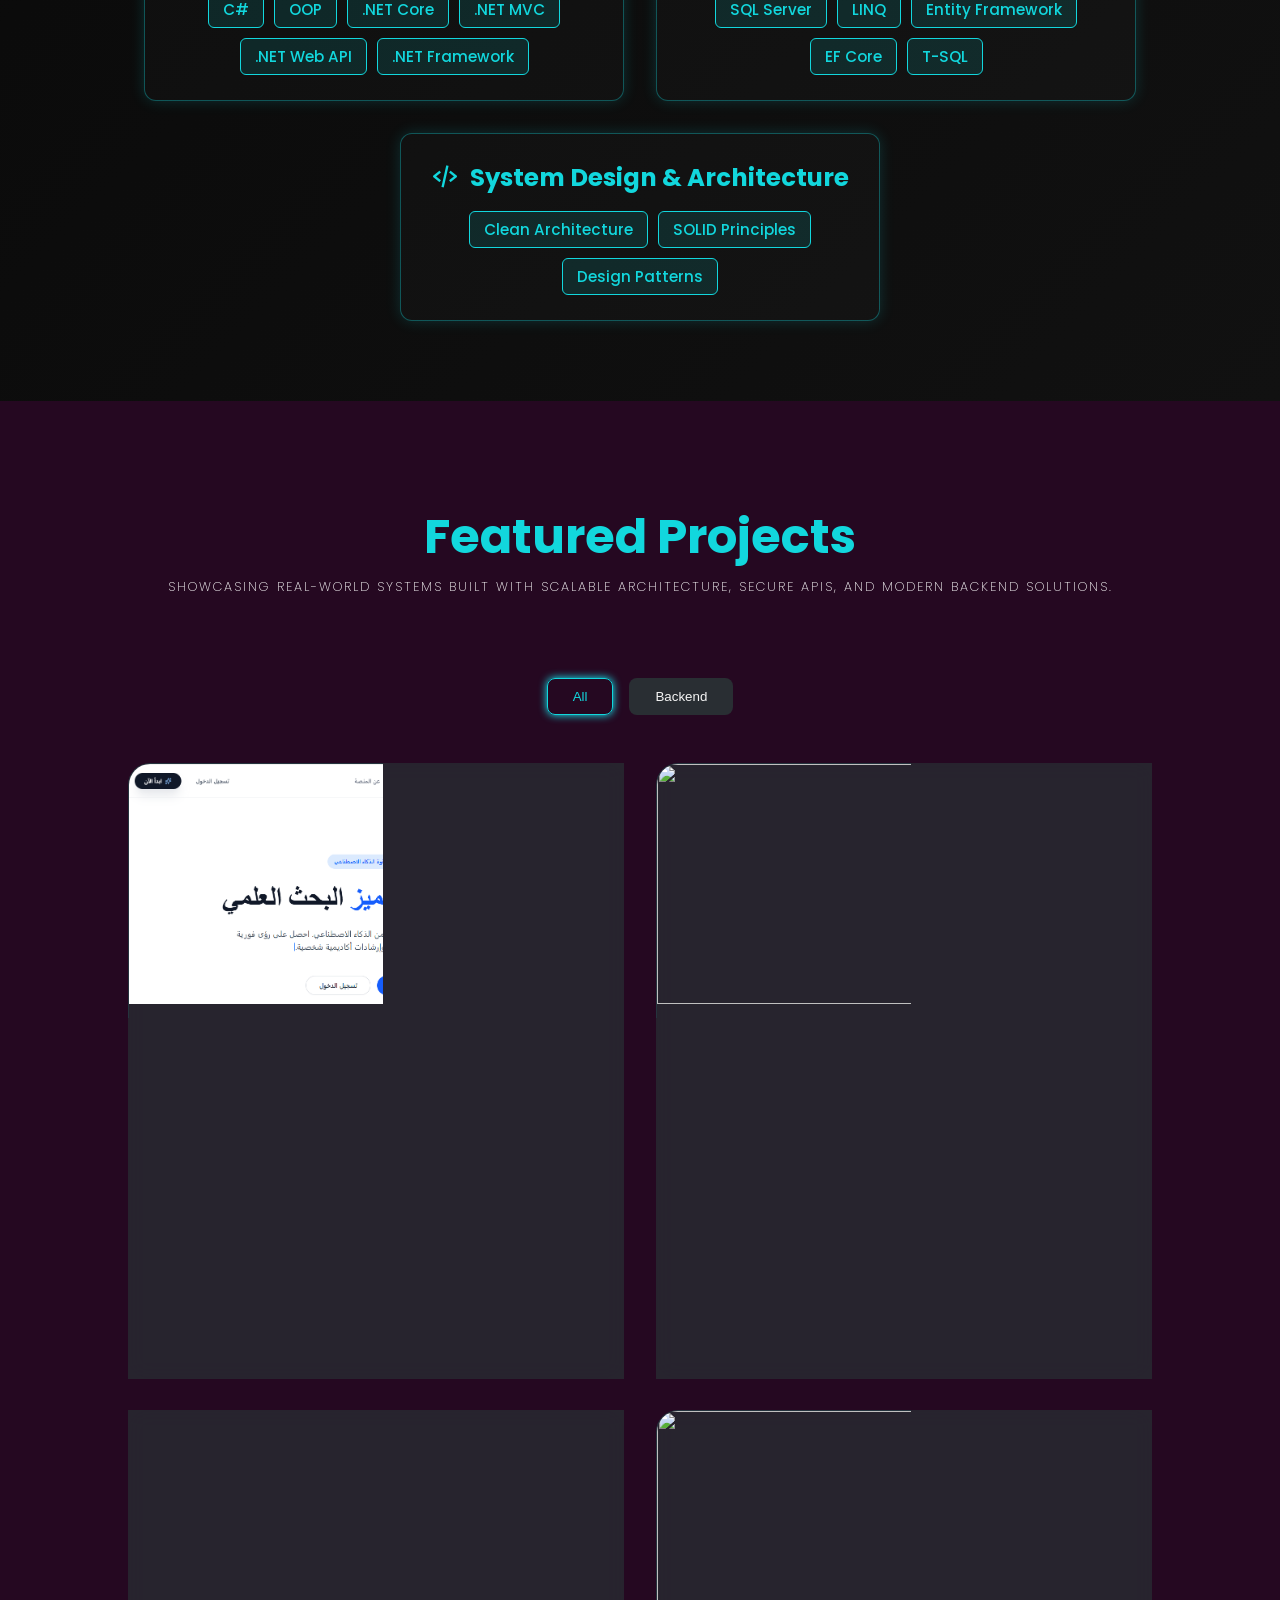
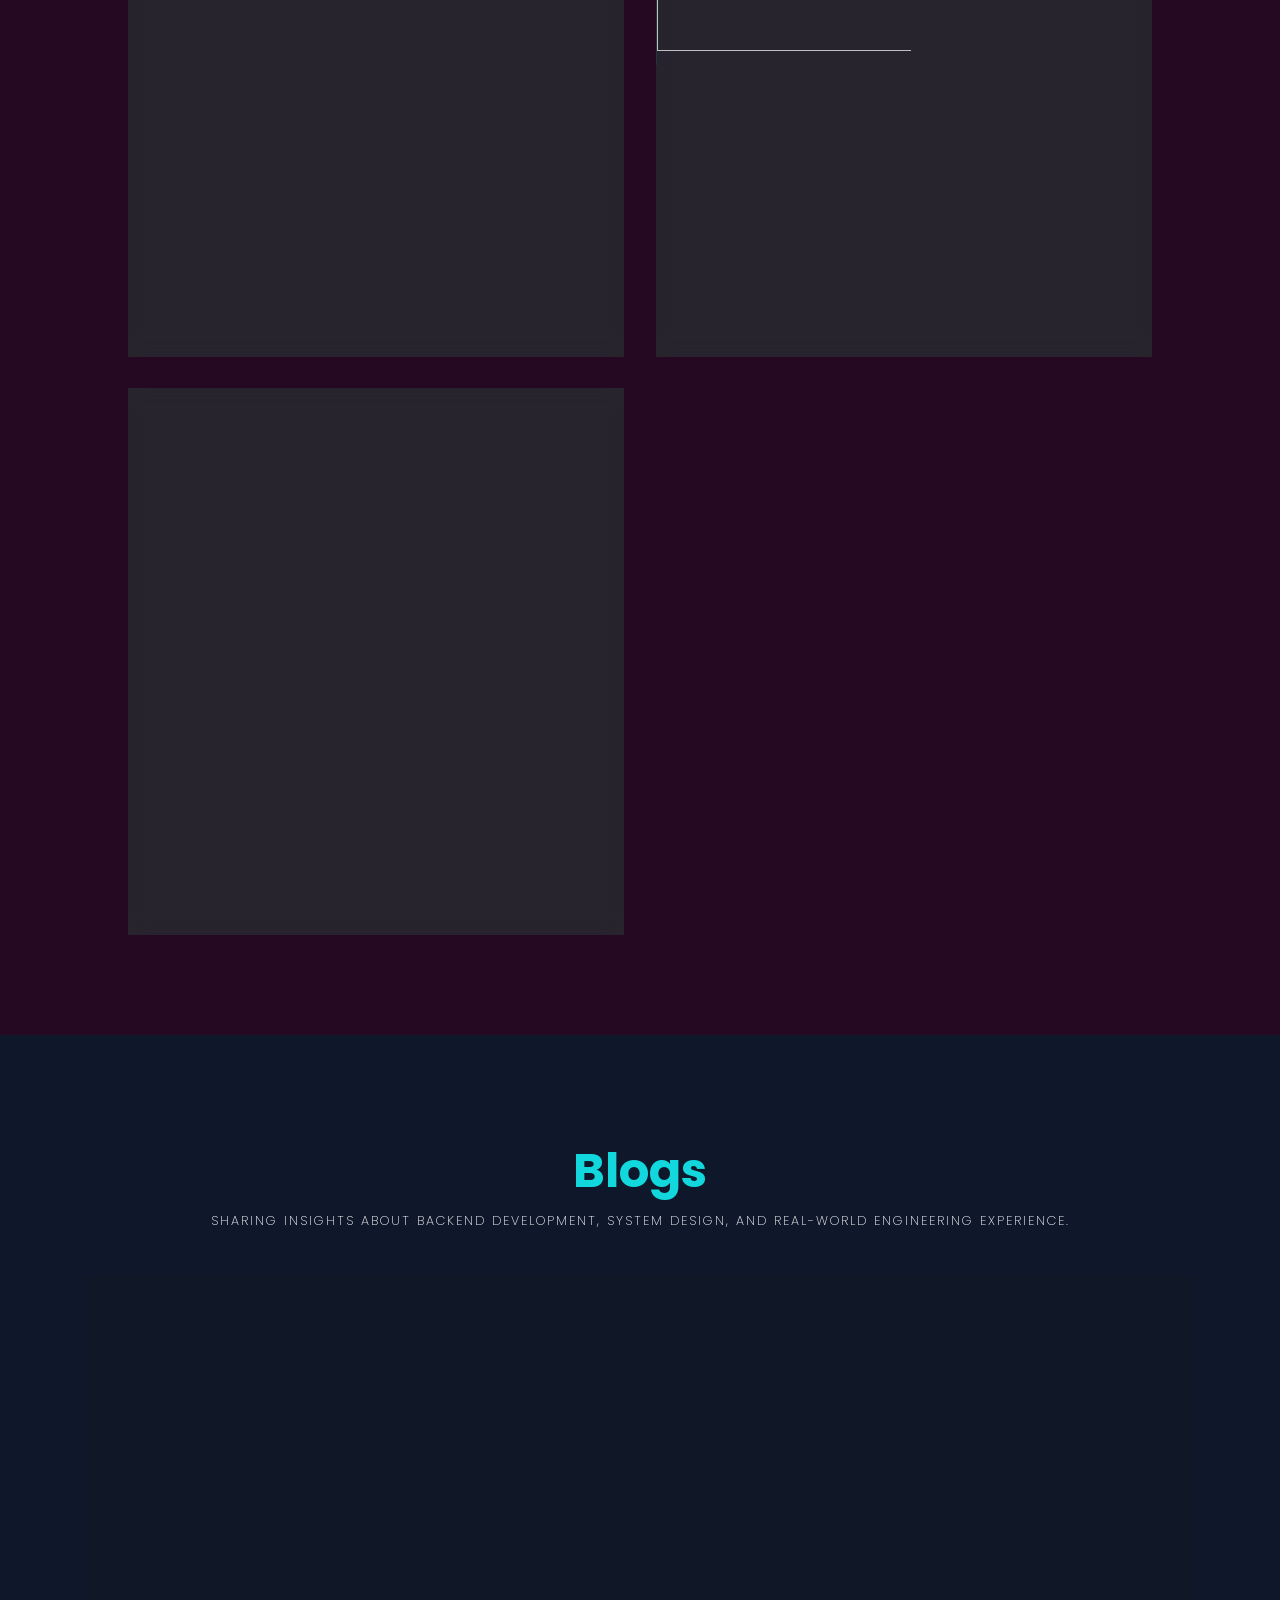
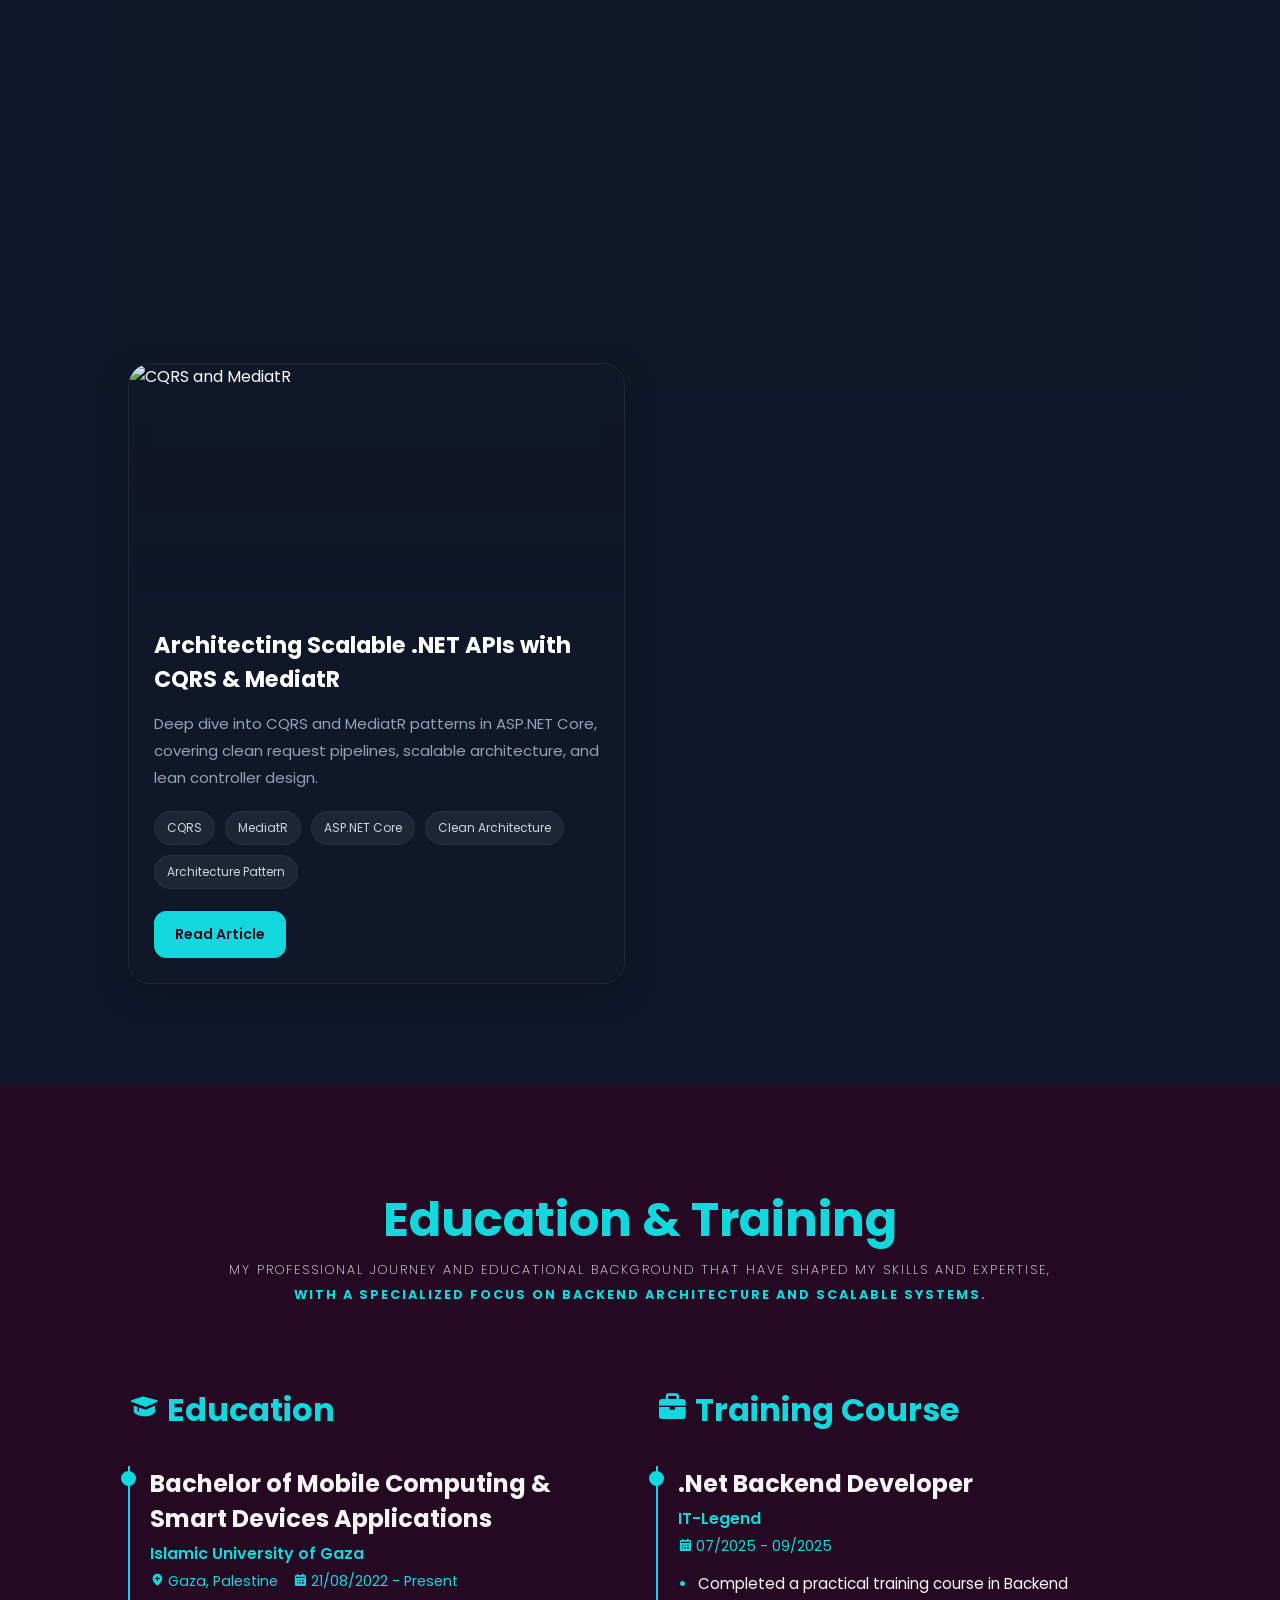
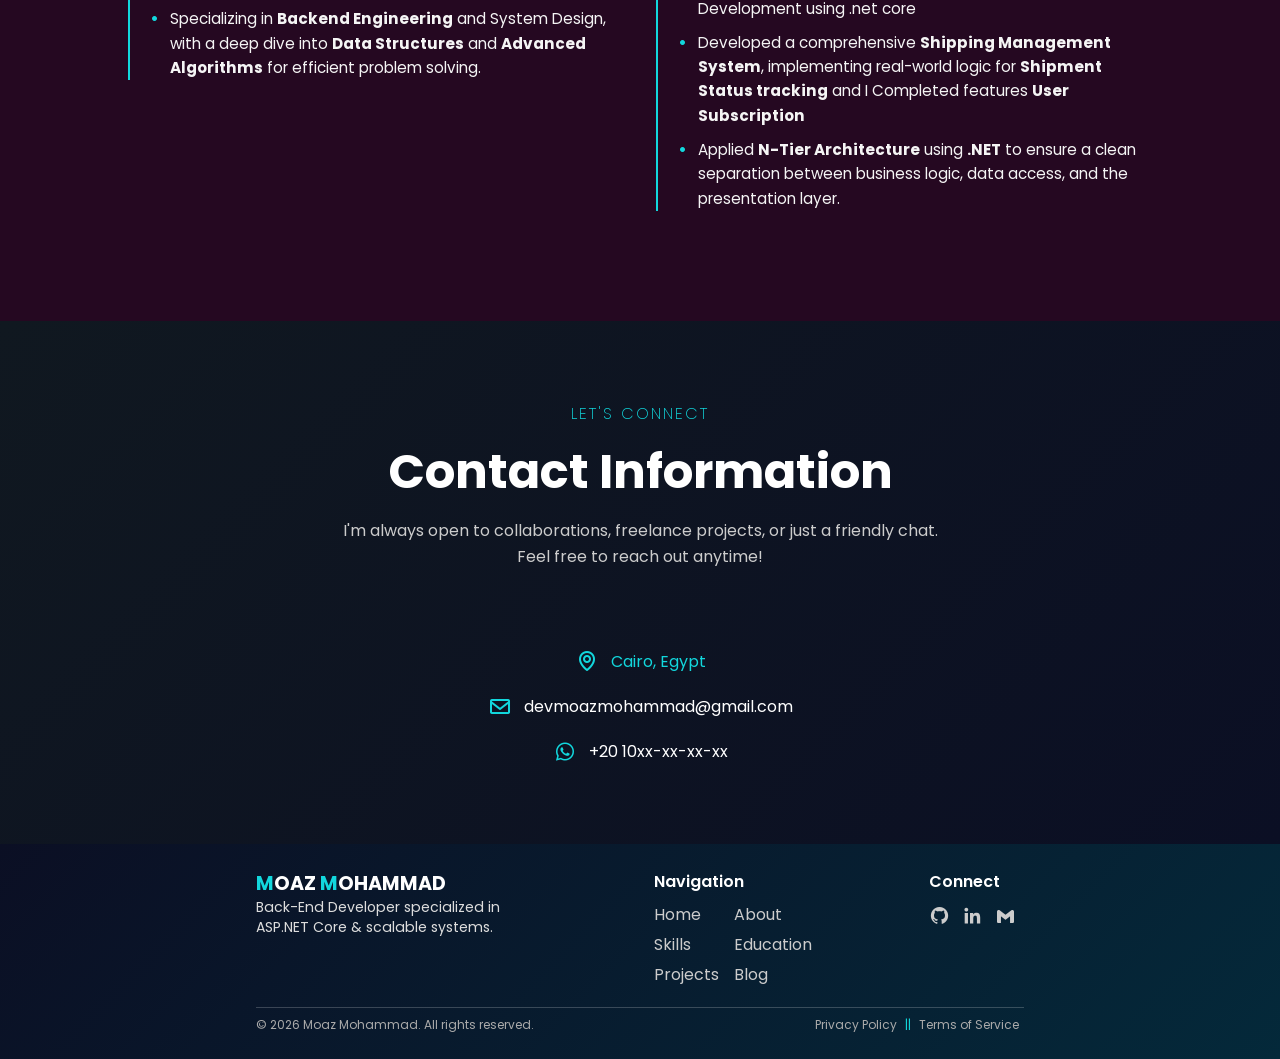
==== commit 1e27bbcc: "fix image path" ====
--- a/index.html
+++ b/index.html
@@ -511,7 +511,7 @@
         <div class="blog-card">
           <div class="blog-image">
             <img
-              src="./blogs/images/IUG-Monitor.png"
+              src="blogs/images/IUG-Monitor.png"
               alt="AI Research Assistant"
             />
           </div>
@@ -554,7 +554,7 @@
         <div class="blog-card">
           <div class="blog-image">
             <img
-              src="./blogs/images/Clean architecture.png"
+              src="blogs/images/Clean architecture.png"
               alt="Clean Architecture"
             />
           </div>
@@ -590,7 +590,7 @@
         <!-- Blog Card 3 -->
         <div class="blog-card">
           <div class="blog-image">
-            <img src="./blogs/images/CQRS.png" alt="CQRS and MediatR" />
+            <img src="blogs/images/CQRS.png" alt="CQRS and MediatR" />
           </div>
 
           <div class="blog-content">
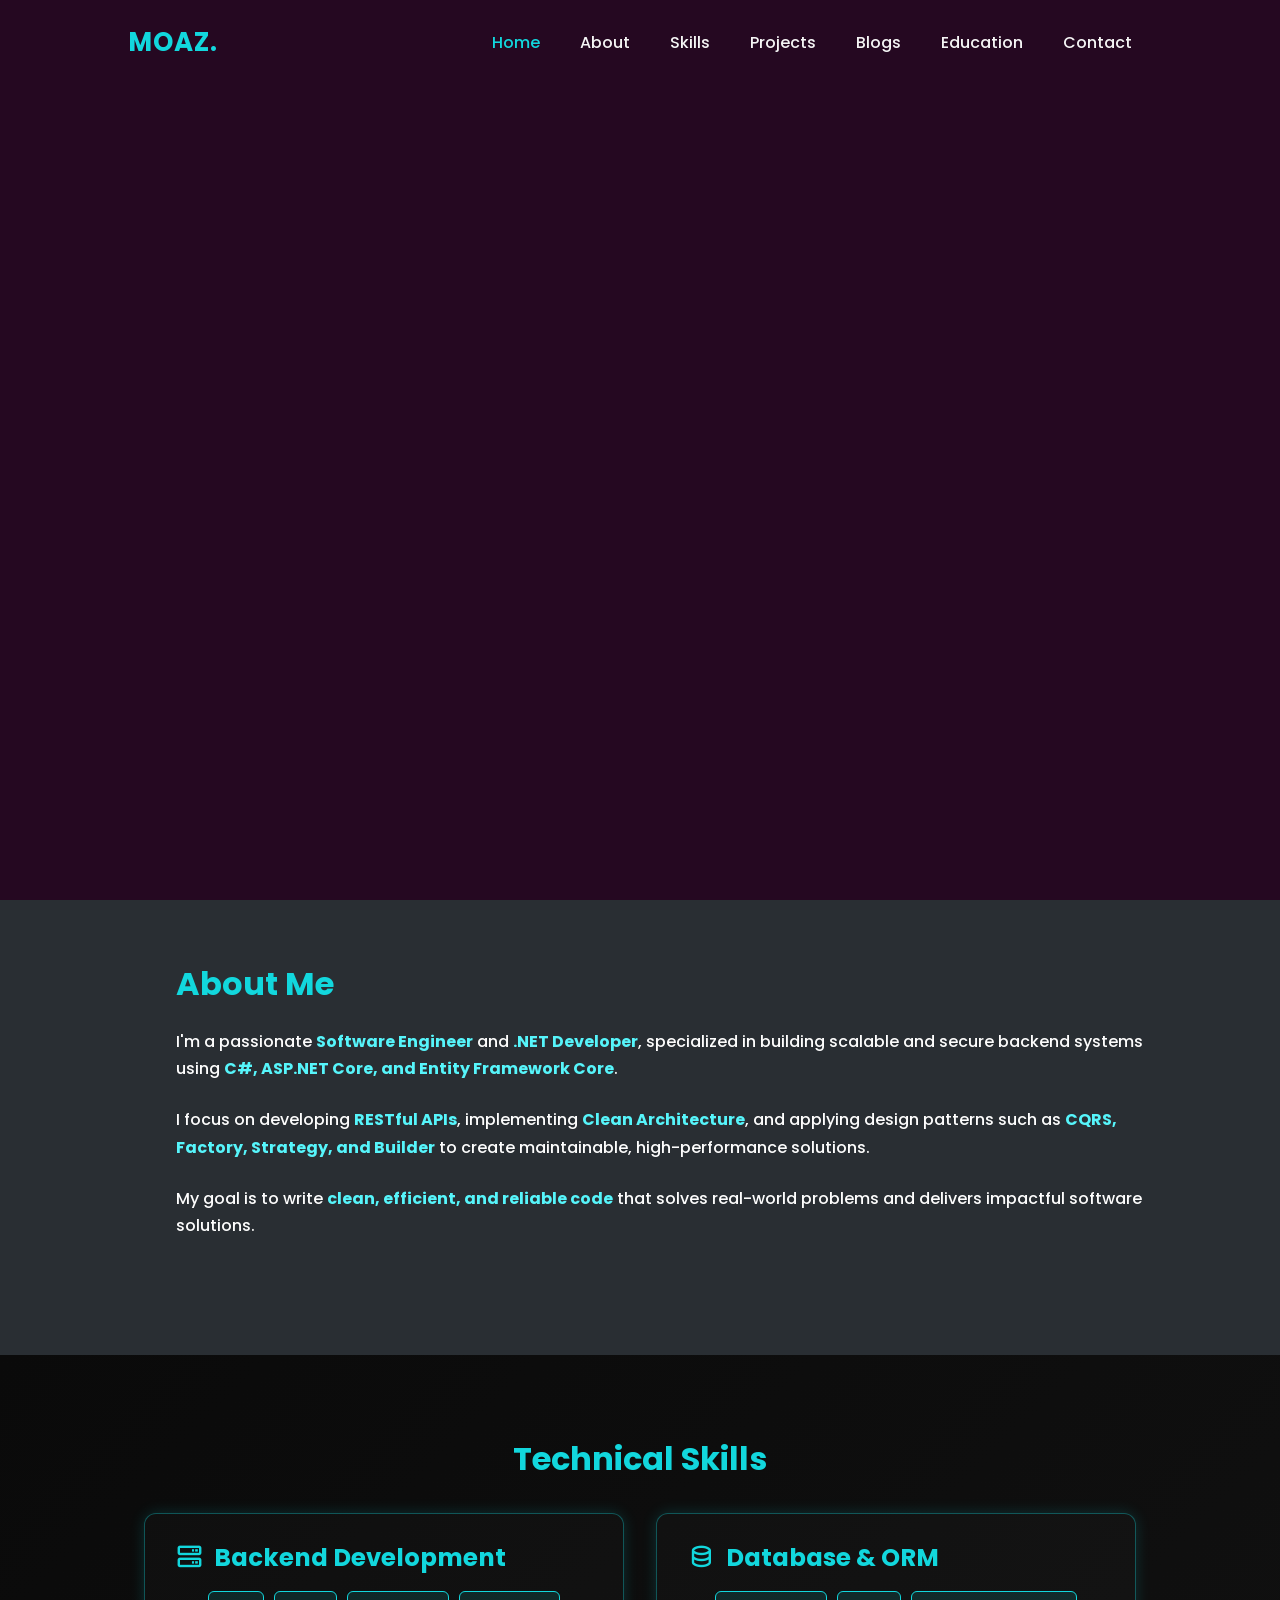
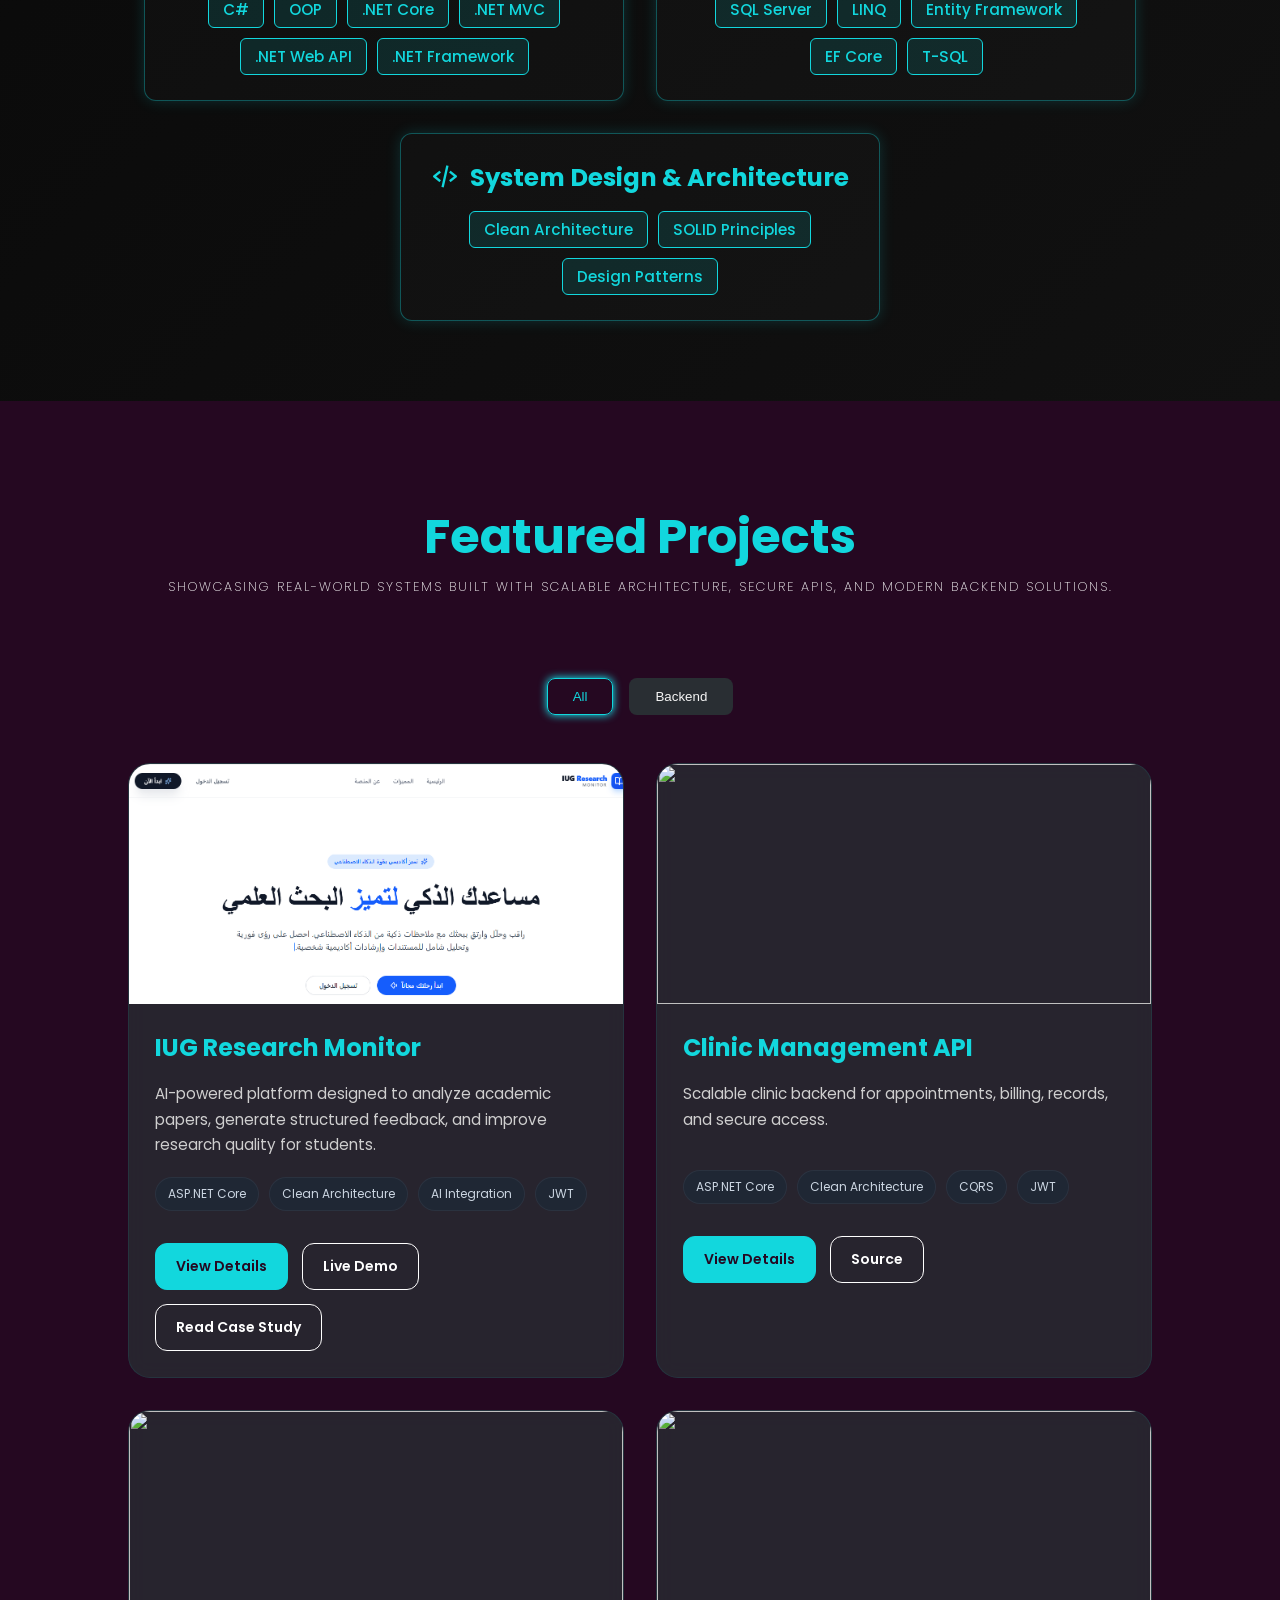
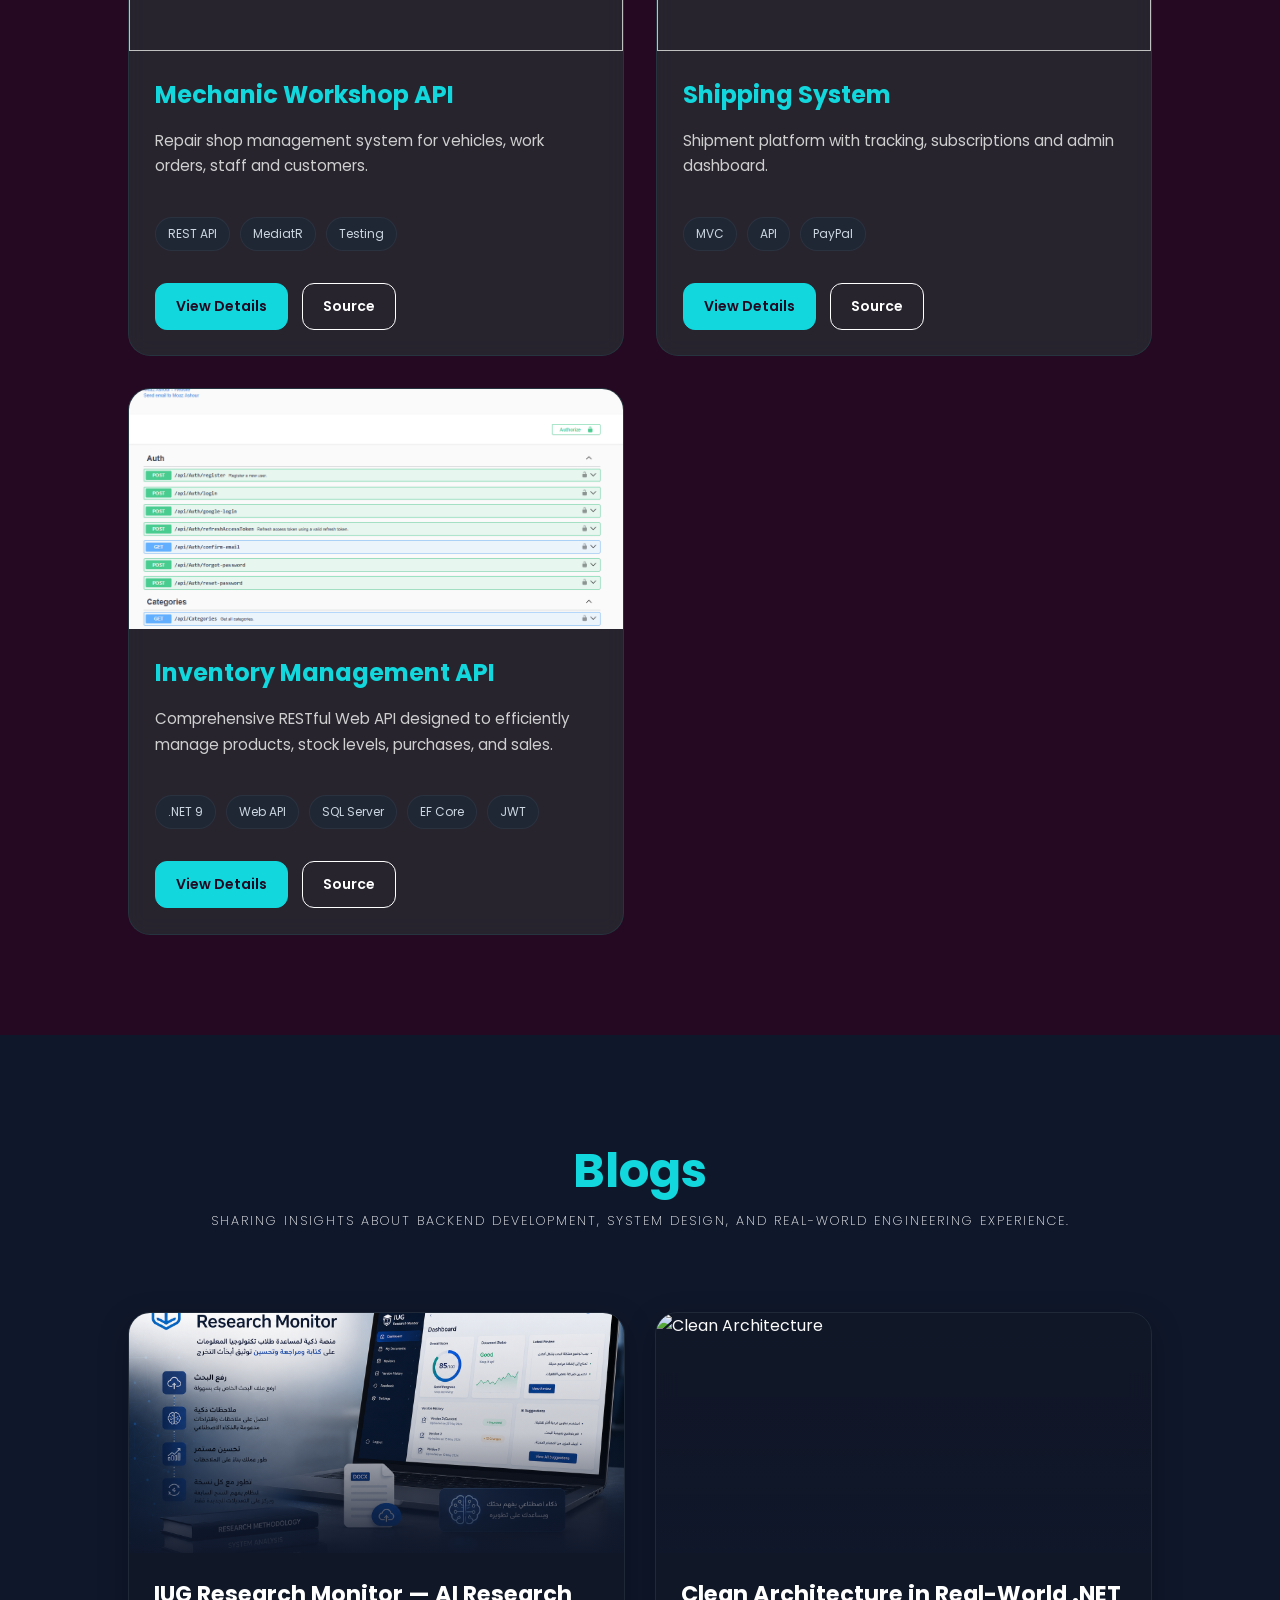
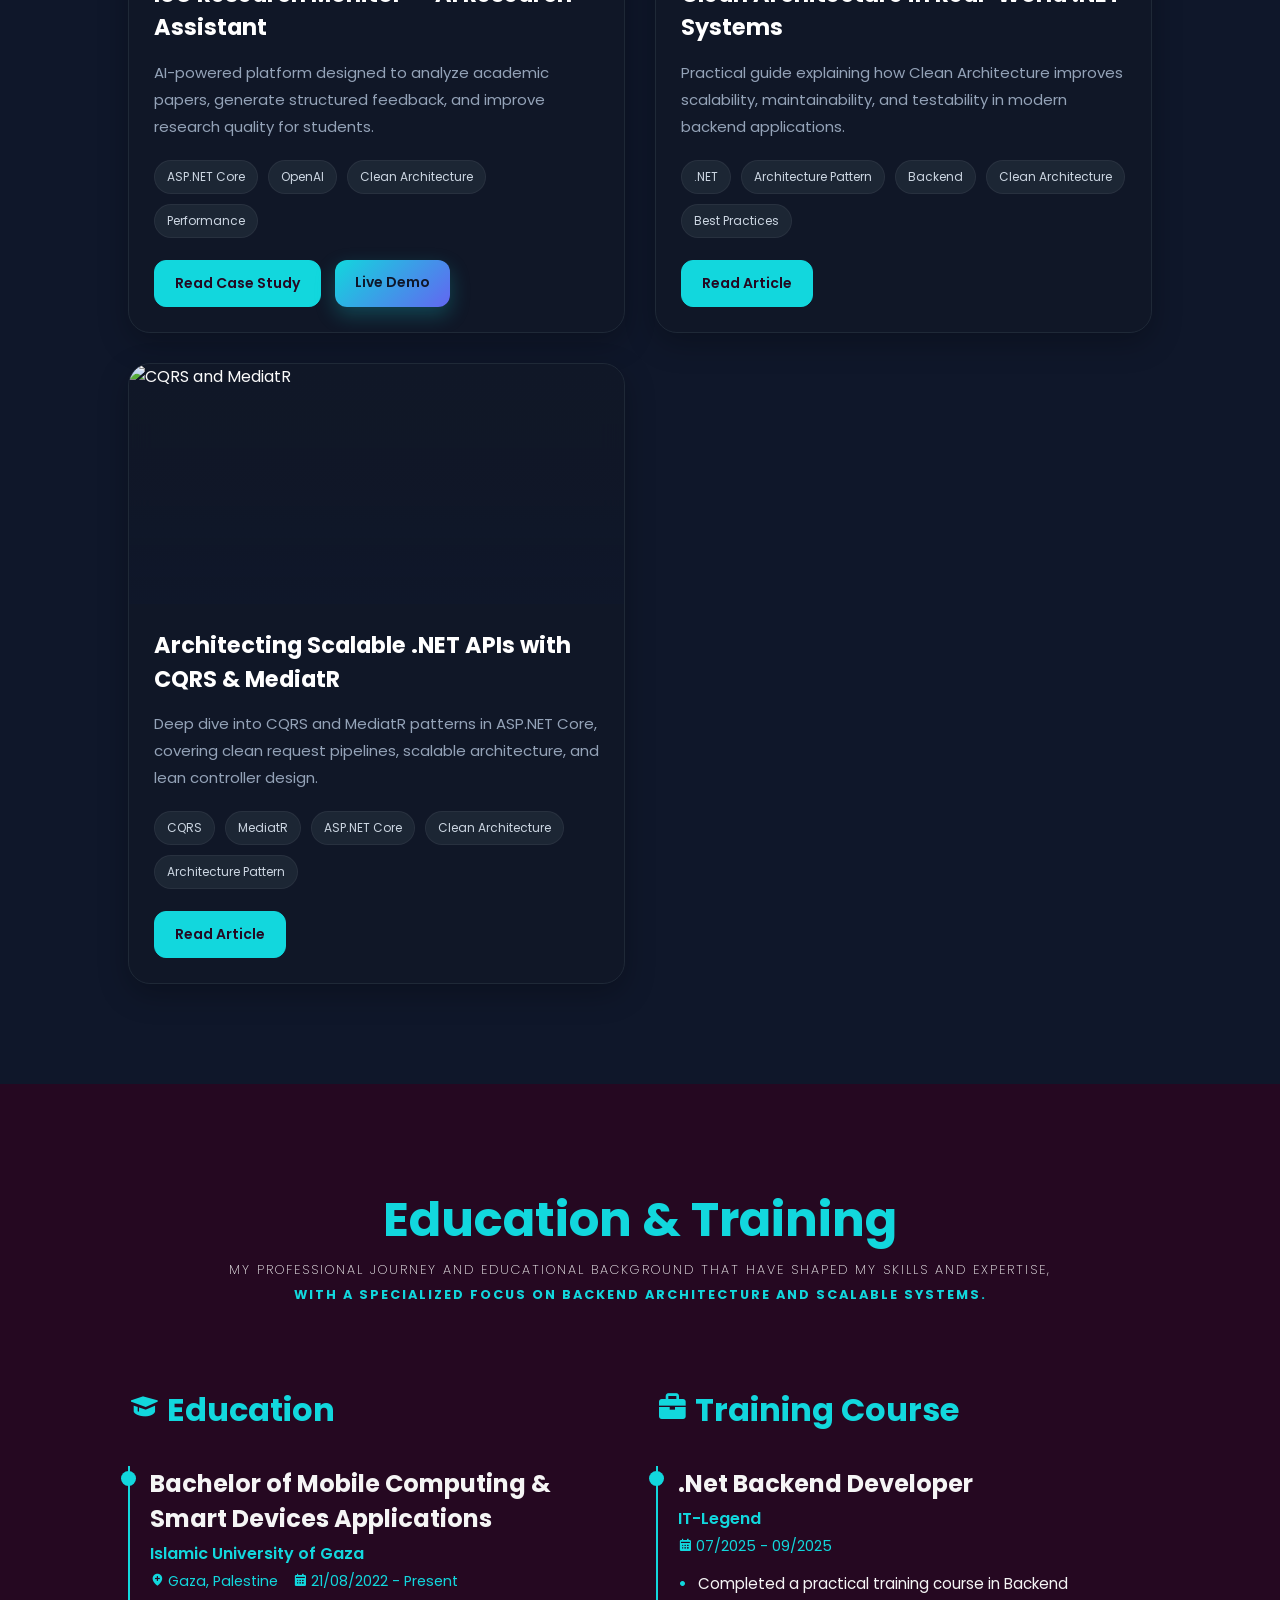
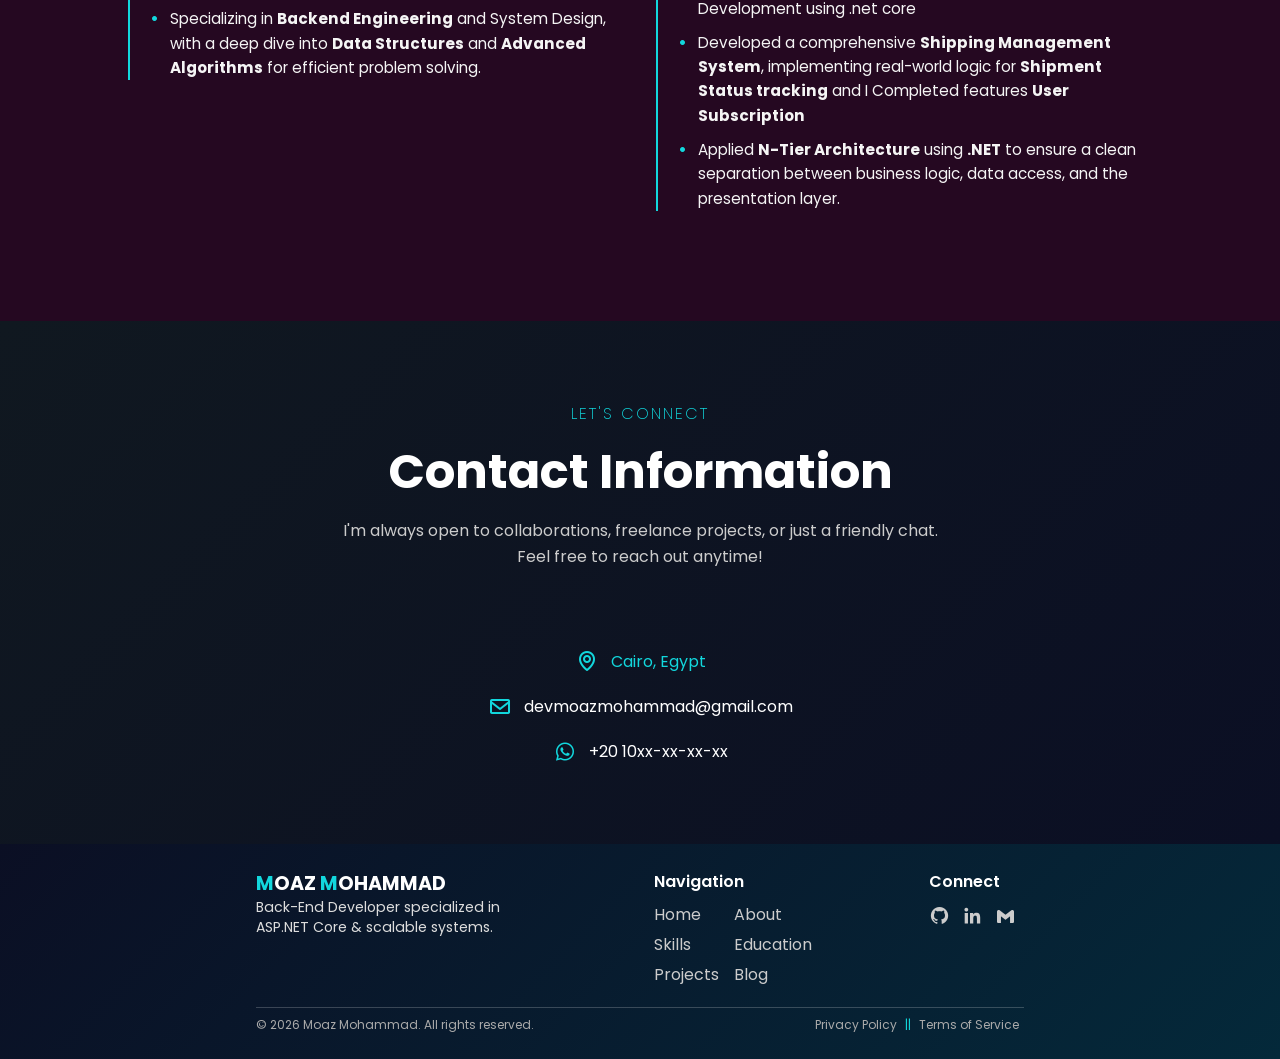
==== commit 77cfda94: "fix image path" ====
--- a/index.html
+++ b/index.html
@@ -511,7 +511,7 @@
         <div class="blog-card">
           <div class="blog-image">
             <img
-              src="blogs/images/IUG-Monitor.png"
+              src="./blogs/Images/IUG-Monitor.png"
               alt="AI Research Assistant"
             />
           </div>
@@ -590,7 +590,7 @@
         <!-- Blog Card 3 -->
         <div class="blog-card">
           <div class="blog-image">
-            <img src="blogs/images/CQRS.png" alt="CQRS and MediatR" />
+            <img src="./blogs/images/CQRS.png" alt="CQRS and MediatR" />
           </div>
 
           <div class="blog-content">
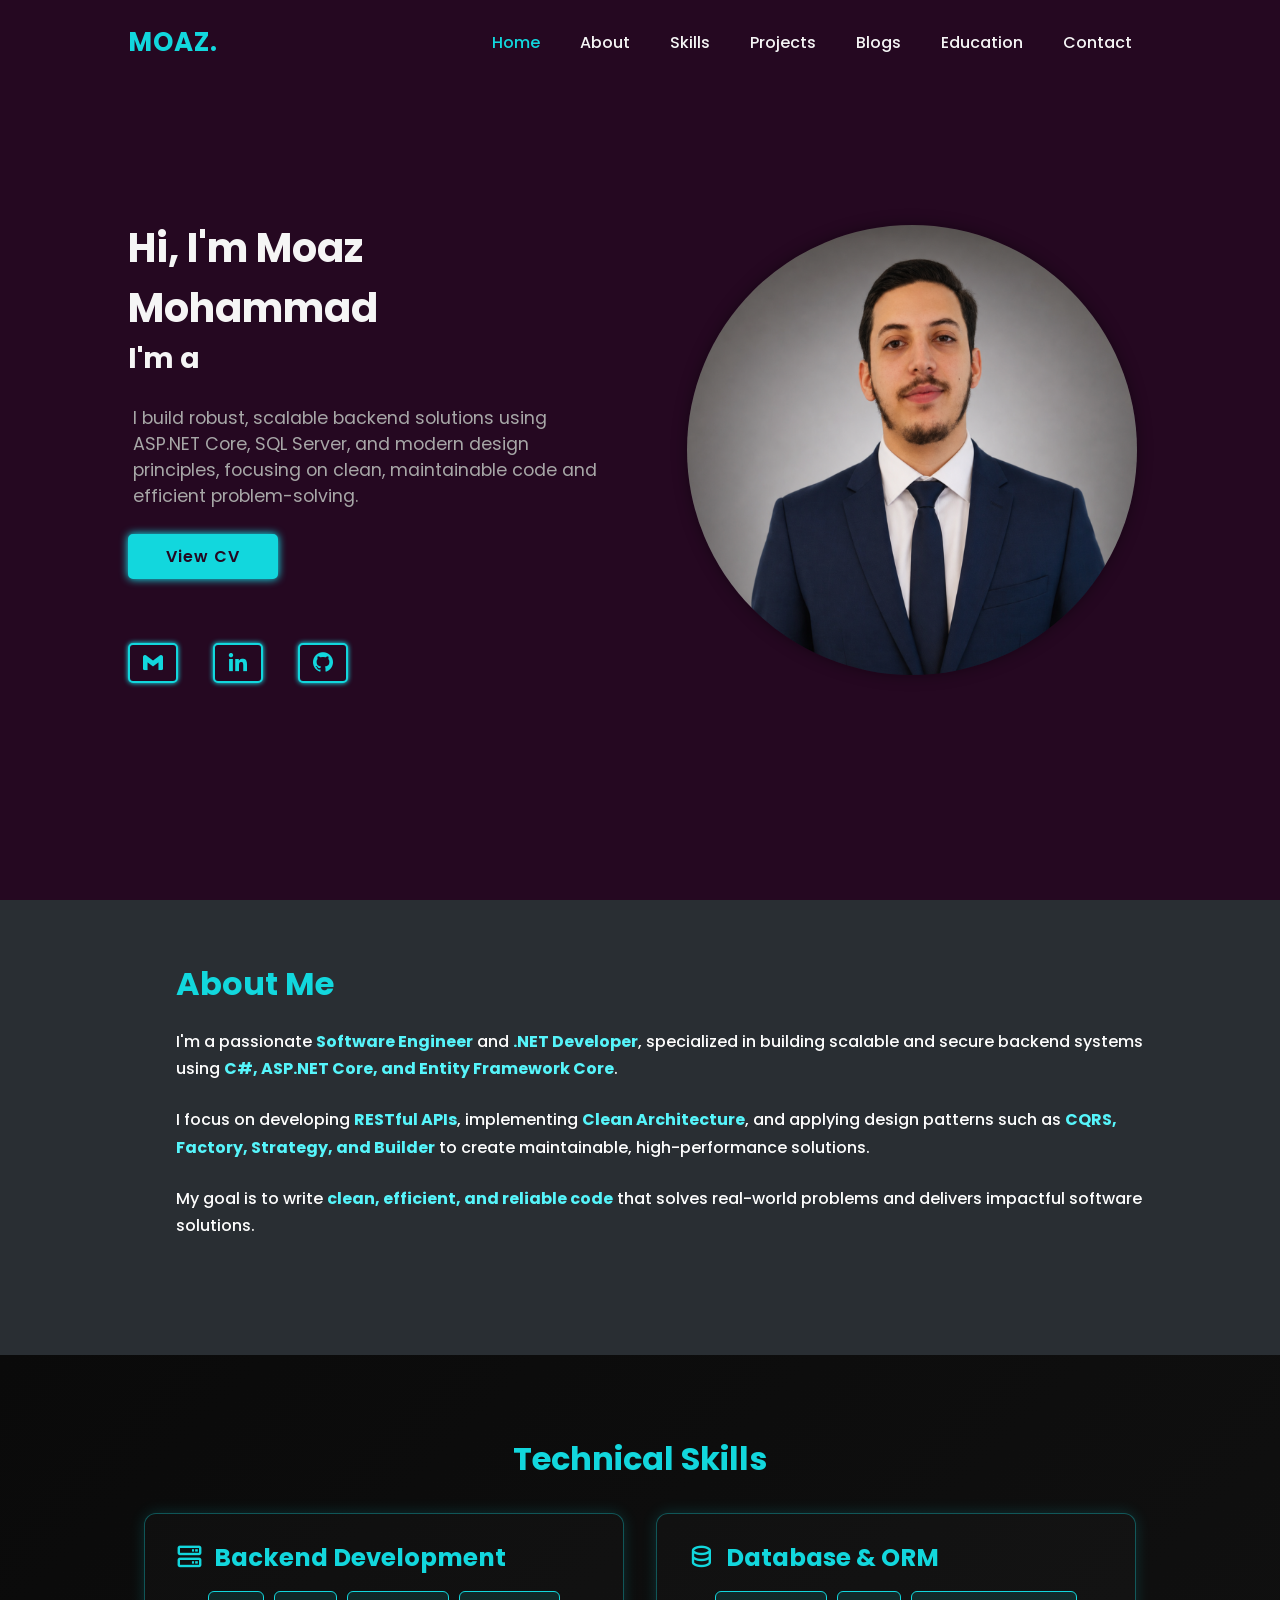
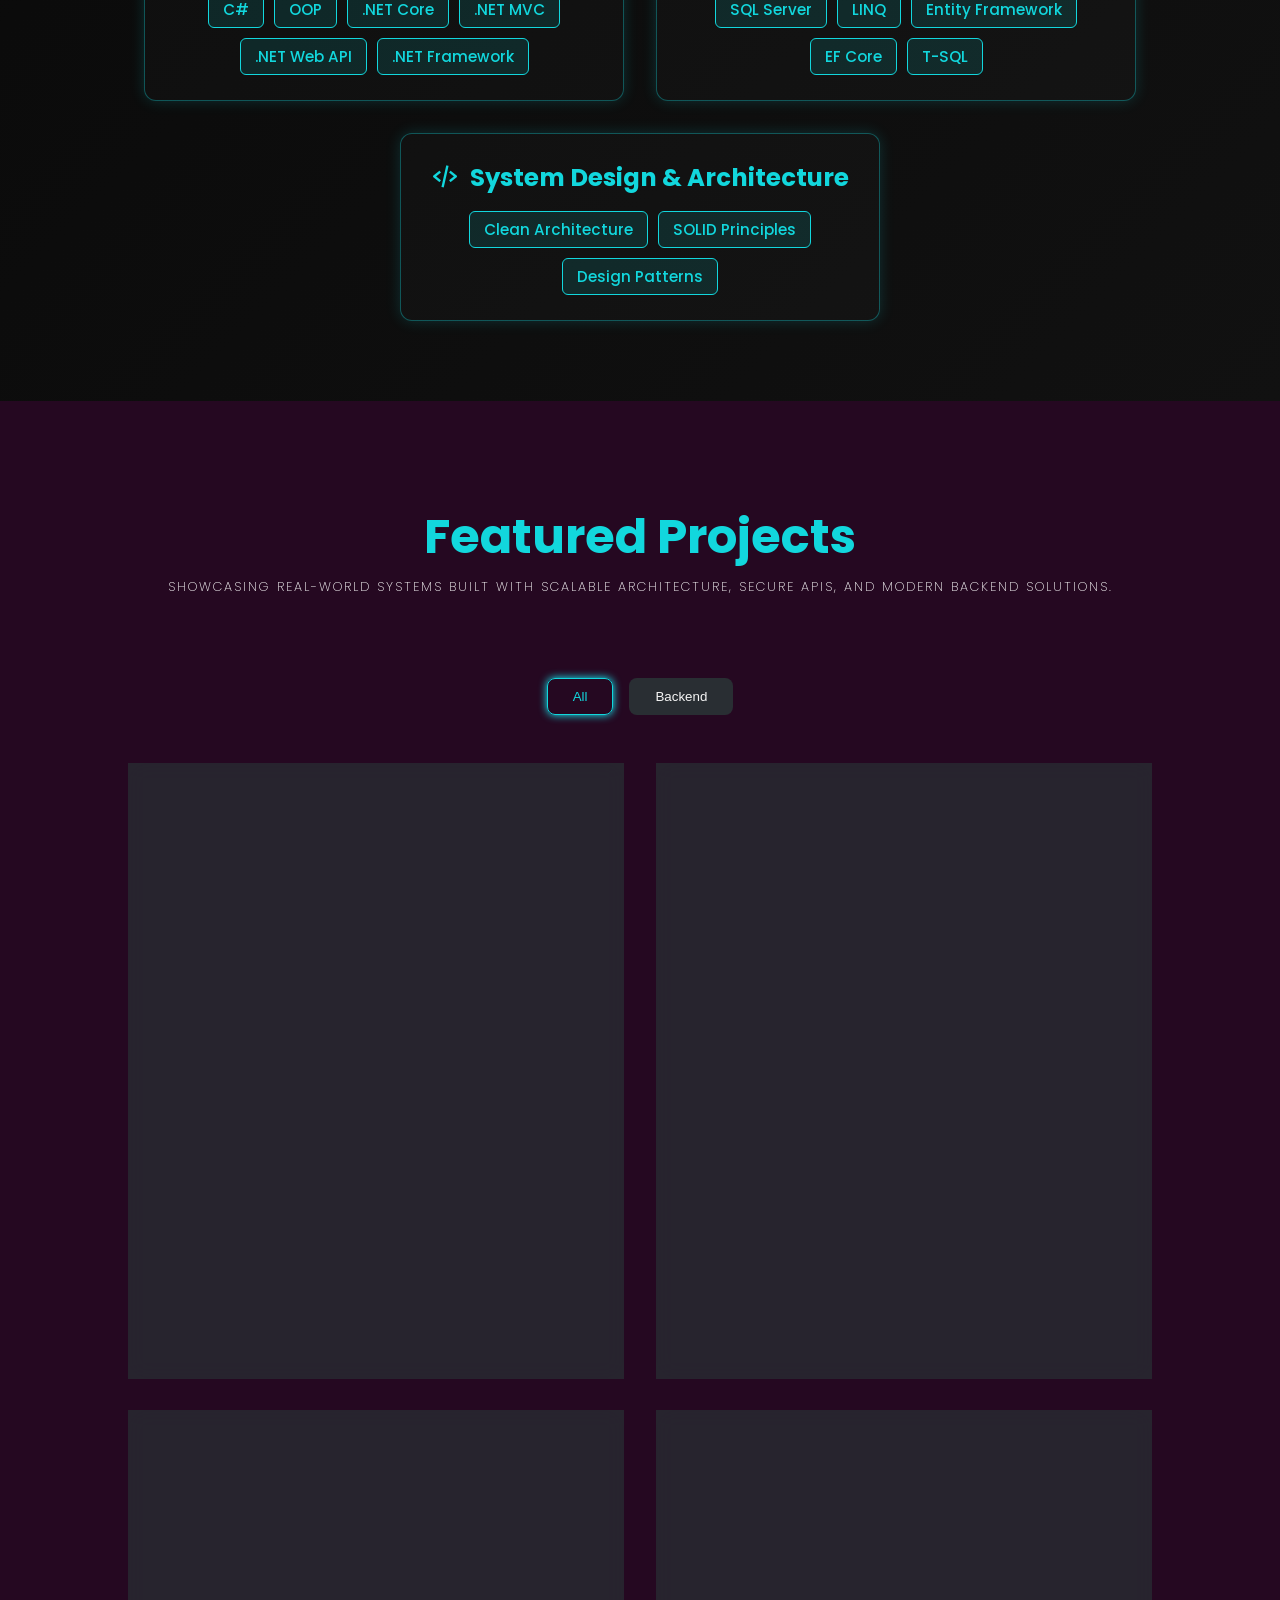
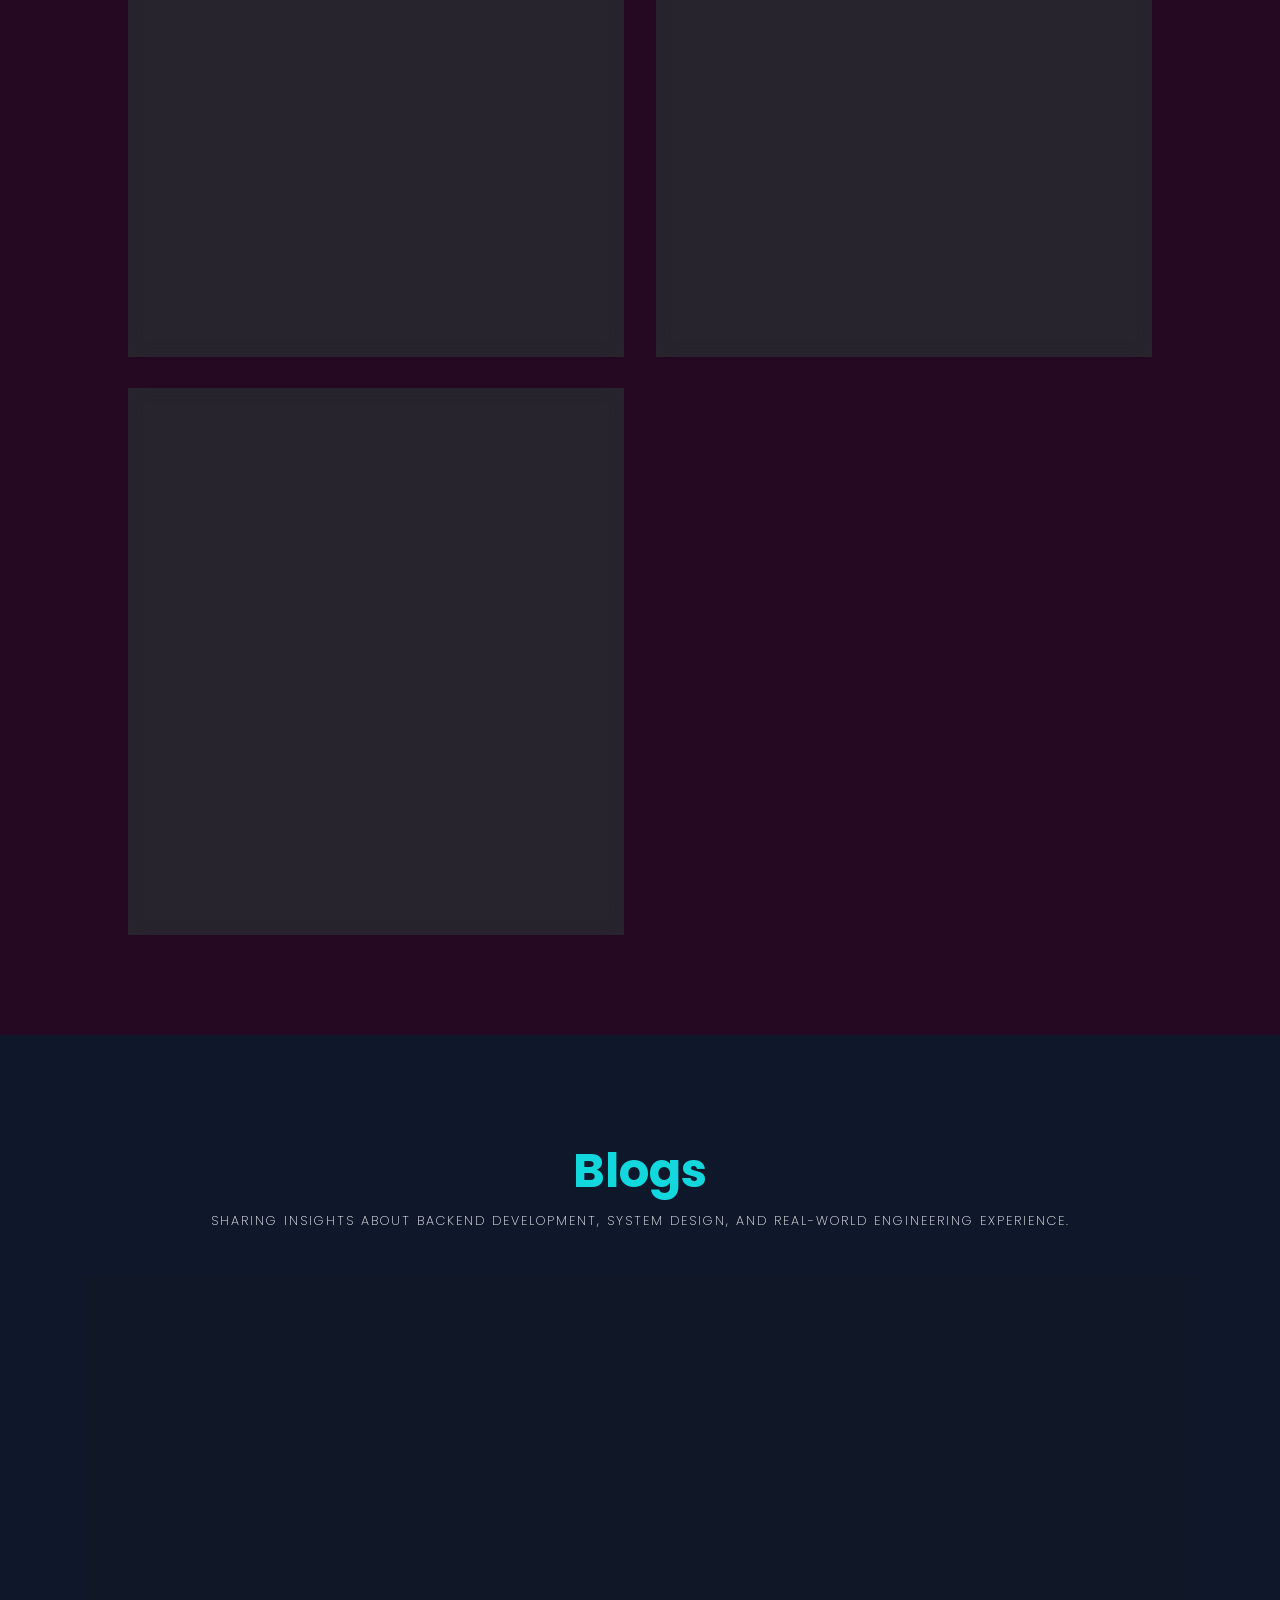
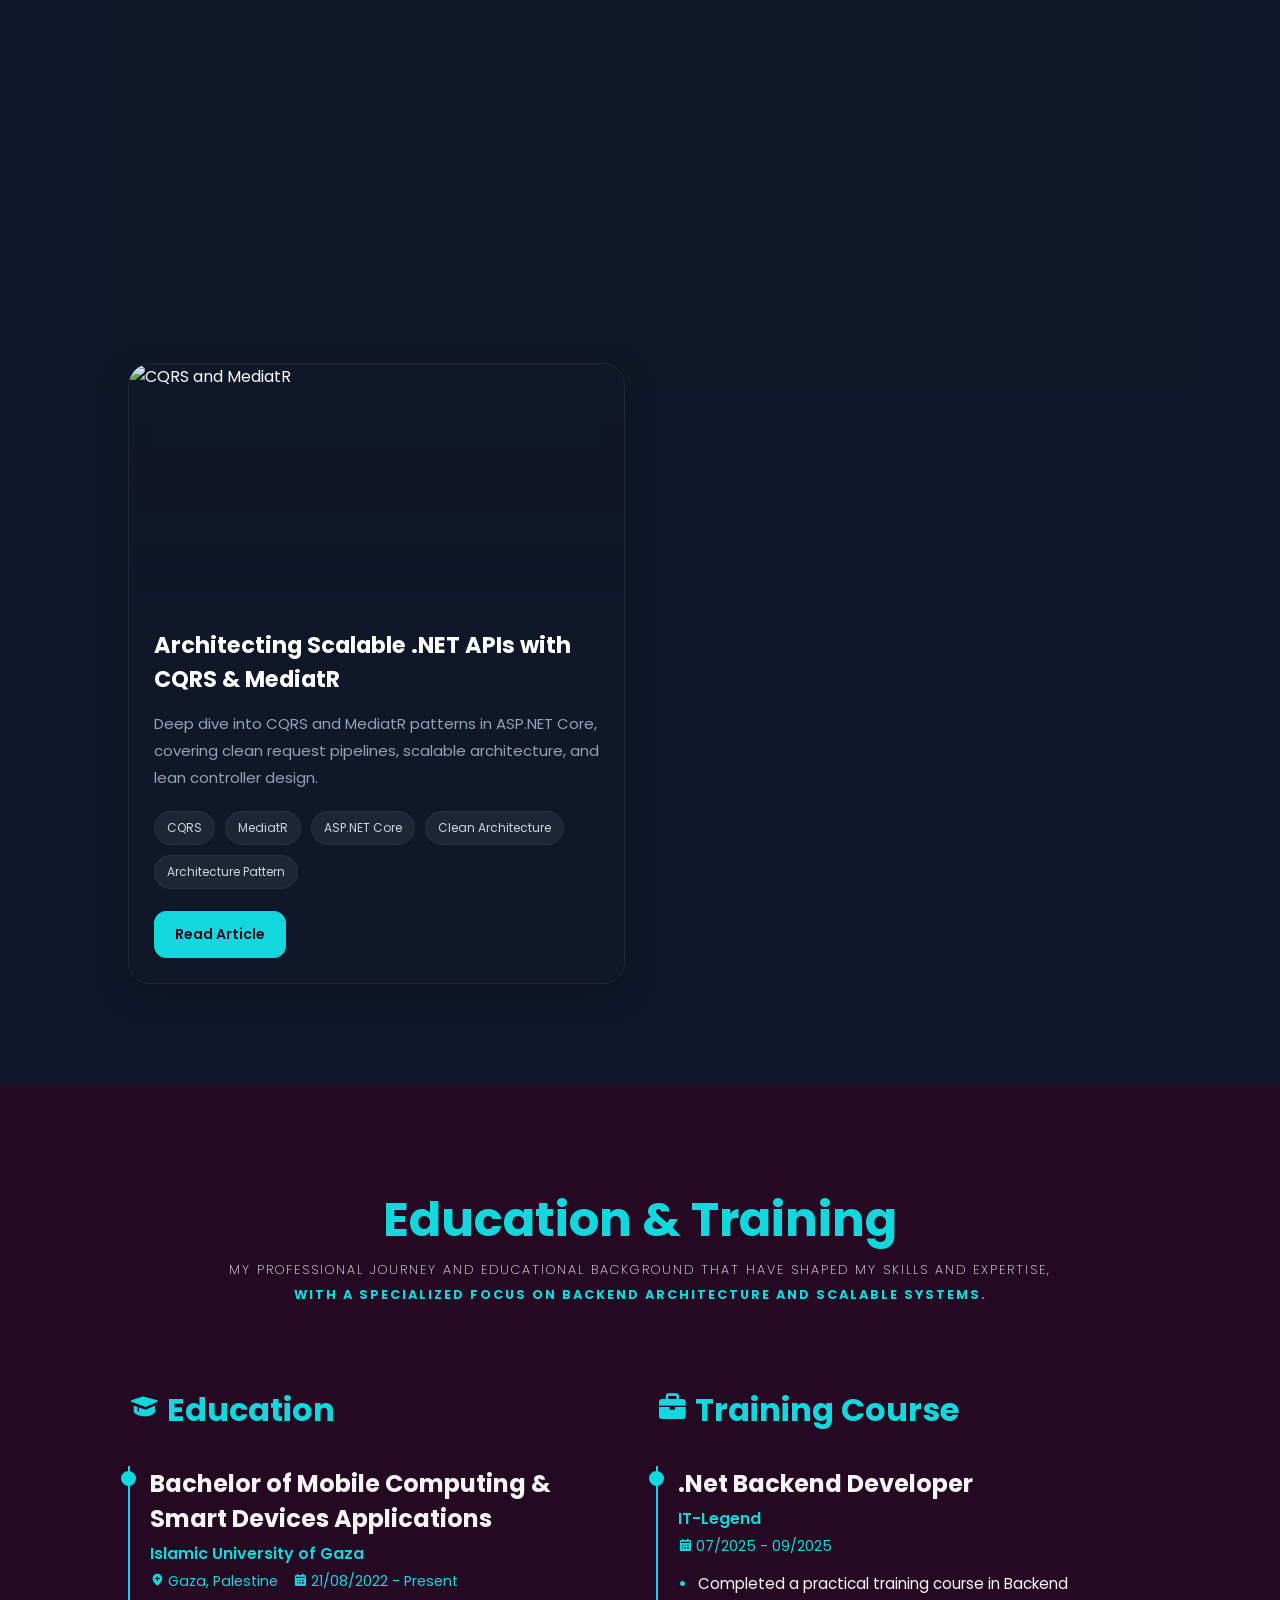
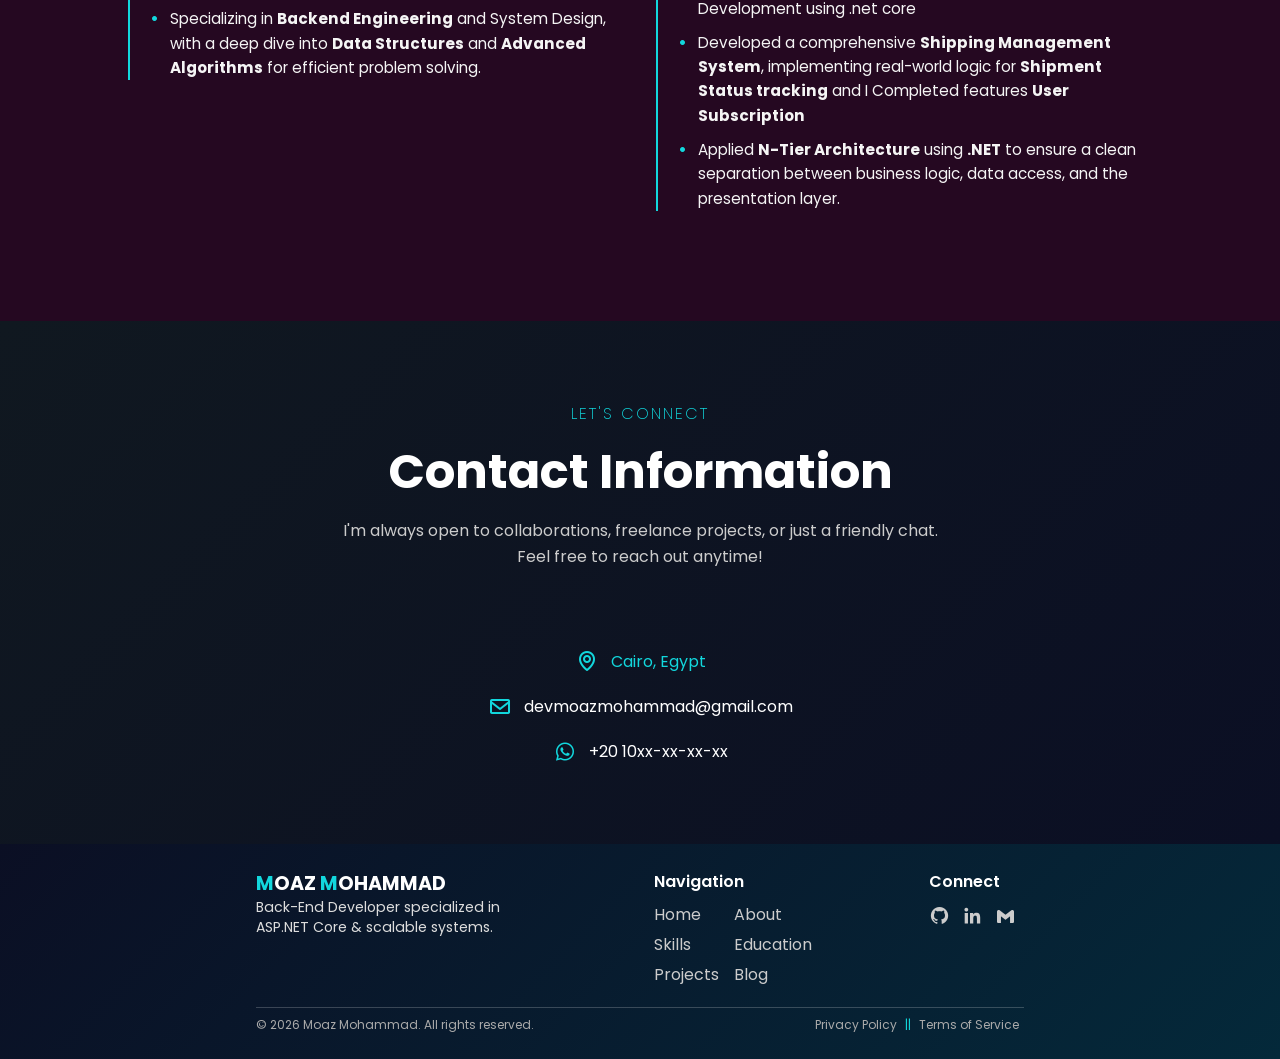
==== commit 755988ed: "fix image path" ====
--- a/index.html
+++ b/index.html
@@ -554,7 +554,7 @@
         <div class="blog-card">
           <div class="blog-image">
             <img
-              src="blogs/images/Clean architecture.png"
+              src="./blogs/images/Clean architecture.png"
               alt="Clean Architecture"
             />
           </div>
